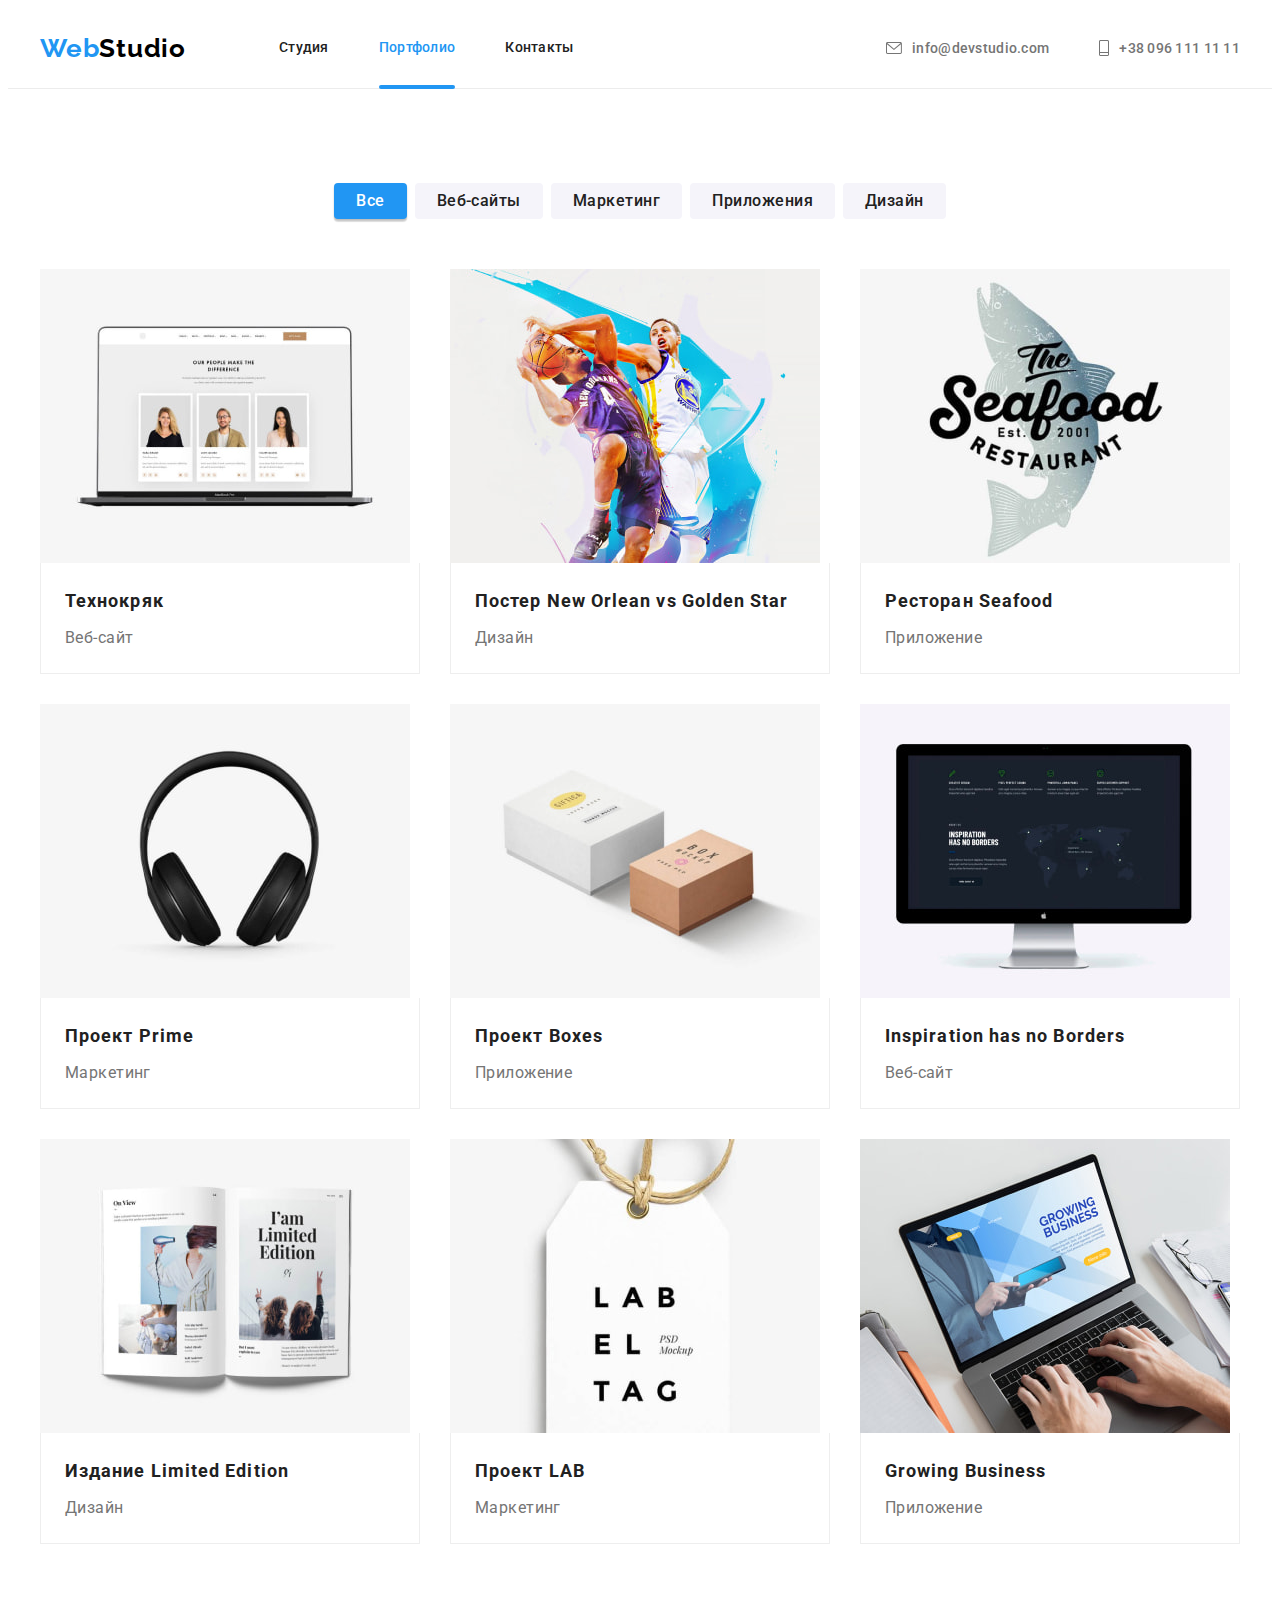
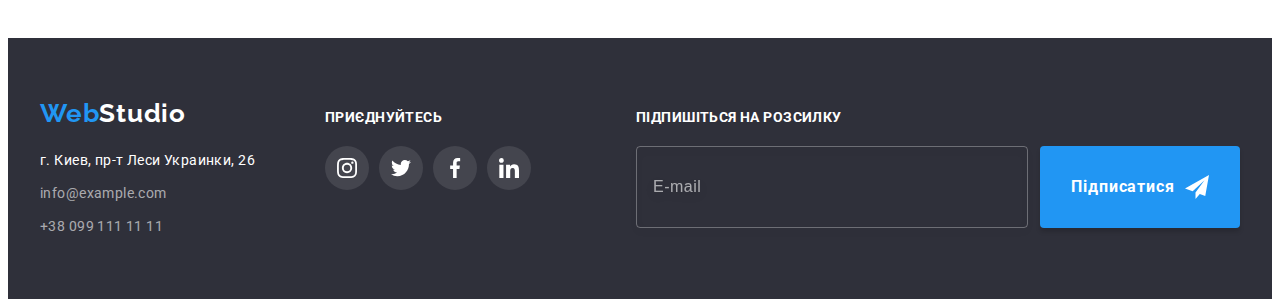
==== portfolio.html @ f2547be7 "add mobile and tablet version" ====
<!DOCTYPE html>
<html lang="ru">
  <head>
    <meta charset="UTF-8" />
    <meta http-equiv="X-UA-Compatible" content="IE=edge" />
    <meta name="viewport" content="width=device-width, initial-scale=1.0" />
    <title>portfolio</title>
    <link rel="preconnect" href="https://fonts.googleapis.com" />
    <link rel="preconnect" href="https://fonts.gstatic.com" crossorigin />
    <link
      href="https://fonts.googleapis.com/css2?family=Raleway:wght@700&family=Roboto:wght@400;500;700;900&display=swap"
      rel="stylesheet"
    />
    <!-- moddern-normalize start-->
    <link
      rel="stylesheet"
      href="https://cdnjs.cloudflare.com/ajax/libs/modern-normalize/1.1.0/modern-normalize.min.css"
      integrity="sha512-wpPYUAdjBVSE4KJnH1VR1HeZfpl1ub8YT/NKx4PuQ5NmX2tKuGu6U/JRp5y+Y8XG2tV+wKQpNHVUX03MfMFn9Q=="
      crossorigin="anonymous"
      referrerpolicy="no-referrer"
    />
    <!-- normalize end -->
    <link rel="stylesheet" href="./css/main.min.css" />
  </head>
  <body>
    <!-- Header section  -->
    <header class="header">
      <div class="container header__container">
        <a class="logo header__logo link" href="" lang="en"
          >Web<span class="logo__text--upper">Studio</span>
        </a>
        <nav class="nav">
          <ul class="list nav__list">
            <li>
              <a class="link nav__link" href="./index.html">Студия </a>
            </li>
            <li>
              <a
                class="link nav__link nav__link--current-page"
                href="./portfolio.html"
                >Портфолио
              </a>
            </li>
            <li>
              <a class="link nav__link" href="">Контакты</a>
            </li>
          </ul>
        </nav>
        <ul class="list header__contact-list">
          <li>
            <a
              class="link header__contact-link"
              href="mailto:info@devstudio.com"
            >
              <svg class="header__icon" width="16" height="12">
                <use href="./images/icons.svg#envelope"></use>
              </svg>
              info@devstudio.com
            </a>
          </li>
          <li>
            <a class="link header__contact-link" href="tel:+380961111111">
              <svg class="header__icon" width="10" height="16">
                <use href="./images/icons.svg#phone"></use>
              </svg>
              +38 096 111 11 11
            </a>
          </li>
        </ul>
      </div>
    </header>

    <!-- Main section -->

    <main>
      <section class="section portfolio">
        <div class="container">
          <h1 class="visually-hidden">Наши работы</h1>
          <ul class="list portfolio__list">
            <li>
              <button class="radio-btn radio-btn--current" type="button">
                Все
              </button>
            </li>

            <li>
              <button class="radio-btn" type="button">Веб-сайты</button>
            </li>

            <li>
              <button class="radio-btn" type="button">Маркетинг</button>
            </li>

            <li>
              <button class="radio-btn" type="button">Приложения</button>
            </li>

            <li>
              <button class="radio-btn" type="button">Дизайн</button>
            </li>
          </ul>
          <ul class="list card-set projects">
            <li class="card-item projects__list">
              <a
                class="link projects__link"
                href=""
                target="_blank"
                rel="noopener noreferrer"
              >
                <div class="projects__card">
                  <img
                    src="./images/portfolio1/img(1).jpg"
                    alt="Картинка сайта Технокряк"
                    width="370"
                    height="294"
                  />
                  <div class="projects__overlay">
                    <p class="projects__text">
                      Ресурс предлагает комплексные предложения с разным уровнем
                      функционала и сервисов. Все это позволит посетителю
                      получить исчерпывающие сведения о компании или частном
                      лице.
                    </p>
                  </div>
                </div>
                <div class="projects__content">
                  <h2 class="projects__title">Технокряк</h2>
                  <p class="projects__desc">Веб-сайт</p>
                </div>
              </a>
            </li>
            <li class="card-item projects__list">
              <a
                class="link projects__link"
                href=""
                target="_blank"
                rel="noopener noreferrer"
              >
                <div class="projects__card">
                  <img
                    src="./images/portfolio1/img(2).jpg"
                    alt="Постер матча New Orlean vs Golden Star"
                    width="370"
                    height="294"
                  />
                  <div class="projects__overlay">
                    <p class="projects__text">
                      Ресурс предлагает комплексные предложения с разным уровнем
                      функционала и сервисов. Все это позволит посетителю
                      получить исчерпывающие сведения о компании или частном
                      лице.
                    </p>
                  </div>
                </div>
                <div class="projects__content">
                  <h2 class="projects__title">
                    Постер New Orlean vs Golden Star
                  </h2>
                  <p class="projects__desc">Дизайн</p>
                </div>
              </a>
            </li>
            <li class="card-item projects__list">
              <a
                class="link projects__link"
                href=""
                target="_blank"
                rel="noopener noreferrer"
              >
                <div class="projects__card">
                  <img
                    src="./images/portfolio1/img(3).jpg"
                    alt="Эмблема ресторана Seafood"
                    width="370"
                    height="294"
                  />
                  <div class="projects__overlay">
                    <p class="projects__text">
                      Ресурс предлагает комплексные предложения с разным уровнем
                      функционала и сервисов. Все это позволит посетителю
                      получить исчерпывающие сведения о компании или частном
                      лице.
                    </p>
                  </div>
                </div>
                <div class="projects__content">
                  <h2 class="projects__title">Ресторан Seafood</h2>
                  <p class="projects__desc">Приложение</p>
                </div>
              </a>
            </li>
            <li class="card-item projects__list">
              <a
                class="link projects__link"
                href=""
                target="_blank"
                rel="noopener noreferrer"
              >
                <div class="projects__card">
                  <img
                    src="./images/portfolio1/img(4).jpg"
                    alt="наушники"
                    width="370"
                    height="294"
                  />
                  <div class="projects__overlay">
                    <p class="projects__text">
                      Ресурс предлагает комплексные предложения с разным уровнем
                      функционала и сервисов. Все это позволит посетителю
                      получить исчерпывающие сведения о компании или частном
                      лице.
                    </p>
                  </div>
                </div>
                <div class="projects__content">
                  <h2 class="projects__title">Проект Prime</h2>
                  <p class="projects__desc">Маркетинг</p>
                </div>
              </a>
            </li>
            <li class="card-item projects__list">
              <a
                class="link projects__link"
                href=""
                target="_blank"
                rel="noopener noreferrer"
              >
                <div class="projects__card">
                  <img
                    src="./images/portfolio1/img(5).jpg"
                    alt="две коробки"
                    width="370"
                    height="294"
                  />
                  <div class="projects__overlay">
                    <p class="projects__text">
                      Ресурс предлагает комплексные предложения с разным уровнем
                      функционала и сервисов. Все это позволит посетителю
                      получить исчерпывающие сведения о компании или частном
                      лице.
                    </p>
                  </div>
                </div>
                <div class="projects__content">
                  <h2 class="projects__title">Проект Boxes</h2>
                  <p class="projects__desc">Приложение</p>
                </div>
              </a>
            </li>
            <li class="card-item projects__list">
              <a
                class="link projects__link"
                href=""
                target="_blank"
                rel="noopener noreferrer"
              >
                <div class="projects__card">
                  <img
                    src="./images/portfolio1/img(6).jpg"
                    alt="картинка сайта на мониторе"
                    width="370"
                    height="294"
                  />
                  <div class="projects__overlay">
                    <p class="projects__text">
                      Ресурс предлагает комплексные предложения с разным уровнем
                      функционала и сервисов. Все это позволит посетителю
                      получить исчерпывающие сведения о компании или частном
                      лице.
                    </p>
                  </div>
                </div>
                <div class="projects__content">
                  <h2 class="projects__title">Inspiration has no Borders</h2>
                  <p class="projects__desc">Веб-сайт</p>
                </div>
              </a>
            </li>
            <li class="card-item projects__list">
              <a
                class="link projects__link"
                href=""
                target="_blank"
                rel="noopener noreferrer"
              >
                <div class="projects__card">
                  <img
                    src="./images/portfolio1/img(7).jpg"
                    alt="развернутая книга"
                    width="370"
                    height="294"
                  />
                  <div class="projects__overlay">
                    <p class="projects__text">
                      Ресурс предлагает комплексные предложения с разным уровнем
                      функционала и сервисов. Все это позволит посетителю
                      получить исчерпывающие сведения о компании или частном
                      лице.
                    </p>
                  </div>
                </div>
                <div class="projects__content">
                  <h2 class="projects__title">Издание Limited Edition</h2>
                  <p class="projects__desc">Дизайн</p>
                </div>
              </a>
            </li>
            <li class="card-item projects__list">
              <a
                class="link projects__link"
                href=""
                target="_blank"
                rel="noopener noreferrer"
              >
                <div class="projects__card">
                  <img
                    src="./images/portfolio1/img(8).jpg"
                    alt="бирка товара"
                    width="370"
                    height="294"
                  />
                  <div class="projects__overlay">
                    <p class="projects__text">
                      Ресурс предлагает комплексные предложения с разным уровнем
                      функционала и сервисов. Все это позволит посетителю
                      получить исчерпывающие сведения о компании или частном
                      лице.
                    </p>
                  </div>
                </div>
                <div class="projects__content">
                  <h2 class="projects__title">Проект LAB</h2>
                  <p class="projects__desc">Маркетинг</p>
                </div>
              </a>
            </li>
            <li class="card-item projects__list">
              <a
                class="link projects__link"
                href=""
                target="_blank"
                rel="noopener noreferrer"
              >
                <div class="projects__card">
                  <img
                    src="./images/portfolio1/img(9).jpg"
                    alt="открытое приложение на ноутбуке"
                    width="370"
                    height="294"
                  />
                  <div class="projects__overlay">
                    <p class="projects__text">
                      Ресурс предлагает комплексные предложения с разным уровнем
                      функционала и сервисов. Все это позволит посетителю
                      получить исчерпывающие сведения о компании или частном
                      лице.
                    </p>
                  </div>
                </div>
                <div class="projects__content">
                  <h2 class="projects__title">Growing Business</h2>
                  <p class="projects__desc">Приложение</p>
                </div>
              </a>
            </li>
          </ul>
        </div>
      </section>
    </main>

    <!-- footer -->

    <footer class="footer">
      <div class="container footer__container">
        <div class="footer__wrap">
          <div class="footer__box">
            <a class="link logo footer__logo" href="" lang="en"
              >Web<span class="logo__text--lower">Studio</span>
            </a>
            <address class="footer__contacts">
              <ul class="list">
                <li class="footer__list">
                  <a
                    class="link footer__link"
                    href="https://goo.gl/maps/vfvkj744t1BFiAYn7"
                    target="_blank"
                    rel="noopener noreferrer"
                    >г. Киев, пр-т Леси Украинки, 26</a
                  >
                </li>
                <li class="footer__list">
                  <a
                    class="link footer__link--transparent"
                    href="mailto:info@example.com"
                    >info@example.com</a
                  >
                </li>
                <li class="footer__list">
                  <a
                    class="link footer__link--transparent"
                    href="tel:+380991111111"
                    >+38 099 111 11 11</a
                  >
                </li>
              </ul>
            </address>
          </div>
          <div class="footer__box">
            <strong class="footer__text">приєднуйтесь</strong>
            <ul class="list socials">
              <li>
                <a
                  class="link socials__link footer__socials"
                  href=""
                  target="_blank"
                  rel="noopener noreferrer"
                  aria-label="instagram"
                >
                  <svg width="20" height="20">
                    <use href="./images/icons.svg#instagram"></use>
                  </svg>
                </a>
              </li>
              <li>
                <a
                  class="link socials__link footer__socials"
                  href=""
                  target="_blank"
                  rel="noopener noreferrer"
                  aria-label="twitter"
                >
                  <svg width="20" height="20">
                    <use href="./images/icons.svg#twitter"></use>
                  </svg>
                </a>
              </li>
              <li>
                <a
                  class="link socials__link footer__socials"
                  href=""
                  target="_blank"
                  rel="noopener noreferrer"
                  aria-label="facebook"
                >
                  <svg width="20" height="20">
                    <use href="./images/icons.svg#facebook"></use>
                  </svg>
                </a>
              </li>
              <li>
                <a
                  class="link socials__link footer__socials"
                  href=""
                  target="_blank"
                  rel="noopener noreferrer"
                  aria-label="linkedin"
                >
                  <svg width="20" height="20">
                    <use href="./images/icons.svg#linkedin"></use>
                  </svg>
                </a>
              </li>
            </ul>
          </div>
        </div>

        <div class="footer__form">
          <strong class="footer__text">Підпишіться на розсилку</strong>
          <form class="form">
            <div class="footer__form-field">
              <input
                class="form__input"
                type="email"
                name="user-mail"
                placeholder="E-mail"
              />
              <button class="footer__btn btn" type="button">
                Підписатися
                <svg class="" width="24" height="24">
                  <use href="./images/icons.svg#icon-send"></use>
                </svg>
              </button>
            </div>
          </form>
        </div>
      </div>
    </footer>
  </body>
</html>
---- css/main.min.css ----
:root{--main-font: "Roboto", sans-serif;--secondary-font: "Raleway", sans-serif;--grey-text-cl: #757575;--black-text-cl: #212121;--white-text-cl: #FFFFFF;--accent-cl: #2196F3;--items-cl: #AFB1B8;--white-bg-cl: #FFFFFF;--black-bg-cl: #2F303A;--grey-bg-cl: #F5F4FA;--card-ov-bg: rgba(33, 150, 243, 0.9);--border-cl: #ECECEC;--card-gap: 30px;--card-item: 1;--animation: 250ms cubic-bezier(0.4, 0, 0.2, 1);--hero-gradient: linear-gradient(to right, rgba(47, 48, 58, 0.4), rgba(47, 48, 58, 0.4))}.visually-hidden{position:absolute;width:1px;height:1px;margin:-1px;border:0;padding:0;white-space:nowrap;-webkit-clip-path:inset(100%);clip-path:inset(100%);clip:rect(0 0 0 0);overflow:hidden}body{font-family:var(--main-font);color:var(--grey-text-cl);font-size:14px;line-height:1.71;letter-spacing:.03em}body.modal-open{overflow:hidden}h1,h2,h3,h4,p{margin:0}ul,ol{margin:0;padding:0}img{display:block;max-width:100%;height:auto}.link{text-decoration:none;color:currentColor}.list{list-style:none}.card-set{display:-webkit-box;display:-ms-flexbox;display:flex;-ms-flex-wrap:wrap;flex-wrap:wrap;margin-left:calc(-1*var(--card-gap));margin-top:calc(-1*var(--card-gap))}.card-item{margin-left:var(--card-gap);margin-top:var(--card-gap);-ms-flex-preferred-size:calc(100%/var(--card-item) - var(--card-gap));flex-basis:calc(100%/var(--card-item) - var(--card-gap))}.container{padding-left:15px;padding-right:15px;width:100%;margin-right:auto;margin-left:auto}@media screen and (min-width: 480px){.container{width:480px}}@media screen and (min-width: 768px){.container{width:768px}}@media screen and (min-width: 1200px){.container{width:1200px}}.section-title{font-weight:700;font-size:28px;line-height:1.17;letter-spacing:.03em;display:-webkit-box;display:-ms-flexbox;display:flex;-webkit-box-pack:center;-ms-flex-pack:center;justify-content:center;margin-bottom:30px}@media screen and (min-width: 1200px){.section-title{font-size:36px;margin-bottom:50px}}.title{color:var(--black-text-cl)}.overlay{max-width:1600px;margin-left:auto;margin-right:auto;background-image:var(--hero-gradient),url(../images/hero/hero-sm.jpg);background-repeat:no-repeat;background-size:cover;background-position:center}@media(min-device-pixel-ratio: 2),(-webkit-min-device-pixel-ratio: 2),(min-resolution: 192dpi),(min-resolution: 2dppx){.overlay{background-image:var(--hero-gradient),url(../images/hero/hero-sm@2x.jpg)}}@media(max-width: 767.98px){.overlay{background-image:var(--hero-gradient),url(../images/hero/hero-md.jpg);background-size:cover}}@media(max-width: 767.98px)and (min-device-pixel-ratio: 2),(max-width: 767.98px)and (-webkit-min-device-pixel-ratio: 2),(max-width: 767.98px)and (min-resolution: 192dpi),(max-width: 767.98px)and (min-resolution: 2dppx){.overlay{background-image:var(--hero-gradient),url(../images/hero/hero-md@2x.jpg)}}@media screen and (min-width: 768px){.overlay{background-image:var(--hero-gradient),url(../images/hero/hero-lg.jpg);background-size:cover}}@media screen and (min-width: 768px)and (min-device-pixel-ratio: 2),screen and (min-width: 768px)and (-webkit-min-device-pixel-ratio: 2),screen and (min-width: 768px)and (min-resolution: 192dpi),screen and (min-width: 768px)and (min-resolution: 2dppx){.overlay{background-image:var(--hero-gradient),url(../images/hero/hero-lg@2x.jpg)}}.logo{color:var(--accent-cl);font-family:var(--secondary-font);font-weight:700;line-height:1.17;font-size:24px;letter-spacing:.03em}@media screen and (min-width: 1200px){.logo{font-size:26px;line-height:1.19}}.logo__text--upper{color:#000}.logo__text--lower{color:var(--white-text-cl)}.btn{display:-webkit-box;display:-ms-flexbox;display:flex;-webkit-box-pack:center;-ms-flex-pack:center;justify-content:center;-webkit-box-align:center;-ms-flex-align:center;align-items:center;font-family:inherit;font-weight:700;font-size:16px;line-height:1.88;letter-spacing:.06em;color:var(--white-text-cl);-webkit-box-shadow:0px 4px 4px rgba(0,0,0,.15);box-shadow:0px 4px 4px rgba(0,0,0,.15);background-color:var(--accent-cl);cursor:pointer;text-align:center;border-radius:4px;padding:9px 32px;border:none;min-width:200px;-webkit-transition:background-color var(--animation);transition:background-color var(--animation)}.btn:hover,.btn:focus{background-color:#188ce8}.section{padding-top:60px;padding-bottom:60px}@media screen and (min-width: 1200px){.section{padding-top:94px;padding-bottom:94px}}.socials{display:-webkit-box;display:-ms-flexbox;display:flex;-webkit-box-pack:center;-ms-flex-pack:center;justify-content:center;gap:10px}.socials__link{display:-webkit-box;display:-ms-flexbox;display:flex;-webkit-box-align:center;-ms-flex-align:center;align-items:center;-webkit-box-pack:center;-ms-flex-pack:center;justify-content:center;width:44px;height:44px;border-radius:50%;fill:var(--items-cl);-webkit-transition:fill var(--animation),background-color var(--animation);transition:fill var(--animation),background-color var(--animation)}.socials__link:hover,.socials__link:focus{fill:var(--white-bg-cl);background-color:var(--accent-cl)}.backdrop{position:fixed;top:0;left:0;z-index:50;width:100%;height:100%;background-color:rgba(0,0,0,.2);opacity:1;-webkit-transition:opacity var(--animation),visibility var(--animation);transition:opacity var(--animation),visibility var(--animation)}.backdrop--is-hidden{opacity:0;visibility:hidden;pointer-events:none}.modal{position:absolute;min-width:528px;min-height:581px;top:50%;left:50%;padding:40px;-webkit-transform:translate(-50%, -50%) scale(1);transform:translate(-50%, -50%) scale(1);-webkit-transition:visibility var(--animation),-webkit-transform var(--animation);transition:visibility var(--animation),-webkit-transform var(--animation);transition:transform var(--animation),visibility var(--animation);transition:transform var(--animation),visibility var(--animation),-webkit-transform var(--animation);background-color:var(--white-bg-cl);-webkit-box-shadow:0px 1px 3px rgba(0,0,0,.12),0px 1px 1px rgba(0,0,0,.14),0px 2px 1px rgba(0,0,0,.2);box-shadow:0px 1px 3px rgba(0,0,0,.12),0px 1px 1px rgba(0,0,0,.14),0px 2px 1px rgba(0,0,0,.2);border-radius:4px}.modal__btn{position:absolute;top:8px;right:8px;display:-webkit-box;display:-ms-flexbox;display:flex;-webkit-box-align:center;-ms-flex-align:center;align-items:center;-webkit-box-pack:center;-ms-flex-pack:center;justify-content:center;width:30px;height:30px;padding:0;cursor:pointer;border-radius:50%;border:1px solid rgba(0,0,0,.1);background-color:var(--white-bg-cl);-webkit-transition:fill var(--animation);transition:fill var(--animation)}.modal__btn:hover,.modal__btn:focus{fill:var(--accent-cl)}.backdrop--is-hidden .modal{-webkit-transform:translate(-50%, -50%) scale(0.3);transform:translate(-50%, -50%) scale(0.3)}@media(max-width: 1199.98px){.form{-webkit-box-align:center;-ms-flex-align:center;align-items:center}}.form__input{background-color:rgba(0,0,0,0);padding:15px 16px;width:100%;height:50px;color:var(--white-text-cl);border:1px solid rgba(255,255,255,.3);-webkit-filter:drop-shadow(0px 4px 4px rgba(0, 0, 0, 0.15));filter:drop-shadow(0px 4px 4px rgba(0, 0, 0, 0.15));border-radius:4px}@media screen and (min-width: 768px){.form__input{width:450px}}@media screen and (min-width: 1200px){.form__input{width:358px}}.form__input::-webkit-input-placeholder{font-size:16px;line-height:1.25;-webkit-box-align:center;align-items:center;letter-spacing:.03em;color:rgba(255,255,255,.6)}.form__input::-moz-placeholder{font-size:16px;line-height:1.25;align-items:center;letter-spacing:.03em;color:rgba(255,255,255,.6)}.form__input:-ms-input-placeholder{font-size:16px;line-height:1.25;-ms-flex-align:center;align-items:center;letter-spacing:.03em;color:rgba(255,255,255,.6)}.form__input::-ms-input-placeholder{font-size:16px;line-height:1.25;-ms-flex-align:center;align-items:center;letter-spacing:.03em;color:rgba(255,255,255,.6)}.form__input::placeholder{font-size:16px;line-height:1.25;-webkit-box-align:center;-ms-flex-align:center;align-items:center;letter-spacing:.03em;color:rgba(255,255,255,.6)}.register-form{text-align:center}.register-form__title{display:block;margin-bottom:12px;font-weight:700;font-size:20px;line-height:1.15;text-align:center;letter-spacing:.03em;color:var(--black-text-cl)}.register-form__group{margin-bottom:20px}.register-form__wrap{display:-webkit-box;display:-ms-flexbox;display:flex;-webkit-box-orient:vertical;-webkit-box-direction:normal;-ms-flex-direction:column;flex-direction:column;margin-bottom:10px}.register-form__box{position:relative}.register-form__wrap:last-child{margin-bottom:20px}.register-form__input:focus,.register-form__input:hover{border-color:var(--accent-cl)}.register-form__Commentary:focus,.register-form__Commentary:hover{border-color:var(--accent-cl)}.register-form__input:focus+.register-form__icon,.register-form__input:hover+.register-form__icon{fill:var(--accent-cl)}.register-form__label{display:block;text-align:left;margin-bottom:4px;font-size:12px;line-height:1.1666666667;letter-spacing:.01em;color:var(--grey-text-cl)}.register-form__input{width:100%;height:40px;border:1px solid rgba(33,33,33,.2);border-radius:4px;padding:12px;padding-left:42px;outline:rgba(0,0,0,0);-webkit-transition:border-color var(--animation);transition:border-color var(--animation)}.register-form__icon{position:absolute;top:50%;-webkit-transform:translateY(-50%);transform:translateY(-50%);left:12px;-webkit-transition:fill var(--animation);transition:fill var(--animation)}.register-form__Commentary{width:100%;height:120px;border:1px solid rgba(33,33,33,.2);border-radius:4px;padding:12px 16px;outline:rgba(0,0,0,0);resize:none;-webkit-transition:border-color var(--animation);transition:border-color var(--animation)}.register-form textarea::-webkit-input-placeholder{font-weight:400;font-size:12px;line-height:1.1666666667;letter-spacing:.01em;color:rgba(117,117,117,.5)}.register-form textarea::-moz-placeholder{font-weight:400;font-size:12px;line-height:1.1666666667;letter-spacing:.01em;color:rgba(117,117,117,.5)}.register-form textarea:-ms-input-placeholder{font-weight:400;font-size:12px;line-height:1.1666666667;letter-spacing:.01em;color:rgba(117,117,117,.5)}.register-form textarea::-ms-input-placeholder{font-weight:400;font-size:12px;line-height:1.1666666667;letter-spacing:.01em;color:rgba(117,117,117,.5)}.register-form textarea::placeholder{font-weight:400;font-size:12px;line-height:1.1666666667;letter-spacing:.01em;color:rgba(117,117,117,.5)}.register-form__agreement{margin-bottom:30px}.register-form__btn{margin:0 auto}.agreement{display:-webkit-box;display:-ms-flexbox;display:flex;-webkit-box-align:center;-ms-flex-align:center;align-items:center;-webkit-box-pack:center;-ms-flex-pack:center;justify-content:center;gap:8px;cursor:pointer}.agreement__text{font-size:14px;line-height:1.7142857143;letter-spacing:.03em;-webkit-user-select:none;-moz-user-select:none;-ms-user-select:none;user-select:none;text-underline-position:under}.agreement__link{color:var(--accent-cl)}.agreement__icon--uncheck{-webkit-transition:fill var(--animation);transition:fill var(--animation)}.agreement__icon--check{opacity:0;-webkit-transition:opacity var(--animation);transition:opacity var(--animation)}.agreement__checkbox:checked+.agreement__icon .agreement__icon--uncheck{opacity:0;-webkit-transition:opacity var(--animation);transition:opacity var(--animation)}.agreement__checkbox:focus+.agreement__icon .agreement__icon--uncheck,.agreement__checkbox:hover+.agreement__icon .agreement__icon--uncheck{fill:var(--accent-cl)}.agreement__checkbox:checked+.agreement__icon .agreement__icon--check{opacity:1}.radio-btn{font-family:inherit;font-weight:500;font-size:16px;line-height:1.62;letter-spacing:.03em;color:var(--black-text-cl);background-color:var(--grey-bg-cl);cursor:pointer;text-align:center;border-radius:4px;border:none;padding:5px 22px;-webkit-transition:color var(--animation),background-color var(--animation),-webkit-box-shadow var(--animation);transition:color var(--animation),background-color var(--animation),-webkit-box-shadow var(--animation);transition:color var(--animation),background-color var(--animation),box-shadow var(--animation);transition:color var(--animation),background-color var(--animation),box-shadow var(--animation),-webkit-box-shadow var(--animation)}.radio-btn:hover,.radio-btn:focus{color:var(--white-text-cl);background-color:var(--accent-cl);-webkit-box-shadow:0px 3px 1px rgba(0,0,0,.1),0px 1px 2px rgba(0,0,0,.08),0px 2px 2px rgba(0,0,0,.12);box-shadow:0px 3px 1px rgba(0,0,0,.1),0px 1px 2px rgba(0,0,0,.08),0px 2px 2px rgba(0,0,0,.12)}.radio-btn--current{color:var(--white-text-cl);background-color:var(--accent-cl);-webkit-box-shadow:0px 3px 1px rgba(0,0,0,.1),0px 1px 2px rgba(0,0,0,.08),0px 2px 2px rgba(0,0,0,.12);box-shadow:0px 3px 1px rgba(0,0,0,.1),0px 1px 2px rgba(0,0,0,.08),0px 2px 2px rgba(0,0,0,.12)}.portfolio__list{gap:8px;display:-webkit-box;display:-ms-flexbox;display:flex;-ms-flex-wrap:wrap;flex-wrap:wrap}@media screen and (min-width: 480px){.portfolio__list{-webkit-box-pack:left;-ms-flex-pack:left;justify-content:left}}@media screen and (min-width: 768px){.portfolio__list{-webkit-box-pack:center;-ms-flex-pack:center;justify-content:center;margin-bottom:50px}}.nav__list{display:-webkit-box;display:-ms-flexbox;display:flex;-webkit-box-orient:vertical;-webkit-box-direction:normal;-ms-flex-direction:column;flex-direction:column;gap:32px;color:var(--black-text-cl)}@media screen and (min-width: 768px){.nav__list{-webkit-box-orient:horizontal;-webkit-box-direction:normal;-ms-flex-direction:row;flex-direction:row;-webkit-box-align:center;-ms-flex-align:center;align-items:center;gap:50px}}.nav__item{font-size:40px;line-height:1.17}@media screen and (min-width: 768px){.nav__item{font-size:14px;line-height:1.14}}.nav__link{-webkit-transition:color var(--animation);transition:color var(--animation)}@media screen and (min-width: 768px){.nav__link{display:-webkit-box;display:-ms-flexbox;display:flex;position:relative;-webkit-box-align:center;-ms-flex-align:center;align-items:center;padding-top:32px;padding-bottom:32px}}.nav__link:hover,.nav__link:focus{color:var(--accent-cl)}.nav__link--current-page{color:var(--accent-cl)}.nav__link--current-page::after{content:"";position:absolute;display:block;bottom:-1px;right:0;width:100%;height:4px;background-color:var(--accent-cl);border-radius:2px}@media(max-width: 767.98px){.nav__link--current-page::after{display:none}}.mobile-menu{position:fixed;top:0;left:0;display:-webkit-box;display:-ms-flexbox;display:flex;-webkit-box-orient:vertical;-webkit-box-direction:normal;-ms-flex-direction:column;flex-direction:column;width:100vw;height:100vh;padding:48px 40px;background-color:var(--white-bg-cl);-webkit-box-shadow:0px 4px 8px rgba(0,0,0,.04),0px 2px 4px rgba(0,0,0,.08),0px 1px 3px rgba(0,0,0,.16);box-shadow:0px 4px 8px rgba(0,0,0,.04),0px 2px 4px rgba(0,0,0,.08),0px 1px 3px rgba(0,0,0,.16);z-index:30;-webkit-transform:translateX(100%);transform:translateX(100%);-webkit-transition:-webkit-transform var(--animation);transition:-webkit-transform var(--animation);transition:transform var(--animation);transition:transform var(--animation), -webkit-transform var(--animation)}.mobile-menu.is-open{-webkit-transform:translateX(0);transform:translateX(0)}.menu-button{display:-webkit-box;display:-ms-flexbox;display:flex;-webkit-box-align:center;-ms-flex-align:center;align-items:center;margin:0;padding:0;margin-left:auto;z-index:40;min-width:40px;min-height:40px;border:none;background-color:rgba(0,0,0,0);cursor:pointer;-webkit-transition:fill var(--animation);transition:fill var(--animation)}@media(max-width: 767.98px){.menu-button{display:block}}@media screen and (min-width: 768px){.menu-button{display:none}}.menu-button:hover,.menu-button:focus{fill:var(--accent-cl)}.menu-button.is-open{position:fixed;top:10px;right:15px}.menu-button .close-mobile{display:none}.menu-button.is-open .close-mobile{display:block}.menu-button.is-open .burger-icon{display:none}.menu-button{margin-top:auto}.menu-bottom{margin-top:auto}@media(max-width: 767.98px){.social-list{display:-webkit-box;display:-ms-flexbox;display:flex;-ms-flex-wrap:wrap;flex-wrap:wrap;-webkit-box-align:center;-ms-flex-align:center;align-items:center;gap:20px;font-size:18px;line-height:1.2222222222;color:var(--accent-cl)}}@media(max-width: 767.98px){.social-list__item:not(:last-child){padding-right:10px;border-right-width:1px;border-right-style:solid;border-right-color:rgba(33,33,33,.2)}}.header{font-weight:500;line-height:1.14;letter-spacing:.02em;border-bottom:1px solid var(--border-cl)}.header__container{display:-webkit-box;display:-ms-flexbox;display:flex;-webkit-box-align:center;-ms-flex-align:center;align-items:center}@media(max-width: 767.98px){.header__contact-list{margin-bottom:64px}}@media(min-width: 768px)and (max-width: 1199.98px){.header__contact-list{margin-left:auto;font-size:12px;line-height:1.1666666667}}@media screen and (min-width: 1200px){.header__contact-list{display:-webkit-box;display:-ms-flexbox;display:flex;gap:50px;margin-left:auto;font-size:14px;line-height:1.1428571429;-webkit-box-align:center;-ms-flex-align:center;align-items:center}}@media(max-width: 767.98px){.header__item:first-child{margin-bottom:32px;font-size:34px;line-height:1.1764705882}}@media(min-width: 768px)and (max-width: 1199.98px){.header__item:first-child{margin-bottom:10px}}@media(max-width: 767.98px){.header__item:last-child{font-size:24px;line-height:1.1666666667}}.header__contact-link{-webkit-transition:color var(--animation);transition:color var(--animation)}@media(min-width: 768px)and (max-width: 1199.98px){.header__contact-link{display:-webkit-box;display:-ms-flexbox;display:flex;-webkit-box-align:center;-ms-flex-align:center;align-items:center;gap:8px}}@media screen and (min-width: 1200px){.header__contact-link{display:-webkit-box;display:-ms-flexbox;display:flex;position:relative;-webkit-box-align:center;-ms-flex-align:center;align-items:center;padding-top:32px;padding-bottom:32px}}.header__logo{margin-right:93px}.header__contact-link:hover,.header__contact-link:focus{color:var(--accent-cl)}.header__icon{margin-right:10px;fill:currentColor}@media(max-width: 767.98px){.menu{display:none}}.hero{padding-top:118px;padding-bottom:118px;text-align:center;background-color:var(--grey-text-cl)}@media screen and (min-width: 1200px){.hero{padding-top:200px;padding-bottom:200px}}.hero__title{font-weight:900;font-size:26px;line-height:1.61;letter-spacing:.06em;text-transform:uppercase;color:var(--white-text-cl);max-width:360px;margin-right:auto;margin-left:auto;margin-bottom:30px}@media screen and (min-width: 1200px){.hero__title{font-size:44px;line-height:1.36;max-width:696px}}.hero__btn{margin:0 auto}.about__title{font-weight:700;font-size:14px;line-height:1.14;letter-spacing:.03em;text-transform:uppercase;margin-bottom:10px}@media(max-width: 767.98px){.about__title{text-align:center}}.about__thumb{display:-webkit-box;display:-ms-flexbox;display:flex;background-color:var(--grey-bg-cl);border-radius:4px;margin-bottom:30px;height:120px;-webkit-box-pack:center;-ms-flex-pack:center;justify-content:center;-webkit-box-align:center;-ms-flex-align:center;align-items:center}@media screen and (min-width: 768px){.about{--card-item: 2}}@media screen and (min-width: 1200px){.about{--card-item: 4}}.work{padding-top:0}@media(max-width: 1199.98px){.work{display:none}}.work__thumb{position:relative}.work__desc{position:absolute;bottom:0;left:0;background-color:rgba(47,48,58,.8);width:100%;padding-top:27px;padding-bottom:27px;display:-webkit-box;display:-ms-flexbox;display:flex;-webkit-box-pack:center;-ms-flex-pack:center;justify-content:center}.work__text-desc{font-weight:700;line-height:1.14;text-transform:uppercase;color:var(--white-text-cl)}.work__list{--card-item: 3}.team{background-color:var(--grey-bg-cl)}@media screen and (min-width: 768px){.team{--card-item: 2}}@media screen and (min-width: 1200px){.team{--card-item: 4}}.team__content{text-align:center;padding-top:30px;padding-bottom:24px;background:var(--white-bg-cl);-webkit-box-shadow:0px 1px 3px rgba(0,0,0,.12),0px 1px 1px rgba(0,0,0,.14),0px 2px 1px rgba(0,0,0,.2);box-shadow:0px 1px 3px rgba(0,0,0,.12),0px 1px 1px rgba(0,0,0,.14),0px 2px 1px rgba(0,0,0,.2);border-radius:0px 0px 4px 4px}@media screen and (min-width: 1200px){.team__content{margin-bottom:30px}}.team__title{font-size:16px;font-weight:500;line-height:1.19;letter-spacing:.03em;margin-bottom:10px}.team__text{font-size:16px;line-height:1.19;letter-spacing:.03em;margin-bottom:16px}.clients__list{display:-webkit-box;display:-ms-flexbox;display:flex;--card-item: 2}@media screen and (min-width: 768px){.clients__list{--card-item: 3}}@media screen and (min-width: 1200px){.clients__list{--card-item: 6}}.clients__link{display:-webkit-box;display:-ms-flexbox;display:flex;border:1px solid currentColor;border-radius:4px;height:92px;-webkit-box-align:center;-ms-flex-align:center;align-items:center;-webkit-box-pack:center;-ms-flex-pack:center;justify-content:center;color:var(--items-cl);-webkit-transition:color var(--animation);transition:color var(--animation)}.clients__icon{fill:currentColor}.clients__link:hover,.clients__link:focus{color:var(--accent-cl)}.footer{background-color:var(--black-bg-cl);padding-top:60px;padding-bottom:60px}@media(max-width: 1199.98px){.footer{text-align:center}}.footer__contacts{font-style:normal;color:rgba(255,255,255,.6)}.footer__container{display:-webkit-box;display:-ms-flexbox;display:flex;-webkit-box-orient:vertical;-webkit-box-direction:normal;-ms-flex-direction:column;flex-direction:column;gap:60px}@media screen and (min-width: 1200px){.footer__container{display:-webkit-box;display:-ms-flexbox;display:flex;gap:70px;-webkit-box-align:baseline;-ms-flex-align:baseline;align-items:baseline;-webkit-box-orient:horizontal;-webkit-box-direction:normal;-ms-flex-direction:row;flex-direction:row}}@media(max-width: 767.98px){.footer__wrap{display:-webkit-box;display:-ms-flexbox;display:flex;-webkit-box-orient:vertical;-webkit-box-direction:normal;-ms-flex-direction:column;flex-direction:column;gap:60px}}@media(min-width: 768px)and (max-width: 1199.98px){.footer__wrap{display:-webkit-box;display:-ms-flexbox;display:flex;-webkit-box-pack:center;-ms-flex-pack:center;justify-content:center;gap:165px}}@media screen and (min-width: 1200px){.footer__wrap{display:-webkit-box;display:-ms-flexbox;display:flex;-webkit-box-align:baseline;-ms-flex-align:baseline;align-items:baseline;gap:70px}}@media(max-width: 1199.98px){.footer__form-field{display:-webkit-box;display:-ms-flexbox;display:flex;-webkit-box-orient:vertical;-webkit-box-direction:normal;-ms-flex-direction:column;flex-direction:column;gap:20px;-webkit-box-align:center;-ms-flex-align:center;align-items:center}}@media screen and (min-width: 1200px){.footer__form-field{display:-webkit-box;display:-ms-flexbox;display:flex;gap:12px}}.footer__logo{display:inline-block;margin-bottom:20px}.footer__list{margin-bottom:9px}.footer__list:last-child{margin-bottom:0}.footer__link--transparent{-webkit-transition:color var(--animation);transition:color var(--animation)}.footer__link--transparent:hover,.footer__link--transparent:focus{color:var(--white-text-cl)}.footer__link{color:var(--white-text-cl)}@media screen and (min-width: 1200px){.footer__form{margin-left:auto}}.footer__text{display:-webkit-box;display:-ms-flexbox;display:flex;font-weight:700;font-size:14px;line-height:1.14;letter-spacing:.03em;text-transform:uppercase;margin-bottom:10px;color:var(--white-text-cl);margin-bottom:20px}@media(max-width: 1199.98px){.footer__text{-webkit-box-pack:center;-ms-flex-pack:center;justify-content:center}}.footer__socials{background-color:rgba(255,255,255,.1);fill:var(--white-text-cl)}.footer__btn{margin:0 auto;padding:10px 28px;gap:10px}.projects{--card-item: 1}@media screen and (min-width: 768px){.projects{--card-item: 2}}@media screen and (min-width: 1200px){.projects{--card-item: 3}}.projects__content{padding-top:20px;padding-left:24px;padding-bottom:20px;padding-right:24px;border-top:none;border-right:1px solid #eee;border-bottom:1px solid #eee;border-left:1px solid #eee}.projects__title{font-weight:700;font-size:18px;line-height:2;letter-spacing:.06em;color:var(--black-text-cl);margin-bottom:4px}.projects__desc{font-size:16px;line-height:1.88}.projects__link{display:block;-webkit-transition:-webkit-box-shadow var(--animation);transition:-webkit-box-shadow var(--animation);transition:box-shadow var(--animation);transition:box-shadow var(--animation), -webkit-box-shadow var(--animation)}.projects__link:hover,.projects__link:focus{-webkit-box-shadow:0px 1px 1px rgba(0,0,0,.12),0px 4px 4px rgba(0,0,0,.06),1px 4px 6px rgba(0,0,0,.16);box-shadow:0px 1px 1px rgba(0,0,0,.12),0px 4px 4px rgba(0,0,0,.06),1px 4px 6px rgba(0,0,0,.16)}.projects__link:hover .projects__overlay,.projects__link:focus .projects__overlay{-webkit-transform:translateY(0);transform:translateY(0)}.projects__card{position:relative;overflow:hidden}.projects__overlay{position:absolute;top:0;left:0;display:-webkit-box;display:-ms-flexbox;display:flex;-webkit-box-align:center;-ms-flex-align:center;align-items:center;-webkit-box-pack:center;-ms-flex-pack:center;justify-content:center;-webkit-transform:translateY(100%);transform:translateY(100%);width:100%;height:100%;background-color:var(--card-ov-bg);-webkit-transition:-webkit-transform var(--animation);transition:-webkit-transform var(--animation);transition:transform var(--animation);transition:transform var(--animation), -webkit-transform var(--animation)}.projects__text{font-size:18px;line-height:1.55;padding:63px 24px;color:var(--white-text-cl)}/*# sourceMappingURL=main.min.css.map */
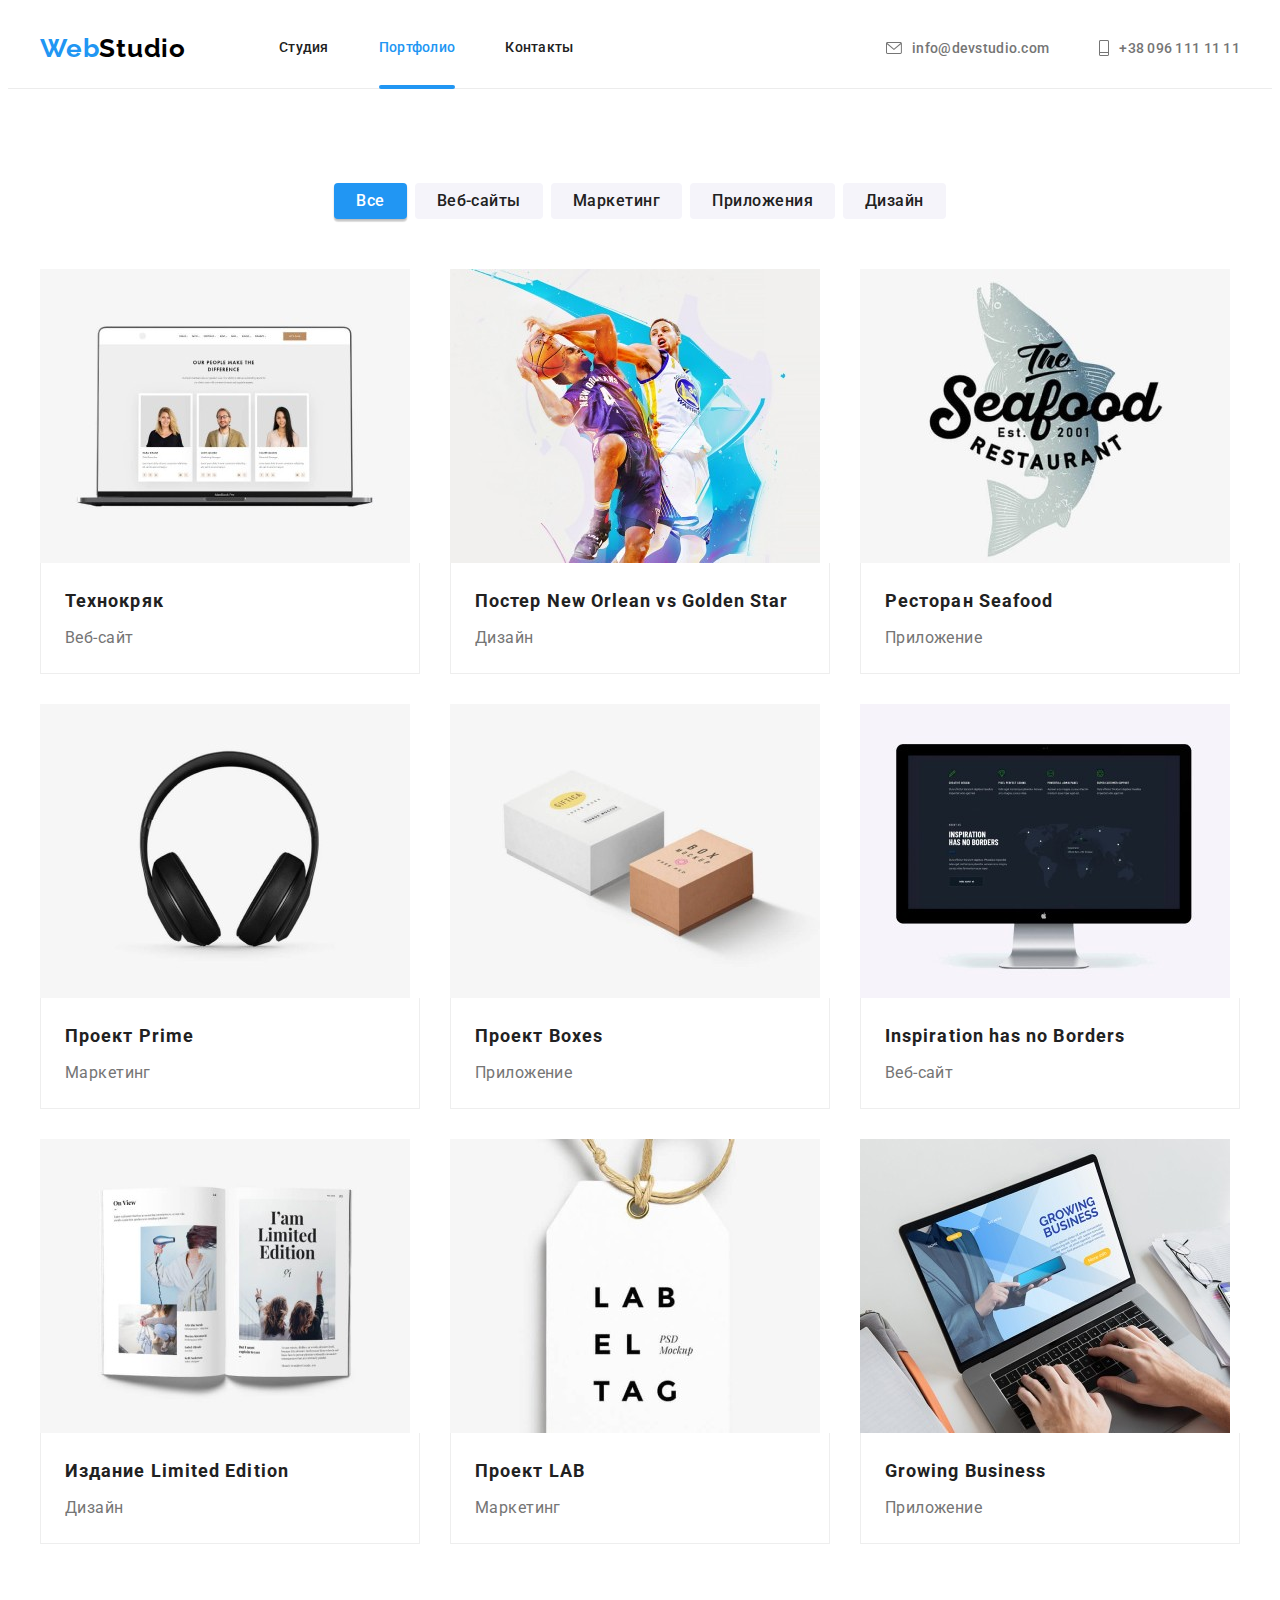
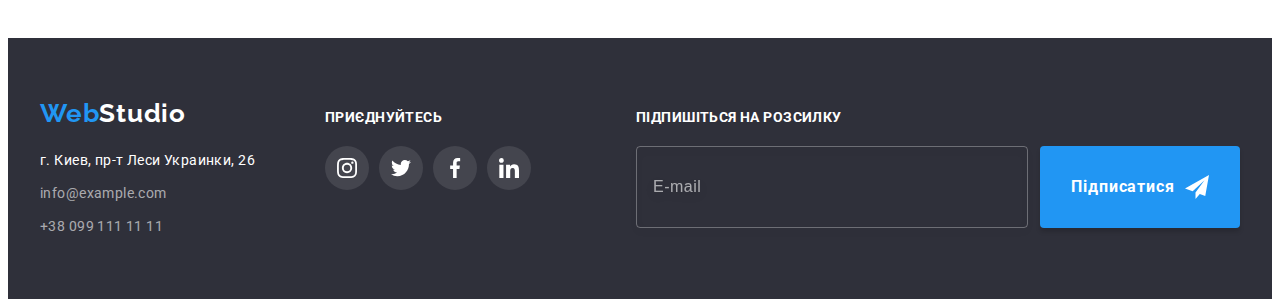
==== commit 1f1f8ed5: "add picture" ====
--- a/portfolio.html
+++ b/portfolio.html
@@ -108,12 +108,34 @@
                 rel="noopener noreferrer"
               >
                 <div class="projects__card">
-                  <img
-                    src="./images/portfolio1/img(1).jpg"
-                    alt="Картинка сайта Технокряк"
-                    width="370"
-                    height="294"
-                  />
+                  <picture>
+                    <source
+                      media="(min-width: 1200px)"
+                      srcset="
+                        ./images/portfolio1/img-1_lg.jpg    1x,
+                        ./images/portfolio1/img-1_lg@2x.jpg 2x
+                      "
+                    />
+                    <source
+                      media="(min-width: 768px)"
+                      srcset="
+                        ./images/portfolio1/img-1_md.jpg    1x,
+                        ./images/portfolio1/img-1_md@2x.jpg 2x
+                      "
+                    />
+                    <source
+                      media="(max-width: 767px)"
+                      srcset="
+                        ./images/portfolio1/img-1_sm.jpg    1x,
+                        ./images/portfolio1/img-1_sm@2x.jpg 2x
+                      "
+                    />
+                    <img
+                      src="./images/portfolio1/img-1_sm.jpg"
+                      alt="Картинка сайта Технокряк"
+                    />
+                  </picture>
+
                   <div class="projects__overlay">
                     <p class="projects__text">
                       Ресурс предлагает комплексные предложения с разным уровнем
@@ -137,12 +159,34 @@
                 rel="noopener noreferrer"
               >
                 <div class="projects__card">
-                  <img
-                    src="./images/portfolio1/img(2).jpg"
-                    alt="Постер матча New Orlean vs Golden Star"
-                    width="370"
-                    height="294"
-                  />
+                  <picture>
+                    <source
+                      media="(min-width: 1200px)"
+                      srcset="
+                        ./images/portfolio1/img-2_lg.jpg    1x,
+                        ./images/portfolio1/img-2_lg@2x.jpg 2x
+                      "
+                    />
+                    <source
+                      media="(min-width: 768px)"
+                      srcset="
+                        ./images/portfolio1/img-2_md.jpg    1x,
+                        ./images/portfolio1/img-2_md@2x.jpg 2x
+                      "
+                    />
+                    <source
+                      media="(max-width: 767px)"
+                      srcset="
+                        ./images/portfolio1/img-2_sm.jpg    1x,
+                        ./images/portfolio1/img-2_sm@2x.jpg 2x
+                      "
+                    />
+                    <img
+                      src="./images/portfolio1/img-2_sm.jpg"
+                      alt="Постер матча New Orlean vs Golden Star"
+                    />
+                  </picture>
+
                   <div class="projects__overlay">
                     <p class="projects__text">
                       Ресурс предлагает комплексные предложения с разным уровнем
@@ -168,12 +212,34 @@
                 rel="noopener noreferrer"
               >
                 <div class="projects__card">
-                  <img
-                    src="./images/portfolio1/img(3).jpg"
-                    alt="Эмблема ресторана Seafood"
-                    width="370"
-                    height="294"
-                  />
+                  <picture>
+                    <source
+                      media="(min-width: 1200px)"
+                      srcset="
+                        ./images/portfolio1/img-3_lg.jpg    1x,
+                        ./images/portfolio1/img-3_lg@2x.jpg 2x
+                      "
+                    />
+                    <source
+                      media="(min-width: 768px)"
+                      srcset="
+                        ./images/portfolio1/img-3_md.jpg    1x,
+                        ./images/portfolio1/img-3_md@2x.jpg 2x
+                      "
+                    />
+                    <source
+                      media="(max-width: 767px)"
+                      srcset="
+                        ./images/portfolio1/img-3_sm.jpg    1x,
+                        ./images/portfolio1/img-3_sm@2x.jpg 2x
+                      "
+                    />
+                    <img
+                      src="./images/portfolio1/img-3_sm.jpg "
+                      alt="Эмблема ресторана Seafood"
+                    />
+                  </picture>
+
                   <div class="projects__overlay">
                     <p class="projects__text">
                       Ресурс предлагает комплексные предложения с разным уровнем
@@ -197,12 +263,34 @@
                 rel="noopener noreferrer"
               >
                 <div class="projects__card">
-                  <img
-                    src="./images/portfolio1/img(4).jpg"
-                    alt="наушники"
-                    width="370"
-                    height="294"
-                  />
+                  <picture>
+                    <source
+                      media="(min-width: 1200px)"
+                      srcset="
+                        ./images/portfolio1/img-4_lg.jpg    1x,
+                        ./images/portfolio1/img-4_lg@2x.jpg 2x
+                      "
+                    />
+                    <source
+                      media="(min-width: 768px)"
+                      srcset="
+                        ./images/portfolio1/img-4_md.jpg    1x,
+                        ./images/portfolio1/img-4_md@2x.jpg 2x
+                      "
+                    />
+                    <source
+                      media="(max-width: 767px)"
+                      srcset="
+                        ./images/portfolio1/img-4_sm.jpg    1x,
+                        ./images/portfolio1/img-4_sm@2x.jpg 2x
+                      "
+                    />
+                    <img
+                      src="./images/portfolio1/img-4_sm.jpg"
+                      alt="наушники"
+                    />
+                  </picture>
+
                   <div class="projects__overlay">
                     <p class="projects__text">
                       Ресурс предлагает комплексные предложения с разным уровнем
@@ -226,12 +314,34 @@
                 rel="noopener noreferrer"
               >
                 <div class="projects__card">
-                  <img
-                    src="./images/portfolio1/img(5).jpg"
-                    alt="две коробки"
-                    width="370"
-                    height="294"
-                  />
+                  <picture>
+                    <source
+                      media="(min-width: 1200px)"
+                      srcset="
+                        ./images/portfolio1/img-5_lg.jpg    1x,
+                        ./images/portfolio1/img-5_lg@2x.jpg 2x
+                      "
+                    />
+                    <source
+                      media="(min-width: 768px)"
+                      srcset="
+                        ./images/portfolio1/img-5_md.jpg    1x,
+                        ./images/portfolio1/img-5_md@2x.jpg 2x
+                      "
+                    />
+                    <source
+                      media="(max-width: 767px)"
+                      srcset="
+                        ./images/portfolio1/img-5_sm.jpg    1x,
+                        ./images/portfolio1/img-5_sm@2x.jpg 2x
+                      "
+                    />
+                    <img
+                      src="./images/portfolio1/img-5_sm.jpg"
+                      alt="две коробки"
+                    />
+                  </picture>
+
                   <div class="projects__overlay">
                     <p class="projects__text">
                       Ресурс предлагает комплексные предложения с разным уровнем
@@ -255,12 +365,34 @@
                 rel="noopener noreferrer"
               >
                 <div class="projects__card">
-                  <img
-                    src="./images/portfolio1/img(6).jpg"
-                    alt="картинка сайта на мониторе"
-                    width="370"
-                    height="294"
-                  />
+                  <picture>
+                    <source
+                      media="(min-width: 1200px)"
+                      srcset="
+                        ./images/portfolio1/img-6_lg.jpg    1x,
+                        ./images/portfolio1/img-6_lg@2x.jpg 2x
+                      "
+                    />
+                    <source
+                      media="(min-width: 768px)"
+                      srcset="
+                        ./images/portfolio1/img-6_md.jpg    1x,
+                        ./images/portfolio1/img-6_md@2x.jpg 2x
+                      "
+                    />
+                    <source
+                      media="(max-width: 767px)"
+                      srcset="
+                        ./images/portfolio1/img-6_sm.jpg    1x,
+                        ./images/portfolio1/img-6_sm@2x.jpg 2x
+                      "
+                    />
+                    <img
+                      src="./images/portfolio1/img-6_sm.jpg"
+                      alt="картинка сайта на мониторе"
+                    />
+                  </picture>
+
                   <div class="projects__overlay">
                     <p class="projects__text">
                       Ресурс предлагает комплексные предложения с разным уровнем
@@ -284,12 +416,34 @@
                 rel="noopener noreferrer"
               >
                 <div class="projects__card">
-                  <img
-                    src="./images/portfolio1/img(7).jpg"
-                    alt="развернутая книга"
-                    width="370"
-                    height="294"
-                  />
+                  <picture>
+                    <source
+                      media="(min-width: 1200px)"
+                      srcset="
+                        ./images/portfolio1/img-7_lg.jpg    1x,
+                        ./images/portfolio1/img-7_lg@2x.jpg 2x
+                      "
+                    />
+                    <source
+                      media="(min-width: 768px)"
+                      srcset="
+                        ./images/portfolio1/img-7_md.jpg    1x,
+                        ./images/portfolio1/img-7_md@2x.jpg 2x
+                      "
+                    />
+                    <source
+                      media="(max-width: 767px)"
+                      srcset="
+                        ./images/portfolio1/img-7_sm.jpg    1x,
+                        ./images/portfolio1/img-7_sm@2x.jpg 2x
+                      "
+                    />
+                    <img
+                      src="./images/portfolio1/img-7_sm.jpg"
+                      alt="развернутая книга"
+                    />
+                  </picture>
+
                   <div class="projects__overlay">
                     <p class="projects__text">
                       Ресурс предлагает комплексные предложения с разным уровнем
@@ -313,12 +467,34 @@
                 rel="noopener noreferrer"
               >
                 <div class="projects__card">
-                  <img
-                    src="./images/portfolio1/img(8).jpg"
-                    alt="бирка товара"
-                    width="370"
-                    height="294"
-                  />
+                  <picture>
+                    <source
+                      media="(min-width: 1200px)"
+                      srcset="
+                        ./images/portfolio1/img-8_lg.jpg    1x,
+                        ./images/portfolio1/img-8_lg@2x.jpg 2x
+                      "
+                    />
+                    <source
+                      media="(min-width: 768px)"
+                      srcset="
+                        ./images/portfolio1/img-8_md.jpg    1x,
+                        ./images/portfolio1/img-8_md@2x.jpg 2x
+                      "
+                    />
+                    <source
+                      media="(max-width: 767px)"
+                      srcset="
+                        ./images/portfolio1/img-8_sm.jpg    1x,
+                        ./images/portfolio1/img-8_sm@2x.jpg 2x
+                      "
+                    />
+                    <img
+                      src="./images/portfolio1/img-8_sm.jpg"
+                      alt="бирка товара"
+                    />
+                  </picture>
+
                   <div class="projects__overlay">
                     <p class="projects__text">
                       Ресурс предлагает комплексные предложения с разным уровнем
@@ -342,12 +518,34 @@
                 rel="noopener noreferrer"
               >
                 <div class="projects__card">
-                  <img
-                    src="./images/portfolio1/img(9).jpg"
-                    alt="открытое приложение на ноутбуке"
-                    width="370"
-                    height="294"
-                  />
+                  <picture>
+                    <source
+                      media="(min-width: 1200px)"
+                      srcset="
+                        ./images/portfolio1/img-9_lg.jpg    1x,
+                        ./images/portfolio1/img-9_lg@2x.jpg 2x
+                      "
+                    />
+                    <source
+                      media="(min-width: 768px)"
+                      srcset="
+                        ./images/portfolio1/img-9_md.jpg    1x,
+                        ./images/portfolio1/img-9_md@2x.jpg 2x
+                      "
+                    />
+                    <source
+                      media="(max-width: 767px)"
+                      srcset="
+                        ./images/portfolio1/img-9_sm.jpg    1x,
+                        ./images/portfolio1/img-9_sm@2x.jpg 2x
+                      "
+                    />
+                    <img
+                      src="./images/portfolio1/img-9_sm.jpg"
+                      alt="открытое приложение на ноутбуке"
+                    />
+                  </picture>
+
                   <div class="projects__overlay">
                     <p class="projects__text">
                       Ресурс предлагает комплексные предложения с разным уровнем
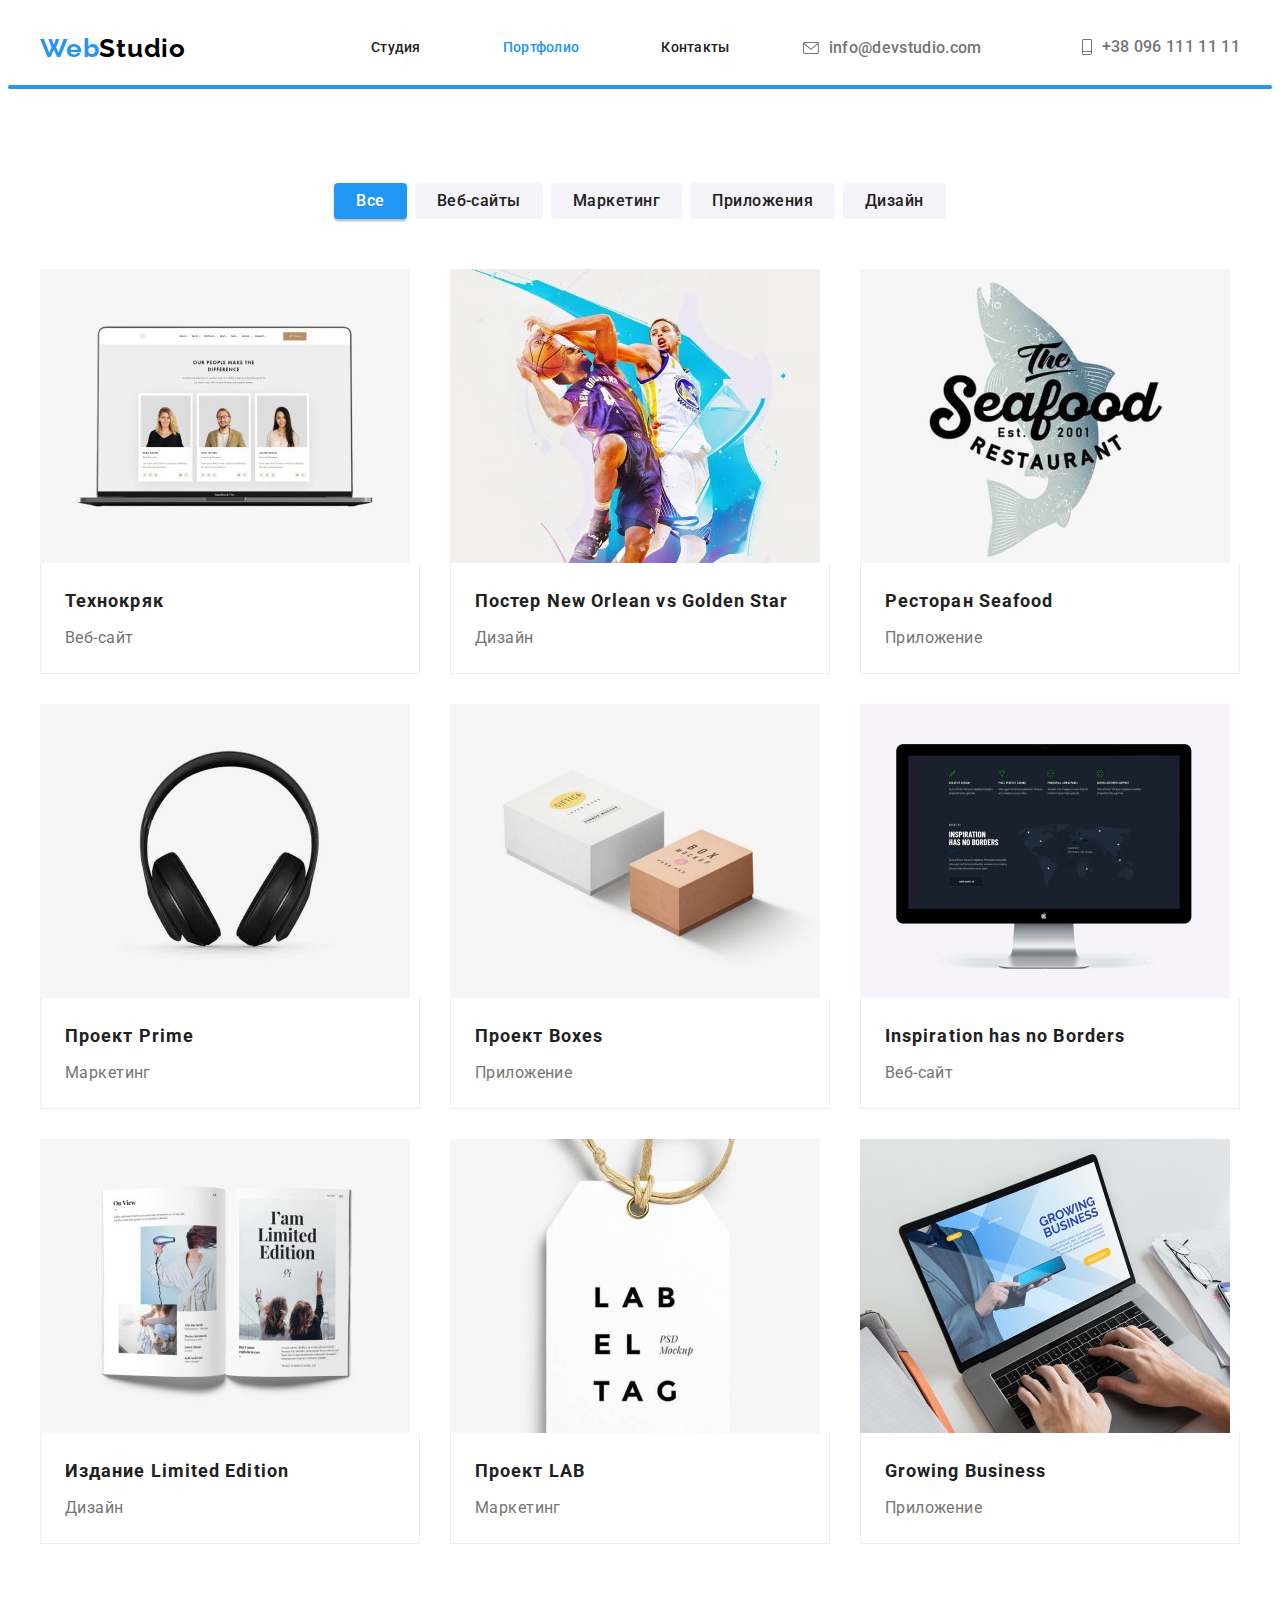
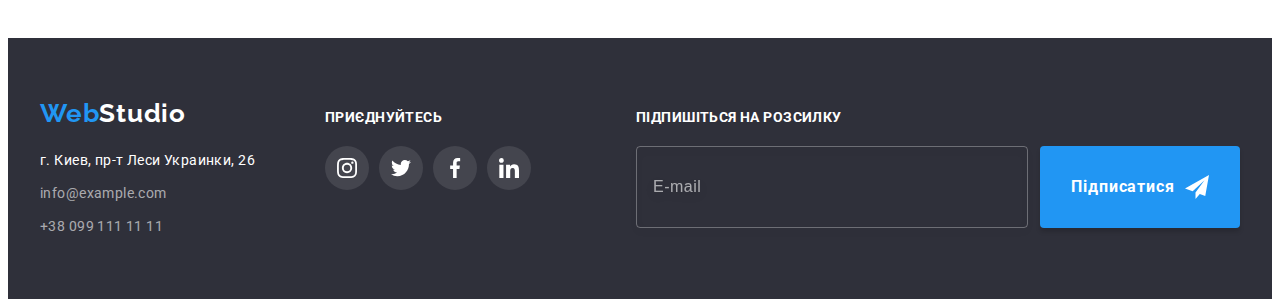
==== commit 088ae1a5: "fix mobile menu" ====
--- a/portfolio.html
+++ b/portfolio.html
@@ -26,47 +26,124 @@
     <!-- Header section  -->
     <header class="header">
       <div class="container header__container">
-        <a class="logo header__logo link" href="" lang="en"
-          >Web<span class="logo__text--upper">Studio</span>
-        </a>
-        <nav class="nav">
-          <ul class="list nav__list">
-            <li>
-              <a class="link nav__link" href="./index.html">Студия </a>
-            </li>
-            <li>
-              <a
-                class="link nav__link nav__link--current-page"
-                href="./portfolio.html"
-                >Портфолио
-              </a>
-            </li>
-            <li>
-              <a class="link nav__link" href="">Контакты</a>
-            </li>
-          </ul>
-        </nav>
-        <ul class="list header__contact-list">
-          <li>
-            <a
-              class="link header__contact-link"
-              href="mailto:info@devstudio.com"
+        <div class="header__mobile header--flex">
+          <a class="logo header__logo link" href="" lang="en"
+            >Web<span class="logo__text--upper">Studio</span>
+          </a>
+
+          <button
+            type="button"
+            class="menu-button"
+            aria-expanded="false"
+            aria-controls="mobile-menu"
+            data-menu-button
+          >
+            <svg
+              width="40"
+              height="40"
+              aria-label="Перемикач мобільного меню"
+              aria-controls="mobile-menu"
             >
-              <svg class="header__icon" width="16" height="12">
-                <use href="./images/icons.svg#envelope"></use>
-              </svg>
-              info@devstudio.com
-            </a>
-          </li>
-          <li>
-            <a class="link header__contact-link" href="tel:+380961111111">
-              <svg class="header__icon" width="10" height="16">
-                <use href="./images/icons.svg#phone"></use>
-              </svg>
-              +38 096 111 11 11
-            </a>
-          </li>
-        </ul>
+              <use
+                class="menu-button__burger-icon"
+                href="./images/icons.svg#burger-icon"
+              ></use>
+              <use
+                class="menu-button__close-mobile"
+                href="./images/icons.svg#close-mobile"
+              ></use>
+            </svg>
+          </button>
+
+          <div class="mobile-menu" id="mobile-menu" data-menu>
+            <nav class="nav nav--margin-left">
+              <ul class="list nav__list">
+                <li class="nav__item">
+                  <a class="link nav__link" href="./index.html">Студия </a>
+                </li>
+                <li class="nav__item">
+                  <a
+                    class="link nav__link nav__link--current-page"
+                    href="./portfolio.html"
+                    >Портфолио
+                  </a>
+                </li>
+                <li class="nav__item">
+                  <a class="link nav__link" href="">Контакты</a>
+                </li>
+              </ul>
+            </nav>
+
+            <ul class="list header__contact-list">
+              <li class="header__contact-item">
+                <a
+                  class="link header__contact-link"
+                  href="mailto:info@devstudio.com"
+                >
+                  <svg class="header__icon" width="16" height="12">
+                    <use href="./images/icons.svg#envelope"></use>
+                  </svg>
+                  info@devstudio.com
+                </a>
+              </li>
+              <li class="header__contact-item">
+                <a class="link header__contact-link" href="tel:+380961111111">
+                  <svg class="header__icon" width="10" height="16">
+                    <use href="./images/icons.svg#phone"></use>
+                  </svg>
+                  +38 096 111 11 11
+                </a>
+              </li>
+            </ul>
+
+            <ul class="mobile-social list">
+              <li class="mobile-social__list">
+                <a
+                  href=""
+                  target="_blank"
+                  rel="noopener noreferrer"
+                  class="mobile-social__link link"
+                  aria-label="Instagram"
+                >
+                  Instagram
+                </a>
+              </li>
+              <li class="mobile-social__list">
+                <a
+                  href=""
+                  target="_blank"
+                  rel="noopener noreferrer"
+                  class="mobile-social__link link"
+                  aria-label="Twitter"
+                >
+                  Twitter</a
+                >
+              </li>
+              <li class="mobile-social__list">
+                <a
+                  href=""
+                  target="_blank"
+                  rel="noopener noreferrer"
+                  class="mobile-social__link link"
+                  aria-label="Facebook"
+                >
+                  Facebook</a
+                >
+              </li>
+              <li class="mobile-social__list">
+                <a
+                  href=""
+                  target="_blank"
+                  rel="noopener noreferrer"
+                  class="mobile-social__link link"
+                  aria-label="LinkedIn"
+                >
+                  LinkedIn</a
+                >
+              </li>
+            </ul>
+          </div>
+        </div>
       </div>
     </header>
 
@@ -683,5 +760,8 @@
         </div>
       </div>
     </footer>
+
+    <!-- script for mobile-menu -->
+    <script src="./js/mobile-menu.js"></script>
   </body>
 </html>
--- a/css/main.min.css
+++ b/css/main.min.css
@@ -1 +1 @@
-:root{--main-font: "Roboto", sans-serif;--secondary-font: "Raleway", sans-serif;--grey-text-cl: #757575;--black-text-cl: #212121;--white-text-cl: #FFFFFF;--accent-cl: #2196F3;--items-cl: #AFB1B8;--white-bg-cl: #FFFFFF;--black-bg-cl: #2F303A;--grey-bg-cl: #F5F4FA;--card-ov-bg: rgba(33, 150, 243, 0.9);--border-cl: #ECECEC;--card-gap: 30px;--card-item: 1;--animation: 250ms cubic-bezier(0.4, 0, 0.2, 1);--hero-gradient: linear-gradient(to right, rgba(47, 48, 58, 0.4), rgba(47, 48, 58, 0.4))}.visually-hidden{position:absolute;width:1px;height:1px;margin:-1px;border:0;padding:0;white-space:nowrap;-webkit-clip-path:inset(100%);clip-path:inset(100%);clip:rect(0 0 0 0);overflow:hidden}body{font-family:var(--main-font);color:var(--grey-text-cl);font-size:14px;line-height:1.71;letter-spacing:.03em}body.modal-open{overflow:hidden}h1,h2,h3,h4,p{margin:0}ul,ol{margin:0;padding:0}img{display:block;max-width:100%;height:auto}.link{text-decoration:none;color:currentColor}.list{list-style:none}.card-set{display:-webkit-box;display:-ms-flexbox;display:flex;-ms-flex-wrap:wrap;flex-wrap:wrap;margin-left:calc(-1*var(--card-gap));margin-top:calc(-1*var(--card-gap))}.card-item{margin-left:var(--card-gap);margin-top:var(--card-gap);-ms-flex-preferred-size:calc(100%/var(--card-item) - var(--card-gap));flex-basis:calc(100%/var(--card-item) - var(--card-gap))}.container{padding-left:15px;padding-right:15px;width:100%;margin-right:auto;margin-left:auto}@media screen and (min-width: 480px){.container{width:480px}}@media screen and (min-width: 768px){.container{width:768px}}@media screen and (min-width: 1200px){.container{width:1200px}}.section-title{font-weight:700;font-size:28px;line-height:1.17;letter-spacing:.03em;display:-webkit-box;display:-ms-flexbox;display:flex;-webkit-box-pack:center;-ms-flex-pack:center;justify-content:center;margin-bottom:30px}@media screen and (min-width: 1200px){.section-title{font-size:36px;margin-bottom:50px}}.title{color:var(--black-text-cl)}.overlay{max-width:1600px;margin-left:auto;margin-right:auto;background-image:var(--hero-gradient),url(../images/hero/hero-sm.jpg);background-repeat:no-repeat;background-size:cover;background-position:center}@media(min-device-pixel-ratio: 2),(-webkit-min-device-pixel-ratio: 2),(min-resolution: 192dpi),(min-resolution: 2dppx){.overlay{background-image:var(--hero-gradient),url(../images/hero/hero-sm@2x.jpg)}}@media(max-width: 767.98px){.overlay{background-image:var(--hero-gradient),url(../images/hero/hero-md.jpg);background-size:cover}}@media(max-width: 767.98px)and (min-device-pixel-ratio: 2),(max-width: 767.98px)and (-webkit-min-device-pixel-ratio: 2),(max-width: 767.98px)and (min-resolution: 192dpi),(max-width: 767.98px)and (min-resolution: 2dppx){.overlay{background-image:var(--hero-gradient),url(../images/hero/hero-md@2x.jpg)}}@media screen and (min-width: 768px){.overlay{background-image:var(--hero-gradient),url(../images/hero/hero-lg.jpg);background-size:cover}}@media screen and (min-width: 768px)and (min-device-pixel-ratio: 2),screen and (min-width: 768px)and (-webkit-min-device-pixel-ratio: 2),screen and (min-width: 768px)and (min-resolution: 192dpi),screen and (min-width: 768px)and (min-resolution: 2dppx){.overlay{background-image:var(--hero-gradient),url(../images/hero/hero-lg@2x.jpg)}}.logo{color:var(--accent-cl);font-family:var(--secondary-font);font-weight:700;line-height:1.17;font-size:24px;letter-spacing:.03em}@media screen and (min-width: 1200px){.logo{font-size:26px;line-height:1.19}}.logo__text--upper{color:#000}.logo__text--lower{color:var(--white-text-cl)}.btn{display:-webkit-box;display:-ms-flexbox;display:flex;-webkit-box-pack:center;-ms-flex-pack:center;justify-content:center;-webkit-box-align:center;-ms-flex-align:center;align-items:center;font-family:inherit;font-weight:700;font-size:16px;line-height:1.88;letter-spacing:.06em;color:var(--white-text-cl);-webkit-box-shadow:0px 4px 4px rgba(0,0,0,.15);box-shadow:0px 4px 4px rgba(0,0,0,.15);background-color:var(--accent-cl);cursor:pointer;text-align:center;border-radius:4px;padding:9px 32px;border:none;min-width:200px;-webkit-transition:background-color var(--animation);transition:background-color var(--animation)}.btn:hover,.btn:focus{background-color:#188ce8}.section{padding-top:60px;padding-bottom:60px}@media screen and (min-width: 1200px){.section{padding-top:94px;padding-bottom:94px}}.socials{display:-webkit-box;display:-ms-flexbox;display:flex;-webkit-box-pack:center;-ms-flex-pack:center;justify-content:center;gap:10px}.socials__link{display:-webkit-box;display:-ms-flexbox;display:flex;-webkit-box-align:center;-ms-flex-align:center;align-items:center;-webkit-box-pack:center;-ms-flex-pack:center;justify-content:center;width:44px;height:44px;border-radius:50%;fill:var(--items-cl);-webkit-transition:fill var(--animation),background-color var(--animation);transition:fill var(--animation),background-color var(--animation)}.socials__link:hover,.socials__link:focus{fill:var(--white-bg-cl);background-color:var(--accent-cl)}.backdrop{position:fixed;top:0;left:0;z-index:50;width:100%;height:100%;background-color:rgba(0,0,0,.2);opacity:1;-webkit-transition:opacity var(--animation),visibility var(--animation);transition:opacity var(--animation),visibility var(--animation)}.backdrop--is-hidden{opacity:0;visibility:hidden;pointer-events:none}.modal{position:absolute;min-width:528px;min-height:581px;top:50%;left:50%;padding:40px;-webkit-transform:translate(-50%, -50%) scale(1);transform:translate(-50%, -50%) scale(1);-webkit-transition:visibility var(--animation),-webkit-transform var(--animation);transition:visibility var(--animation),-webkit-transform var(--animation);transition:transform var(--animation),visibility var(--animation);transition:transform var(--animation),visibility var(--animation),-webkit-transform var(--animation);background-color:var(--white-bg-cl);-webkit-box-shadow:0px 1px 3px rgba(0,0,0,.12),0px 1px 1px rgba(0,0,0,.14),0px 2px 1px rgba(0,0,0,.2);box-shadow:0px 1px 3px rgba(0,0,0,.12),0px 1px 1px rgba(0,0,0,.14),0px 2px 1px rgba(0,0,0,.2);border-radius:4px}.modal__btn{position:absolute;top:8px;right:8px;display:-webkit-box;display:-ms-flexbox;display:flex;-webkit-box-align:center;-ms-flex-align:center;align-items:center;-webkit-box-pack:center;-ms-flex-pack:center;justify-content:center;width:30px;height:30px;padding:0;cursor:pointer;border-radius:50%;border:1px solid rgba(0,0,0,.1);background-color:var(--white-bg-cl);-webkit-transition:fill var(--animation);transition:fill var(--animation)}.modal__btn:hover,.modal__btn:focus{fill:var(--accent-cl)}.backdrop--is-hidden .modal{-webkit-transform:translate(-50%, -50%) scale(0.3);transform:translate(-50%, -50%) scale(0.3)}@media(max-width: 1199.98px){.form{-webkit-box-align:center;-ms-flex-align:center;align-items:center}}.form__input{background-color:rgba(0,0,0,0);padding:15px 16px;width:100%;height:50px;color:var(--white-text-cl);border:1px solid rgba(255,255,255,.3);-webkit-filter:drop-shadow(0px 4px 4px rgba(0, 0, 0, 0.15));filter:drop-shadow(0px 4px 4px rgba(0, 0, 0, 0.15));border-radius:4px}@media screen and (min-width: 768px){.form__input{width:450px}}@media screen and (min-width: 1200px){.form__input{width:358px}}.form__input::-webkit-input-placeholder{font-size:16px;line-height:1.25;-webkit-box-align:center;align-items:center;letter-spacing:.03em;color:rgba(255,255,255,.6)}.form__input::-moz-placeholder{font-size:16px;line-height:1.25;align-items:center;letter-spacing:.03em;color:rgba(255,255,255,.6)}.form__input:-ms-input-placeholder{font-size:16px;line-height:1.25;-ms-flex-align:center;align-items:center;letter-spacing:.03em;color:rgba(255,255,255,.6)}.form__input::-ms-input-placeholder{font-size:16px;line-height:1.25;-ms-flex-align:center;align-items:center;letter-spacing:.03em;color:rgba(255,255,255,.6)}.form__input::placeholder{font-size:16px;line-height:1.25;-webkit-box-align:center;-ms-flex-align:center;align-items:center;letter-spacing:.03em;color:rgba(255,255,255,.6)}.register-form{text-align:center}.register-form__title{display:block;margin-bottom:12px;font-weight:700;font-size:20px;line-height:1.15;text-align:center;letter-spacing:.03em;color:var(--black-text-cl)}.register-form__group{margin-bottom:20px}.register-form__wrap{display:-webkit-box;display:-ms-flexbox;display:flex;-webkit-box-orient:vertical;-webkit-box-direction:normal;-ms-flex-direction:column;flex-direction:column;margin-bottom:10px}.register-form__box{position:relative}.register-form__wrap:last-child{margin-bottom:20px}.register-form__input:focus,.register-form__input:hover{border-color:var(--accent-cl)}.register-form__Commentary:focus,.register-form__Commentary:hover{border-color:var(--accent-cl)}.register-form__input:focus+.register-form__icon,.register-form__input:hover+.register-form__icon{fill:var(--accent-cl)}.register-form__label{display:block;text-align:left;margin-bottom:4px;font-size:12px;line-height:1.1666666667;letter-spacing:.01em;color:var(--grey-text-cl)}.register-form__input{width:100%;height:40px;border:1px solid rgba(33,33,33,.2);border-radius:4px;padding:12px;padding-left:42px;outline:rgba(0,0,0,0);-webkit-transition:border-color var(--animation);transition:border-color var(--animation)}.register-form__icon{position:absolute;top:50%;-webkit-transform:translateY(-50%);transform:translateY(-50%);left:12px;-webkit-transition:fill var(--animation);transition:fill var(--animation)}.register-form__Commentary{width:100%;height:120px;border:1px solid rgba(33,33,33,.2);border-radius:4px;padding:12px 16px;outline:rgba(0,0,0,0);resize:none;-webkit-transition:border-color var(--animation);transition:border-color var(--animation)}.register-form textarea::-webkit-input-placeholder{font-weight:400;font-size:12px;line-height:1.1666666667;letter-spacing:.01em;color:rgba(117,117,117,.5)}.register-form textarea::-moz-placeholder{font-weight:400;font-size:12px;line-height:1.1666666667;letter-spacing:.01em;color:rgba(117,117,117,.5)}.register-form textarea:-ms-input-placeholder{font-weight:400;font-size:12px;line-height:1.1666666667;letter-spacing:.01em;color:rgba(117,117,117,.5)}.register-form textarea::-ms-input-placeholder{font-weight:400;font-size:12px;line-height:1.1666666667;letter-spacing:.01em;color:rgba(117,117,117,.5)}.register-form textarea::placeholder{font-weight:400;font-size:12px;line-height:1.1666666667;letter-spacing:.01em;color:rgba(117,117,117,.5)}.register-form__agreement{margin-bottom:30px}.register-form__btn{margin:0 auto}.agreement{display:-webkit-box;display:-ms-flexbox;display:flex;-webkit-box-align:center;-ms-flex-align:center;align-items:center;-webkit-box-pack:center;-ms-flex-pack:center;justify-content:center;gap:8px;cursor:pointer}.agreement__text{font-size:14px;line-height:1.7142857143;letter-spacing:.03em;-webkit-user-select:none;-moz-user-select:none;-ms-user-select:none;user-select:none;text-underline-position:under}.agreement__link{color:var(--accent-cl)}.agreement__icon--uncheck{-webkit-transition:fill var(--animation);transition:fill var(--animation)}.agreement__icon--check{opacity:0;-webkit-transition:opacity var(--animation);transition:opacity var(--animation)}.agreement__checkbox:checked+.agreement__icon .agreement__icon--uncheck{opacity:0;-webkit-transition:opacity var(--animation);transition:opacity var(--animation)}.agreement__checkbox:focus+.agreement__icon .agreement__icon--uncheck,.agreement__checkbox:hover+.agreement__icon .agreement__icon--uncheck{fill:var(--accent-cl)}.agreement__checkbox:checked+.agreement__icon .agreement__icon--check{opacity:1}.radio-btn{font-family:inherit;font-weight:500;font-size:16px;line-height:1.62;letter-spacing:.03em;color:var(--black-text-cl);background-color:var(--grey-bg-cl);cursor:pointer;text-align:center;border-radius:4px;border:none;padding:5px 22px;-webkit-transition:color var(--animation),background-color var(--animation),-webkit-box-shadow var(--animation);transition:color var(--animation),background-color var(--animation),-webkit-box-shadow var(--animation);transition:color var(--animation),background-color var(--animation),box-shadow var(--animation);transition:color var(--animation),background-color var(--animation),box-shadow var(--animation),-webkit-box-shadow var(--animation)}.radio-btn:hover,.radio-btn:focus{color:var(--white-text-cl);background-color:var(--accent-cl);-webkit-box-shadow:0px 3px 1px rgba(0,0,0,.1),0px 1px 2px rgba(0,0,0,.08),0px 2px 2px rgba(0,0,0,.12);box-shadow:0px 3px 1px rgba(0,0,0,.1),0px 1px 2px rgba(0,0,0,.08),0px 2px 2px rgba(0,0,0,.12)}.radio-btn--current{color:var(--white-text-cl);background-color:var(--accent-cl);-webkit-box-shadow:0px 3px 1px rgba(0,0,0,.1),0px 1px 2px rgba(0,0,0,.08),0px 2px 2px rgba(0,0,0,.12);box-shadow:0px 3px 1px rgba(0,0,0,.1),0px 1px 2px rgba(0,0,0,.08),0px 2px 2px rgba(0,0,0,.12)}.portfolio__list{gap:8px;display:-webkit-box;display:-ms-flexbox;display:flex;-ms-flex-wrap:wrap;flex-wrap:wrap}@media screen and (min-width: 480px){.portfolio__list{-webkit-box-pack:left;-ms-flex-pack:left;justify-content:left}}@media screen and (min-width: 768px){.portfolio__list{-webkit-box-pack:center;-ms-flex-pack:center;justify-content:center;margin-bottom:50px}}.nav__list{display:-webkit-box;display:-ms-flexbox;display:flex;-webkit-box-orient:vertical;-webkit-box-direction:normal;-ms-flex-direction:column;flex-direction:column;gap:32px;color:var(--black-text-cl)}@media screen and (min-width: 768px){.nav__list{-webkit-box-orient:horizontal;-webkit-box-direction:normal;-ms-flex-direction:row;flex-direction:row;-webkit-box-align:center;-ms-flex-align:center;align-items:center;gap:50px}}.nav__item{font-size:40px;line-height:1.17}@media screen and (min-width: 768px){.nav__item{font-size:14px;line-height:1.14}}.nav__link{-webkit-transition:color var(--animation);transition:color var(--animation)}@media screen and (min-width: 768px){.nav__link{display:-webkit-box;display:-ms-flexbox;display:flex;position:relative;-webkit-box-align:center;-ms-flex-align:center;align-items:center;padding-top:32px;padding-bottom:32px}}.nav__link:hover,.nav__link:focus{color:var(--accent-cl)}.nav__link--current-page{color:var(--accent-cl)}.nav__link--current-page::after{content:"";position:absolute;display:block;bottom:-1px;right:0;width:100%;height:4px;background-color:var(--accent-cl);border-radius:2px}@media(max-width: 767.98px){.nav__link--current-page::after{display:none}}.mobile-menu{position:fixed;top:0;left:0;display:-webkit-box;display:-ms-flexbox;display:flex;-webkit-box-orient:vertical;-webkit-box-direction:normal;-ms-flex-direction:column;flex-direction:column;width:100vw;height:100vh;padding:48px 40px;background-color:var(--white-bg-cl);-webkit-box-shadow:0px 4px 8px rgba(0,0,0,.04),0px 2px 4px rgba(0,0,0,.08),0px 1px 3px rgba(0,0,0,.16);box-shadow:0px 4px 8px rgba(0,0,0,.04),0px 2px 4px rgba(0,0,0,.08),0px 1px 3px rgba(0,0,0,.16);z-index:30;-webkit-transform:translateX(100%);transform:translateX(100%);-webkit-transition:-webkit-transform var(--animation);transition:-webkit-transform var(--animation);transition:transform var(--animation);transition:transform var(--animation), -webkit-transform var(--animation)}.mobile-menu.is-open{-webkit-transform:translateX(0);transform:translateX(0)}.menu-button{display:-webkit-box;display:-ms-flexbox;display:flex;-webkit-box-align:center;-ms-flex-align:center;align-items:center;margin:0;padding:0;margin-left:auto;z-index:40;min-width:40px;min-height:40px;border:none;background-color:rgba(0,0,0,0);cursor:pointer;-webkit-transition:fill var(--animation);transition:fill var(--animation)}@media(max-width: 767.98px){.menu-button{display:block}}@media screen and (min-width: 768px){.menu-button{display:none}}.menu-button:hover,.menu-button:focus{fill:var(--accent-cl)}.menu-button.is-open{position:fixed;top:10px;right:15px}.menu-button .close-mobile{display:none}.menu-button.is-open .close-mobile{display:block}.menu-button.is-open .burger-icon{display:none}.menu-button{margin-top:auto}.menu-bottom{margin-top:auto}@media(max-width: 767.98px){.social-list{display:-webkit-box;display:-ms-flexbox;display:flex;-ms-flex-wrap:wrap;flex-wrap:wrap;-webkit-box-align:center;-ms-flex-align:center;align-items:center;gap:20px;font-size:18px;line-height:1.2222222222;color:var(--accent-cl)}}@media(max-width: 767.98px){.social-list__item:not(:last-child){padding-right:10px;border-right-width:1px;border-right-style:solid;border-right-color:rgba(33,33,33,.2)}}.header{font-weight:500;line-height:1.14;letter-spacing:.02em;border-bottom:1px solid var(--border-cl)}.header__container{display:-webkit-box;display:-ms-flexbox;display:flex;-webkit-box-align:center;-ms-flex-align:center;align-items:center}@media(max-width: 767.98px){.header__contact-list{margin-bottom:64px}}@media(min-width: 768px)and (max-width: 1199.98px){.header__contact-list{margin-left:auto;font-size:12px;line-height:1.1666666667}}@media screen and (min-width: 1200px){.header__contact-list{display:-webkit-box;display:-ms-flexbox;display:flex;gap:50px;margin-left:auto;font-size:14px;line-height:1.1428571429;-webkit-box-align:center;-ms-flex-align:center;align-items:center}}@media(max-width: 767.98px){.header__item:first-child{margin-bottom:32px;font-size:34px;line-height:1.1764705882}}@media(min-width: 768px)and (max-width: 1199.98px){.header__item:first-child{margin-bottom:10px}}@media(max-width: 767.98px){.header__item:last-child{font-size:24px;line-height:1.1666666667}}.header__contact-link{-webkit-transition:color var(--animation);transition:color var(--animation)}@media(min-width: 768px)and (max-width: 1199.98px){.header__contact-link{display:-webkit-box;display:-ms-flexbox;display:flex;-webkit-box-align:center;-ms-flex-align:center;align-items:center;gap:8px}}@media screen and (min-width: 1200px){.header__contact-link{display:-webkit-box;display:-ms-flexbox;display:flex;position:relative;-webkit-box-align:center;-ms-flex-align:center;align-items:center;padding-top:32px;padding-bottom:32px}}.header__logo{margin-right:93px}.header__contact-link:hover,.header__contact-link:focus{color:var(--accent-cl)}.header__icon{margin-right:10px;fill:currentColor}@media(max-width: 767.98px){.menu{display:none}}.hero{padding-top:118px;padding-bottom:118px;text-align:center;background-color:var(--grey-text-cl)}@media screen and (min-width: 1200px){.hero{padding-top:200px;padding-bottom:200px}}.hero__title{font-weight:900;font-size:26px;line-height:1.61;letter-spacing:.06em;text-transform:uppercase;color:var(--white-text-cl);max-width:360px;margin-right:auto;margin-left:auto;margin-bottom:30px}@media screen and (min-width: 1200px){.hero__title{font-size:44px;line-height:1.36;max-width:696px}}.hero__btn{margin:0 auto}.about__title{font-weight:700;font-size:14px;line-height:1.14;letter-spacing:.03em;text-transform:uppercase;margin-bottom:10px}@media(max-width: 767.98px){.about__title{text-align:center}}.about__thumb{display:-webkit-box;display:-ms-flexbox;display:flex;background-color:var(--grey-bg-cl);border-radius:4px;margin-bottom:30px;height:120px;-webkit-box-pack:center;-ms-flex-pack:center;justify-content:center;-webkit-box-align:center;-ms-flex-align:center;align-items:center}@media screen and (min-width: 768px){.about{--card-item: 2}}@media screen and (min-width: 1200px){.about{--card-item: 4}}.work{padding-top:0}@media(max-width: 1199.98px){.work{display:none}}.work__thumb{position:relative}.work__desc{position:absolute;bottom:0;left:0;background-color:rgba(47,48,58,.8);width:100%;padding-top:27px;padding-bottom:27px;display:-webkit-box;display:-ms-flexbox;display:flex;-webkit-box-pack:center;-ms-flex-pack:center;justify-content:center}.work__text-desc{font-weight:700;line-height:1.14;text-transform:uppercase;color:var(--white-text-cl)}.work__list{--card-item: 3}.team{background-color:var(--grey-bg-cl)}@media screen and (min-width: 768px){.team{--card-item: 2}}@media screen and (min-width: 1200px){.team{--card-item: 4}}.team__content{text-align:center;padding-top:30px;padding-bottom:24px;background:var(--white-bg-cl);-webkit-box-shadow:0px 1px 3px rgba(0,0,0,.12),0px 1px 1px rgba(0,0,0,.14),0px 2px 1px rgba(0,0,0,.2);box-shadow:0px 1px 3px rgba(0,0,0,.12),0px 1px 1px rgba(0,0,0,.14),0px 2px 1px rgba(0,0,0,.2);border-radius:0px 0px 4px 4px}@media screen and (min-width: 1200px){.team__content{margin-bottom:30px}}.team__title{font-size:16px;font-weight:500;line-height:1.19;letter-spacing:.03em;margin-bottom:10px}.team__text{font-size:16px;line-height:1.19;letter-spacing:.03em;margin-bottom:16px}.clients__list{display:-webkit-box;display:-ms-flexbox;display:flex;--card-item: 2}@media screen and (min-width: 768px){.clients__list{--card-item: 3}}@media screen and (min-width: 1200px){.clients__list{--card-item: 6}}.clients__link{display:-webkit-box;display:-ms-flexbox;display:flex;border:1px solid currentColor;border-radius:4px;height:92px;-webkit-box-align:center;-ms-flex-align:center;align-items:center;-webkit-box-pack:center;-ms-flex-pack:center;justify-content:center;color:var(--items-cl);-webkit-transition:color var(--animation);transition:color var(--animation)}.clients__icon{fill:currentColor}.clients__link:hover,.clients__link:focus{color:var(--accent-cl)}.footer{background-color:var(--black-bg-cl);padding-top:60px;padding-bottom:60px}@media(max-width: 1199.98px){.footer{text-align:center}}.footer__contacts{font-style:normal;color:rgba(255,255,255,.6)}.footer__container{display:-webkit-box;display:-ms-flexbox;display:flex;-webkit-box-orient:vertical;-webkit-box-direction:normal;-ms-flex-direction:column;flex-direction:column;gap:60px}@media screen and (min-width: 1200px){.footer__container{display:-webkit-box;display:-ms-flexbox;display:flex;gap:70px;-webkit-box-align:baseline;-ms-flex-align:baseline;align-items:baseline;-webkit-box-orient:horizontal;-webkit-box-direction:normal;-ms-flex-direction:row;flex-direction:row}}@media(max-width: 767.98px){.footer__wrap{display:-webkit-box;display:-ms-flexbox;display:flex;-webkit-box-orient:vertical;-webkit-box-direction:normal;-ms-flex-direction:column;flex-direction:column;gap:60px}}@media(min-width: 768px)and (max-width: 1199.98px){.footer__wrap{display:-webkit-box;display:-ms-flexbox;display:flex;-webkit-box-pack:center;-ms-flex-pack:center;justify-content:center;gap:165px}}@media screen and (min-width: 1200px){.footer__wrap{display:-webkit-box;display:-ms-flexbox;display:flex;-webkit-box-align:baseline;-ms-flex-align:baseline;align-items:baseline;gap:70px}}@media(max-width: 1199.98px){.footer__form-field{display:-webkit-box;display:-ms-flexbox;display:flex;-webkit-box-orient:vertical;-webkit-box-direction:normal;-ms-flex-direction:column;flex-direction:column;gap:20px;-webkit-box-align:center;-ms-flex-align:center;align-items:center}}@media screen and (min-width: 1200px){.footer__form-field{display:-webkit-box;display:-ms-flexbox;display:flex;gap:12px}}.footer__logo{display:inline-block;margin-bottom:20px}.footer__list{margin-bottom:9px}.footer__list:last-child{margin-bottom:0}.footer__link--transparent{-webkit-transition:color var(--animation);transition:color var(--animation)}.footer__link--transparent:hover,.footer__link--transparent:focus{color:var(--white-text-cl)}.footer__link{color:var(--white-text-cl)}@media screen and (min-width: 1200px){.footer__form{margin-left:auto}}.footer__text{display:-webkit-box;display:-ms-flexbox;display:flex;font-weight:700;font-size:14px;line-height:1.14;letter-spacing:.03em;text-transform:uppercase;margin-bottom:10px;color:var(--white-text-cl);margin-bottom:20px}@media(max-width: 1199.98px){.footer__text{-webkit-box-pack:center;-ms-flex-pack:center;justify-content:center}}.footer__socials{background-color:rgba(255,255,255,.1);fill:var(--white-text-cl)}.footer__btn{margin:0 auto;padding:10px 28px;gap:10px}.projects{--card-item: 1}@media screen and (min-width: 768px){.projects{--card-item: 2}}@media screen and (min-width: 1200px){.projects{--card-item: 3}}.projects__content{padding-top:20px;padding-left:24px;padding-bottom:20px;padding-right:24px;border-top:none;border-right:1px solid #eee;border-bottom:1px solid #eee;border-left:1px solid #eee}.projects__title{font-weight:700;font-size:18px;line-height:2;letter-spacing:.06em;color:var(--black-text-cl);margin-bottom:4px}.projects__desc{font-size:16px;line-height:1.88}.projects__link{display:block;-webkit-transition:-webkit-box-shadow var(--animation);transition:-webkit-box-shadow var(--animation);transition:box-shadow var(--animation);transition:box-shadow var(--animation), -webkit-box-shadow var(--animation)}.projects__link:hover,.projects__link:focus{-webkit-box-shadow:0px 1px 1px rgba(0,0,0,.12),0px 4px 4px rgba(0,0,0,.06),1px 4px 6px rgba(0,0,0,.16);box-shadow:0px 1px 1px rgba(0,0,0,.12),0px 4px 4px rgba(0,0,0,.06),1px 4px 6px rgba(0,0,0,.16)}.projects__link:hover .projects__overlay,.projects__link:focus .projects__overlay{-webkit-transform:translateY(0);transform:translateY(0)}.projects__card{position:relative;overflow:hidden}.projects__overlay{position:absolute;top:0;left:0;display:-webkit-box;display:-ms-flexbox;display:flex;-webkit-box-align:center;-ms-flex-align:center;align-items:center;-webkit-box-pack:center;-ms-flex-pack:center;justify-content:center;-webkit-transform:translateY(100%);transform:translateY(100%);width:100%;height:100%;background-color:var(--card-ov-bg);-webkit-transition:-webkit-transform var(--animation);transition:-webkit-transform var(--animation);transition:transform var(--animation);transition:transform var(--animation), -webkit-transform var(--animation)}.projects__text{font-size:18px;line-height:1.55;padding:63px 24px;color:var(--white-text-cl)}/*# sourceMappingURL=main.min.css.map */+:root{--main-font: "Roboto", sans-serif;--secondary-font: "Raleway", sans-serif;--grey-text-cl: #757575;--black-text-cl: #212121;--white-text-cl: #FFFFFF;--accent-cl: #2196F3;--items-cl: #AFB1B8;--white-bg-cl: #FFFFFF;--black-bg-cl: #2F303A;--grey-bg-cl: #F5F4FA;--card-ov-bg: rgba(33, 150, 243, 0.9);--border-cl: #ECECEC;--card-gap: 30px;--card-item: 1;--animation: 250ms cubic-bezier(0.4, 0, 0.2, 1);--hero-gradient: linear-gradient(to right, rgba(47, 48, 58, 0.4), rgba(47, 48, 58, 0.4))}.visually-hidden{position:absolute;width:1px;height:1px;margin:-1px;border:0;padding:0;white-space:nowrap;-webkit-clip-path:inset(100%);clip-path:inset(100%);clip:rect(0 0 0 0);overflow:hidden}body{font-family:var(--main-font);color:var(--grey-text-cl);font-size:14px;line-height:1.71;letter-spacing:.03em}body.modal-open{overflow:hidden}h1,h2,h3,h4,p{margin:0}ul,ol{margin:0;padding:0}img{display:block;max-width:100%;height:auto}.link{text-decoration:none;color:currentColor}.list{list-style:none}.card-set{display:-webkit-box;display:-ms-flexbox;display:flex;-ms-flex-wrap:wrap;flex-wrap:wrap;margin-left:calc(-1*var(--card-gap));margin-top:calc(-1*var(--card-gap))}.card-item{margin-left:var(--card-gap);margin-top:var(--card-gap);-ms-flex-preferred-size:calc(100%/var(--card-item) - var(--card-gap));flex-basis:calc(100%/var(--card-item) - var(--card-gap))}.container{padding-left:15px;padding-right:15px;width:100%;margin-right:auto;margin-left:auto}@media screen and (min-width: 480px){.container{width:480px}}@media screen and (min-width: 768px){.container{width:768px}}@media screen and (min-width: 1200px){.container{width:1200px}}.section-title{font-weight:700;font-size:28px;line-height:1.17;letter-spacing:.03em;display:-webkit-box;display:-ms-flexbox;display:flex;-webkit-box-pack:center;-ms-flex-pack:center;justify-content:center;margin-bottom:30px}@media screen and (min-width: 1200px){.section-title{font-size:36px;margin-bottom:50px}}.title{color:var(--black-text-cl)}.overlay{max-width:1600px;margin-left:auto;margin-right:auto;background-image:var(--hero-gradient),url(../images/hero/hero-sm.jpg);background-repeat:no-repeat;background-size:cover;background-position:center}@media(min-device-pixel-ratio: 2),(-webkit-min-device-pixel-ratio: 2),(min-resolution: 192dpi),(min-resolution: 2dppx){.overlay{background-image:var(--hero-gradient),url(../images/hero/hero-sm@2x.jpg)}}@media(max-width: 767.98px){.overlay{background-image:var(--hero-gradient),url(../images/hero/hero-md.jpg);background-size:cover}}@media(max-width: 767.98px)and (min-device-pixel-ratio: 2),(max-width: 767.98px)and (-webkit-min-device-pixel-ratio: 2),(max-width: 767.98px)and (min-resolution: 192dpi),(max-width: 767.98px)and (min-resolution: 2dppx){.overlay{background-image:var(--hero-gradient),url(../images/hero/hero-md@2x.jpg)}}@media screen and (min-width: 768px){.overlay{background-image:var(--hero-gradient),url(../images/hero/hero-lg.jpg);background-size:cover}}@media screen and (min-width: 768px)and (min-device-pixel-ratio: 2),screen and (min-width: 768px)and (-webkit-min-device-pixel-ratio: 2),screen and (min-width: 768px)and (min-resolution: 192dpi),screen and (min-width: 768px)and (min-resolution: 2dppx){.overlay{background-image:var(--hero-gradient),url(../images/hero/hero-lg@2x.jpg)}}.logo{color:var(--accent-cl);font-family:var(--secondary-font);font-weight:700;line-height:1.17;font-size:24px;letter-spacing:.03em}@media screen and (min-width: 1200px){.logo{font-size:26px;line-height:1.19}}.logo__text--upper{color:#000}.logo__text--lower{color:var(--white-text-cl)}.btn{display:-webkit-box;display:-ms-flexbox;display:flex;-webkit-box-pack:center;-ms-flex-pack:center;justify-content:center;-webkit-box-align:center;-ms-flex-align:center;align-items:center;font-family:inherit;font-weight:700;font-size:16px;line-height:1.88;letter-spacing:.06em;color:var(--white-text-cl);-webkit-box-shadow:0px 4px 4px rgba(0,0,0,.15);box-shadow:0px 4px 4px rgba(0,0,0,.15);background-color:var(--accent-cl);cursor:pointer;text-align:center;border-radius:4px;padding:9px 32px;border:none;min-width:200px;-webkit-transition:background-color var(--animation);transition:background-color var(--animation)}.btn:hover,.btn:focus{background-color:#188ce8}.section{padding-top:60px;padding-bottom:60px}@media screen and (min-width: 1200px){.section{padding-top:94px;padding-bottom:94px}}.socials{display:-webkit-box;display:-ms-flexbox;display:flex;-webkit-box-pack:center;-ms-flex-pack:center;justify-content:center;gap:10px}.socials__link{display:-webkit-box;display:-ms-flexbox;display:flex;-webkit-box-align:center;-ms-flex-align:center;align-items:center;-webkit-box-pack:center;-ms-flex-pack:center;justify-content:center;width:44px;height:44px;border-radius:50%;fill:var(--items-cl);-webkit-transition:fill var(--animation),background-color var(--animation);transition:fill var(--animation),background-color var(--animation)}.socials__link:hover,.socials__link:focus{fill:var(--white-bg-cl);background-color:var(--accent-cl)}.backdrop{position:fixed;top:0;left:0;z-index:50;width:100%;height:100%;background-color:rgba(0,0,0,.2);opacity:1;-webkit-transition:opacity var(--animation),visibility var(--animation);transition:opacity var(--animation),visibility var(--animation)}.backdrop--is-hidden{opacity:0;visibility:hidden;pointer-events:none}.modal{position:absolute;min-width:528px;min-height:581px;top:50%;left:50%;padding:40px;-webkit-transform:translate(-50%, -50%) scale(1);transform:translate(-50%, -50%) scale(1);-webkit-transition:visibility var(--animation),-webkit-transform var(--animation);transition:visibility var(--animation),-webkit-transform var(--animation);transition:transform var(--animation),visibility var(--animation);transition:transform var(--animation),visibility var(--animation),-webkit-transform var(--animation);background-color:var(--white-bg-cl);-webkit-box-shadow:0px 1px 3px rgba(0,0,0,.12),0px 1px 1px rgba(0,0,0,.14),0px 2px 1px rgba(0,0,0,.2);box-shadow:0px 1px 3px rgba(0,0,0,.12),0px 1px 1px rgba(0,0,0,.14),0px 2px 1px rgba(0,0,0,.2);border-radius:4px}.modal__btn{position:absolute;top:8px;right:8px;display:-webkit-box;display:-ms-flexbox;display:flex;-webkit-box-align:center;-ms-flex-align:center;align-items:center;-webkit-box-pack:center;-ms-flex-pack:center;justify-content:center;width:30px;height:30px;padding:0;cursor:pointer;border-radius:50%;border:1px solid rgba(0,0,0,.1);background-color:var(--white-bg-cl);-webkit-transition:fill var(--animation);transition:fill var(--animation)}.modal__btn:hover,.modal__btn:focus{fill:var(--accent-cl)}.backdrop--is-hidden .modal{-webkit-transform:translate(-50%, -50%) scale(0.3);transform:translate(-50%, -50%) scale(0.3)}@media(max-width: 1199.98px){.form{-webkit-box-align:center;-ms-flex-align:center;align-items:center}}.form__input{background-color:rgba(0,0,0,0);padding:15px 16px;width:100%;height:50px;color:var(--white-text-cl);border:1px solid rgba(255,255,255,.3);-webkit-filter:drop-shadow(0px 4px 4px rgba(0, 0, 0, 0.15));filter:drop-shadow(0px 4px 4px rgba(0, 0, 0, 0.15));border-radius:4px}@media screen and (min-width: 768px){.form__input{width:450px}}@media screen and (min-width: 1200px){.form__input{width:358px}}.form__input::-webkit-input-placeholder{font-size:16px;line-height:1.25;-webkit-box-align:center;align-items:center;letter-spacing:.03em;color:rgba(255,255,255,.6)}.form__input::-moz-placeholder{font-size:16px;line-height:1.25;align-items:center;letter-spacing:.03em;color:rgba(255,255,255,.6)}.form__input:-ms-input-placeholder{font-size:16px;line-height:1.25;-ms-flex-align:center;align-items:center;letter-spacing:.03em;color:rgba(255,255,255,.6)}.form__input::-ms-input-placeholder{font-size:16px;line-height:1.25;-ms-flex-align:center;align-items:center;letter-spacing:.03em;color:rgba(255,255,255,.6)}.form__input::placeholder{font-size:16px;line-height:1.25;-webkit-box-align:center;-ms-flex-align:center;align-items:center;letter-spacing:.03em;color:rgba(255,255,255,.6)}.register-form{text-align:center}.register-form__title{display:block;margin-bottom:12px;font-weight:700;font-size:20px;line-height:1.15;text-align:center;letter-spacing:.03em;color:var(--black-text-cl)}.register-form__group{margin-bottom:20px}.register-form__wrap{display:-webkit-box;display:-ms-flexbox;display:flex;-webkit-box-orient:vertical;-webkit-box-direction:normal;-ms-flex-direction:column;flex-direction:column;margin-bottom:10px}.register-form__box{position:relative}.register-form__wrap:last-child{margin-bottom:20px}.register-form__input:focus,.register-form__input:hover{border-color:var(--accent-cl)}.register-form__Commentary:focus,.register-form__Commentary:hover{border-color:var(--accent-cl)}.register-form__input:focus+.register-form__icon,.register-form__input:hover+.register-form__icon{fill:var(--accent-cl)}.register-form__label{display:block;text-align:left;margin-bottom:4px;font-size:12px;line-height:1.1666666667;letter-spacing:.01em;color:var(--grey-text-cl)}.register-form__input{width:100%;height:40px;border:1px solid rgba(33,33,33,.2);border-radius:4px;padding:12px;padding-left:42px;outline:rgba(0,0,0,0);-webkit-transition:border-color var(--animation);transition:border-color var(--animation)}.register-form__icon{position:absolute;top:50%;-webkit-transform:translateY(-50%);transform:translateY(-50%);left:12px;-webkit-transition:fill var(--animation);transition:fill var(--animation)}.register-form__Commentary{width:100%;height:120px;border:1px solid rgba(33,33,33,.2);border-radius:4px;padding:12px 16px;outline:rgba(0,0,0,0);resize:none;-webkit-transition:border-color var(--animation);transition:border-color var(--animation)}.register-form textarea::-webkit-input-placeholder{font-weight:400;font-size:12px;line-height:1.1666666667;letter-spacing:.01em;color:rgba(117,117,117,.5)}.register-form textarea::-moz-placeholder{font-weight:400;font-size:12px;line-height:1.1666666667;letter-spacing:.01em;color:rgba(117,117,117,.5)}.register-form textarea:-ms-input-placeholder{font-weight:400;font-size:12px;line-height:1.1666666667;letter-spacing:.01em;color:rgba(117,117,117,.5)}.register-form textarea::-ms-input-placeholder{font-weight:400;font-size:12px;line-height:1.1666666667;letter-spacing:.01em;color:rgba(117,117,117,.5)}.register-form textarea::placeholder{font-weight:400;font-size:12px;line-height:1.1666666667;letter-spacing:.01em;color:rgba(117,117,117,.5)}.register-form__agreement{margin-bottom:30px}.register-form__btn{margin:0 auto}.agreement{display:-webkit-box;display:-ms-flexbox;display:flex;-webkit-box-align:center;-ms-flex-align:center;align-items:center;-webkit-box-pack:center;-ms-flex-pack:center;justify-content:center;gap:8px;cursor:pointer}.agreement__text{font-size:14px;line-height:1.7142857143;letter-spacing:.03em;-webkit-user-select:none;-moz-user-select:none;-ms-user-select:none;user-select:none;text-underline-position:under}.agreement__link{color:var(--accent-cl)}.agreement__icon--uncheck{-webkit-transition:fill var(--animation);transition:fill var(--animation)}.agreement__icon--check{opacity:0;-webkit-transition:opacity var(--animation);transition:opacity var(--animation)}.agreement__checkbox:checked+.agreement__icon .agreement__icon--uncheck{opacity:0;-webkit-transition:opacity var(--animation);transition:opacity var(--animation)}.agreement__checkbox:focus+.agreement__icon .agreement__icon--uncheck,.agreement__checkbox:hover+.agreement__icon .agreement__icon--uncheck{fill:var(--accent-cl)}.agreement__checkbox:checked+.agreement__icon .agreement__icon--check{opacity:1}.radio-btn{font-family:inherit;font-weight:500;font-size:16px;line-height:1.62;letter-spacing:.03em;color:var(--black-text-cl);background-color:var(--grey-bg-cl);cursor:pointer;text-align:center;border-radius:4px;border:none;padding:5px 22px;-webkit-transition:color var(--animation),background-color var(--animation),-webkit-box-shadow var(--animation);transition:color var(--animation),background-color var(--animation),-webkit-box-shadow var(--animation);transition:color var(--animation),background-color var(--animation),box-shadow var(--animation);transition:color var(--animation),background-color var(--animation),box-shadow var(--animation),-webkit-box-shadow var(--animation)}.radio-btn:hover,.radio-btn:focus{color:var(--white-text-cl);background-color:var(--accent-cl);-webkit-box-shadow:0px 3px 1px rgba(0,0,0,.1),0px 1px 2px rgba(0,0,0,.08),0px 2px 2px rgba(0,0,0,.12);box-shadow:0px 3px 1px rgba(0,0,0,.1),0px 1px 2px rgba(0,0,0,.08),0px 2px 2px rgba(0,0,0,.12)}.radio-btn--current{color:var(--white-text-cl);background-color:var(--accent-cl);-webkit-box-shadow:0px 3px 1px rgba(0,0,0,.1),0px 1px 2px rgba(0,0,0,.08),0px 2px 2px rgba(0,0,0,.12);box-shadow:0px 3px 1px rgba(0,0,0,.1),0px 1px 2px rgba(0,0,0,.08),0px 2px 2px rgba(0,0,0,.12)}.portfolio__list{gap:8px;display:-webkit-box;display:-ms-flexbox;display:flex;-ms-flex-wrap:wrap;flex-wrap:wrap}@media screen and (min-width: 480px){.portfolio__list{-webkit-box-pack:left;-ms-flex-pack:left;justify-content:left}}@media screen and (min-width: 768px){.portfolio__list{-webkit-box-pack:center;-ms-flex-pack:center;justify-content:center;margin-bottom:50px}}.nav__list{display:-webkit-box;display:-ms-flexbox;display:flex;-webkit-box-orient:vertical;-webkit-box-direction:normal;-ms-flex-direction:column;flex-direction:column;gap:32px;-webkit-box-align:start;-ms-flex-align:start;align-items:flex-start;font-weight:500;font-size:40px;line-height:1.18;text-align:center;letter-spacing:.02em}@media screen and (min-width: 768px){.nav__list{-webkit-box-orient:horizontal;-webkit-box-direction:normal;-ms-flex-direction:row;flex-direction:row;font-size:14px;line-height:1.14;letter-spacing:.02em}}@media screen and (min-width: 1200px){.nav__item:not(:last-child){margin-right:50px}}.nav__link{display:block;color:var(--black-text-cl);-webkit-transition:color var(--animation);transition:color var(--animation)}@media screen and (min-width: 768px){.nav__link{padding-top:32px;padding-bottom:32px}}.nav__link:hover,.nav__link:focus{color:var(--accent-cl)}.nav__link--current-page{color:var(--accent-cl)}.nav__link--current-page::after{content:"";position:absolute;display:block;bottom:-1px;right:0;width:100%;height:4px;background-color:var(--accent-cl);border-radius:2px}@media(max-width: 767.98px){.nav__link--current-page::after{display:none}}.nav--margin-left{margin-left:0}@media screen and (min-width: 768px){.nav--margin-left{margin-left:88px}}@media screen and (min-width: 1200px){.nav--margin-left{margin-left:92px}}.mobile-menu{text-align:left;padding:48px 40px;background-color:var(--white-bg-cl);-webkit-box-shadow:0px 4px 8px rgba(0,0,0,.04),0px 2px 4px rgba(0,0,0,.08),0px 1px 3px rgba(0,0,0,.16);box-shadow:0px 4px 8px rgba(0,0,0,.04),0px 2px 4px rgba(0,0,0,.08),0px 1px 3px rgba(0,0,0,.16);z-index:30;-webkit-transition:-webkit-transform var(--animation);transition:-webkit-transform var(--animation);transition:transform var(--animation);transition:transform var(--animation), -webkit-transform var(--animation)}.mobile-menu.is-open{display:-webkit-box;display:-ms-flexbox;display:flex;-webkit-box-orient:vertical;-webkit-box-direction:normal;-ms-flex-direction:column;flex-direction:column;-webkit-box-align:start;-ms-flex-align:start;align-items:flex-start;-webkit-transform:translateX(0);transform:translateX(0);opacity:1}@media(max-width: 767.98px){.mobile-menu{display:none;position:fixed;top:0;left:0;width:100vw;height:100vh;-webkit-transform:translateX(100%);transform:translateX(100%);opacity:0}}@media screen and (min-width: 768px){.mobile-menu{display:-webkit-box;display:-ms-flexbox;display:flex;-webkit-box-align:center;-ms-flex-align:center;align-items:center;-webkit-box-pack:justify;-ms-flex-pack:justify;justify-content:space-between;-webkit-box-shadow:none;box-shadow:none;-webkit-box-flex:1;-ms-flex-positive:1;flex-grow:1;padding:0}}.menu-button{display:inline-block;position:absolute;top:10px;right:10px;margin:0;padding:0;border:none;background-color:rgba(0,0,0,0);-webkit-box-align:center;-ms-flex-align:center;align-items:center;margin-left:auto;z-index:40;min-width:40px;min-height:40px;cursor:pointer;-webkit-transition:color var(--animation);transition:color var(--animation)}.menu-button.is-open{position:fixed}.menu-button:hover,.menu-button:focus{color:var(--accent-cl)}@media screen and (min-width: 768px){.menu-button{display:none}}.menu-button__burger-icon{display:block;fill:currentColor}.menu-button.is-open .menu-button__burger-icon{display:none}.menu-button__close-mobile{display:none;fill:currentColor}.menu-button.is-open .menu-button__close-mobile{display:block}.mobile-social{display:none}@media(max-width: 767.98px){.mobile-social{display:-webkit-box;display:-ms-flexbox;display:flex;margin-top:64px}}.mobile-social__list{padding-left:10px;padding-right:10px;border-right:1px solid rgba(33,33,33,.2)}.mobile-social__list:last-child{border:0;padding-right:0}.mobile-social__list:first-child{padding-left:0}.mobile-social__link{font-weight:500;font-size:12px;line-height:1.22;letter-spacing:.02em;color:var(--accent-cl)}@media screen and (min-width: 480px){.mobile-social__link{font-size:18px}}.header{position:relative;border-bottom:1px solid var(--border-cl)}@media(max-width: 767.98px){.header__mobile{min-height:60px;display:-webkit-box;display:-ms-flexbox;display:flex;-webkit-box-align:center;-ms-flex-align:center;align-items:center;-webkit-box-pack:justify;-ms-flex-pack:justify;justify-content:space-between}}.header__contact-list{display:-webkit-box;display:-ms-flexbox;display:flex}@media(max-width: 767.98px){.header__contact-list{-webkit-box-orient:vertical;-webkit-box-direction:reverse;-ms-flex-direction:column-reverse;flex-direction:column-reverse;-webkit-box-align:start;-ms-flex-align:start;align-items:flex-start;gap:32px;margin-top:auto}}@media(min-width: 768px)and (max-width: 1199.98px){.header__contact-list{-webkit-box-orient:vertical;-webkit-box-direction:normal;-ms-flex-direction:column;flex-direction:column;gap:10px;font-weight:500;font-size:14px;line-height:1.14;letter-spacing:.02em;margin-left:auto}}@media screen and (min-width: 1200px){.header__contact-list{display:-webkit-box;display:-ms-flexbox;display:flex;gap:50px;margin-left:auto;font-size:14px;line-height:1.1428571429;-webkit-box-align:center;-ms-flex-align:center;align-items:center}}@media(max-width: 767.98px){.header__item:first-child{margin-bottom:32px;font-size:34px;line-height:1.1764705882}}@media(min-width: 768px)and (max-width: 1199.98px){.header__item:first-child{margin-bottom:10px}}@media screen and (min-width: 1200px){.header__contact-item:last-child{margin-left:50px}}.header__contact-link{display:-webkit-inline-box;display:-ms-inline-flexbox;display:inline-flex;-webkit-box-align:center;-ms-flex-align:center;align-items:center;color:var(--grey-text-cl);font-weight:500;font-size:24px;line-height:1.16;letter-spacing:.02em;-webkit-transition:color var(--animation);transition:color var(--animation)}@media screen and (min-width: 768px){.header__contact-link{font-size:12px}}@media screen and (min-width: 1200px){.header__contact-link{font-size:16px}}.header__logo{margin-right:93px}.header__contact-link:hover,.header__contact-link:focus{color:var(--accent-cl)}.header__icon{display:none}@media screen and (min-width: 768px){.header__icon{display:block;margin-right:10px;fill:currentColor}}@media(max-width: 767.98px){.menu{display:none}}@media screen and (min-width: 768px){.header--flex{display:-webkit-box;display:-ms-flexbox;display:flex;-webkit-box-align:center;-ms-flex-align:center;align-items:center}}.hero{padding-top:118px;padding-bottom:118px;text-align:center;background-color:var(--grey-text-cl)}@media screen and (min-width: 1200px){.hero{padding-top:200px;padding-bottom:200px}}.hero__title{font-weight:900;font-size:26px;line-height:1.61;letter-spacing:.06em;text-transform:uppercase;color:var(--white-text-cl);max-width:360px;margin-right:auto;margin-left:auto;margin-bottom:30px}@media screen and (min-width: 1200px){.hero__title{font-size:44px;line-height:1.36;max-width:696px}}.hero__btn{margin:0 auto}.about__title{font-weight:700;font-size:14px;line-height:1.14;letter-spacing:.03em;text-transform:uppercase;margin-bottom:10px}@media(max-width: 767.98px){.about__title{text-align:center}}.about__thumb{display:-webkit-box;display:-ms-flexbox;display:flex;background-color:var(--grey-bg-cl);border-radius:4px;margin-bottom:30px;height:120px;-webkit-box-pack:center;-ms-flex-pack:center;justify-content:center;-webkit-box-align:center;-ms-flex-align:center;align-items:center}@media screen and (min-width: 768px){.about{--card-item: 2}}@media screen and (min-width: 1200px){.about{--card-item: 4}}.work{padding-top:0}@media(max-width: 1199.98px){.work{display:none}}.work__thumb{position:relative}.work__desc{position:absolute;bottom:0;left:0;background-color:rgba(47,48,58,.8);width:100%;padding-top:27px;padding-bottom:27px;display:-webkit-box;display:-ms-flexbox;display:flex;-webkit-box-pack:center;-ms-flex-pack:center;justify-content:center}.work__text-desc{font-weight:700;line-height:1.14;text-transform:uppercase;color:var(--white-text-cl)}.work__list{--card-item: 3}.team{background-color:var(--grey-bg-cl)}@media screen and (min-width: 768px){.team{--card-item: 2}}@media screen and (min-width: 1200px){.team{--card-item: 4}}.team__content{text-align:center;padding-top:30px;padding-bottom:24px;background:var(--white-bg-cl);-webkit-box-shadow:0px 1px 3px rgba(0,0,0,.12),0px 1px 1px rgba(0,0,0,.14),0px 2px 1px rgba(0,0,0,.2);box-shadow:0px 1px 3px rgba(0,0,0,.12),0px 1px 1px rgba(0,0,0,.14),0px 2px 1px rgba(0,0,0,.2);border-radius:0px 0px 4px 4px}@media screen and (min-width: 1200px){.team__content{margin-bottom:30px}}.team__title{font-size:16px;font-weight:500;line-height:1.19;letter-spacing:.03em;margin-bottom:10px}.team__text{font-size:16px;line-height:1.19;letter-spacing:.03em;margin-bottom:16px}.clients__list{display:-webkit-box;display:-ms-flexbox;display:flex;--card-item: 2}@media screen and (min-width: 768px){.clients__list{--card-item: 3}}@media screen and (min-width: 1200px){.clients__list{--card-item: 6}}.clients__link{display:-webkit-box;display:-ms-flexbox;display:flex;border:1px solid currentColor;border-radius:4px;height:92px;-webkit-box-align:center;-ms-flex-align:center;align-items:center;-webkit-box-pack:center;-ms-flex-pack:center;justify-content:center;color:var(--items-cl);-webkit-transition:color var(--animation);transition:color var(--animation)}.clients__icon{fill:currentColor}.clients__link:hover,.clients__link:focus{color:var(--accent-cl)}.footer{background-color:var(--black-bg-cl);padding-top:60px;padding-bottom:60px}@media(max-width: 1199.98px){.footer{text-align:center}}.footer__contacts{font-style:normal;color:rgba(255,255,255,.6)}.footer__container{display:-webkit-box;display:-ms-flexbox;display:flex;-webkit-box-orient:vertical;-webkit-box-direction:normal;-ms-flex-direction:column;flex-direction:column;gap:60px}@media screen and (min-width: 1200px){.footer__container{display:-webkit-box;display:-ms-flexbox;display:flex;gap:70px;-webkit-box-align:baseline;-ms-flex-align:baseline;align-items:baseline;-webkit-box-orient:horizontal;-webkit-box-direction:normal;-ms-flex-direction:row;flex-direction:row}}@media(max-width: 767.98px){.footer__wrap{display:-webkit-box;display:-ms-flexbox;display:flex;-webkit-box-orient:vertical;-webkit-box-direction:normal;-ms-flex-direction:column;flex-direction:column;gap:60px}}@media(min-width: 768px)and (max-width: 1199.98px){.footer__wrap{display:-webkit-box;display:-ms-flexbox;display:flex;-webkit-box-pack:center;-ms-flex-pack:center;justify-content:center;gap:165px}}@media screen and (min-width: 1200px){.footer__wrap{display:-webkit-box;display:-ms-flexbox;display:flex;-webkit-box-align:baseline;-ms-flex-align:baseline;align-items:baseline;gap:70px}}@media(max-width: 1199.98px){.footer__form-field{display:-webkit-box;display:-ms-flexbox;display:flex;-webkit-box-orient:vertical;-webkit-box-direction:normal;-ms-flex-direction:column;flex-direction:column;gap:20px;-webkit-box-align:center;-ms-flex-align:center;align-items:center}}@media screen and (min-width: 1200px){.footer__form-field{display:-webkit-box;display:-ms-flexbox;display:flex;gap:12px}}.footer__logo{display:inline-block;margin-bottom:20px}.footer__list{margin-bottom:9px}.footer__list:last-child{margin-bottom:0}.footer__link--transparent{-webkit-transition:color var(--animation);transition:color var(--animation)}.footer__link--transparent:hover,.footer__link--transparent:focus{color:var(--white-text-cl)}.footer__link{color:var(--white-text-cl)}@media screen and (min-width: 1200px){.footer__form{margin-left:auto}}.footer__text{display:-webkit-box;display:-ms-flexbox;display:flex;font-weight:700;font-size:14px;line-height:1.14;letter-spacing:.03em;text-transform:uppercase;margin-bottom:10px;color:var(--white-text-cl);margin-bottom:20px}@media(max-width: 1199.98px){.footer__text{-webkit-box-pack:center;-ms-flex-pack:center;justify-content:center}}.footer__socials{background-color:rgba(255,255,255,.1);fill:var(--white-text-cl)}.footer__btn{margin:0 auto;padding:10px 28px;gap:10px}.projects{--card-item: 1}@media screen and (min-width: 768px){.projects{--card-item: 2}}@media screen and (min-width: 1200px){.projects{--card-item: 3}}.projects__content{padding-top:20px;padding-left:24px;padding-bottom:20px;padding-right:24px;border-top:none;border-right:1px solid #eee;border-bottom:1px solid #eee;border-left:1px solid #eee}.projects__title{font-weight:700;font-size:18px;line-height:2;letter-spacing:.06em;color:var(--black-text-cl);margin-bottom:4px}.projects__desc{font-size:16px;line-height:1.88}.projects__link{display:block;-webkit-transition:-webkit-box-shadow var(--animation);transition:-webkit-box-shadow var(--animation);transition:box-shadow var(--animation);transition:box-shadow var(--animation), -webkit-box-shadow var(--animation)}.projects__link:hover,.projects__link:focus{-webkit-box-shadow:0px 1px 1px rgba(0,0,0,.12),0px 4px 4px rgba(0,0,0,.06),1px 4px 6px rgba(0,0,0,.16);box-shadow:0px 1px 1px rgba(0,0,0,.12),0px 4px 4px rgba(0,0,0,.06),1px 4px 6px rgba(0,0,0,.16)}.projects__link:hover .projects__overlay,.projects__link:focus .projects__overlay{-webkit-transform:translateY(0);transform:translateY(0)}.projects__card{position:relative;overflow:hidden}.projects__overlay{position:absolute;top:0;left:0;display:-webkit-box;display:-ms-flexbox;display:flex;-webkit-box-align:center;-ms-flex-align:center;align-items:center;-webkit-box-pack:center;-ms-flex-pack:center;justify-content:center;-webkit-transform:translateY(100%);transform:translateY(100%);width:100%;height:100%;background-color:var(--card-ov-bg);-webkit-transition:-webkit-transform var(--animation);transition:-webkit-transform var(--animation);transition:transform var(--animation);transition:transform var(--animation), -webkit-transform var(--animation)}.projects__text{font-size:18px;line-height:1.55;padding:63px 24px;color:var(--white-text-cl)}/*# sourceMappingURL=main.min.css.map */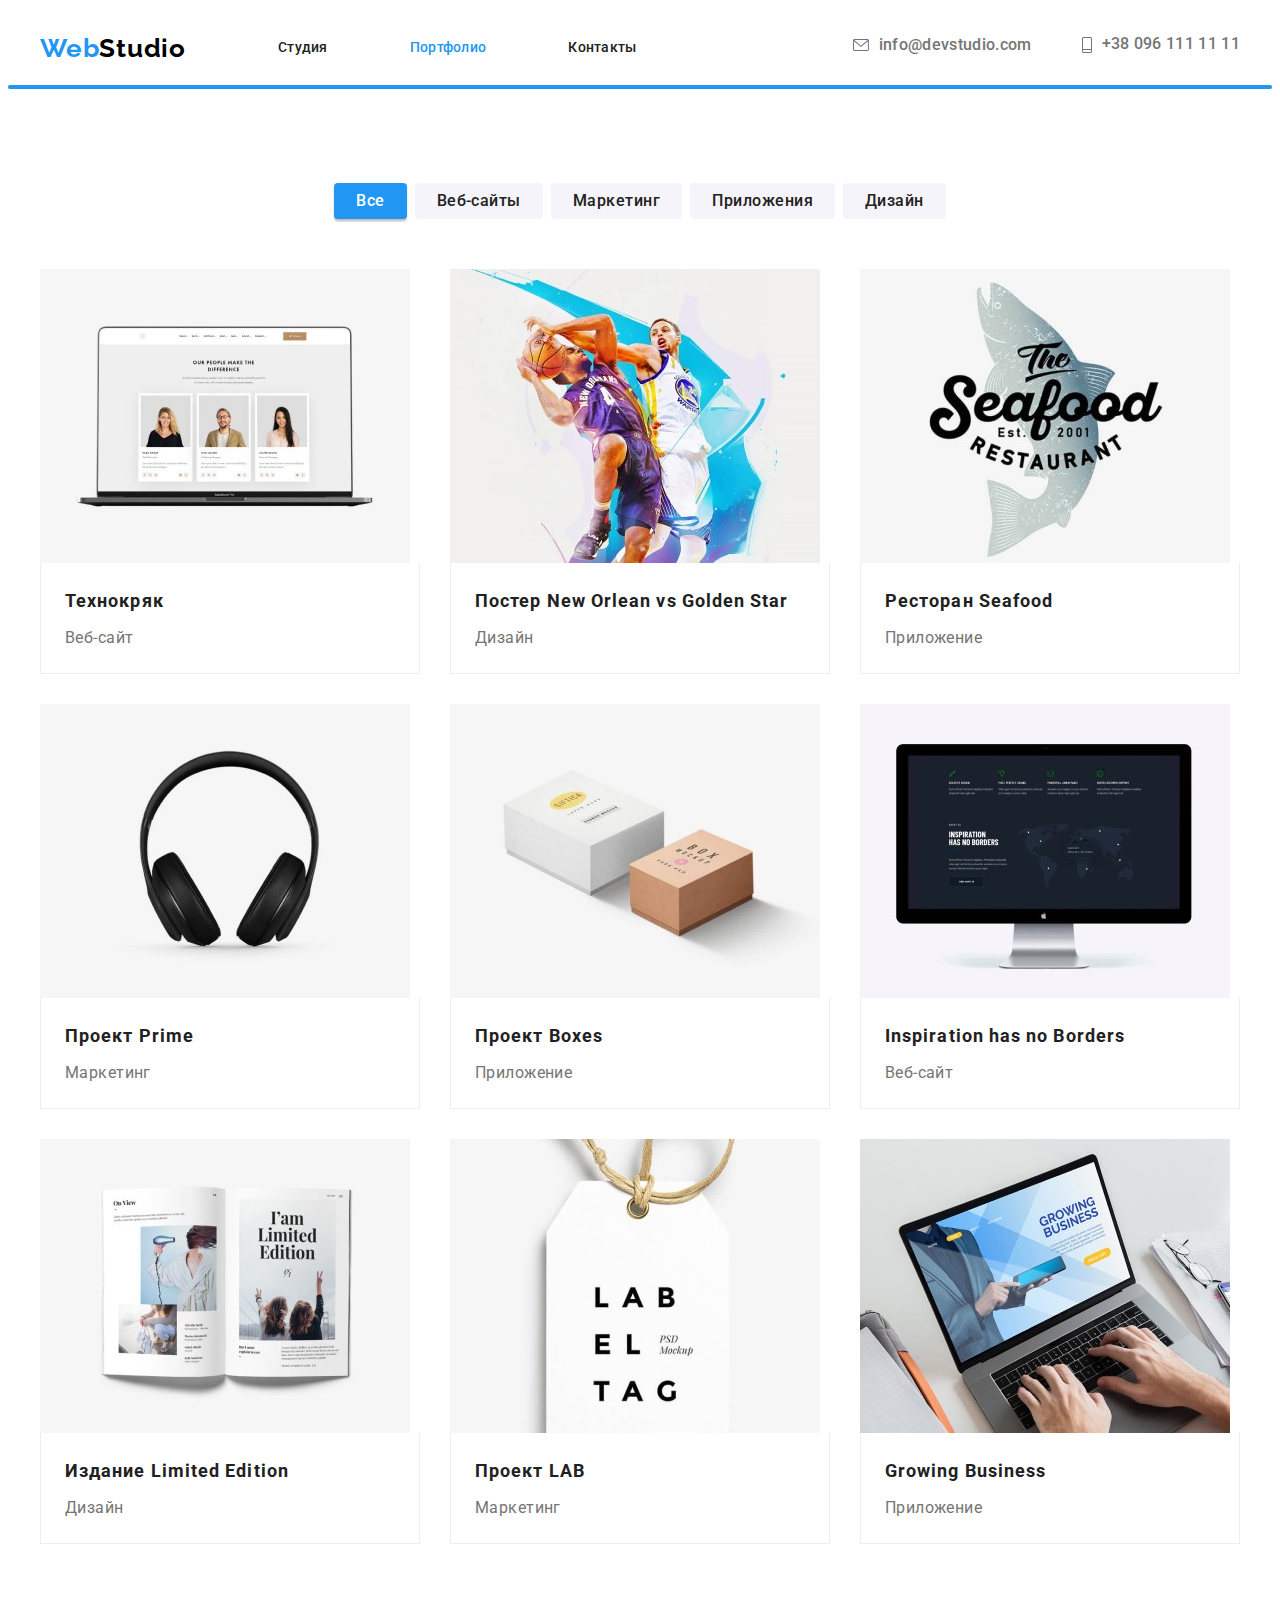
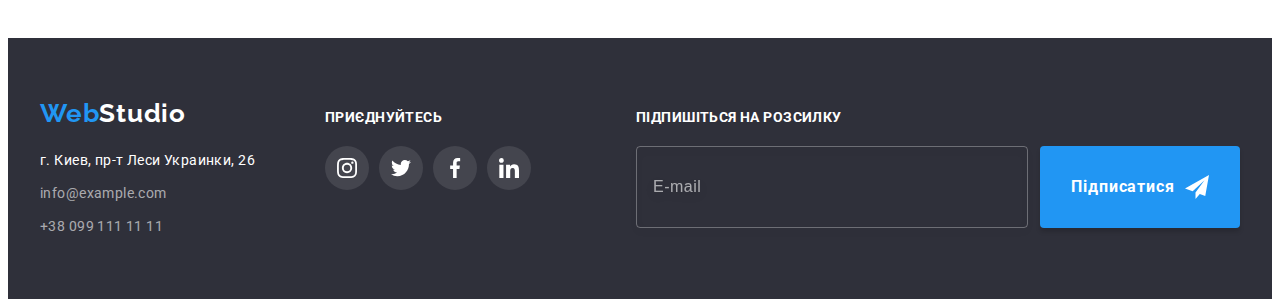
==== commit 6e8185a7: "fix logo margin" ====
--- a/portfolio.html
+++ b/portfolio.html
@@ -25,7 +25,7 @@
   <body>
     <!-- Header section  -->
     <header class="header">
-      <div class="container header__container">
+      <div class="container">
         <div class="header__mobile header--flex">
           <a class="logo header__logo link" href="" lang="en"
             >Web<span class="logo__text--upper">Studio</span>
--- a/css/main.min.css
+++ b/css/main.min.css
@@ -1 +1 @@
-:root{--main-font: "Roboto", sans-serif;--secondary-font: "Raleway", sans-serif;--grey-text-cl: #757575;--black-text-cl: #212121;--white-text-cl: #FFFFFF;--accent-cl: #2196F3;--items-cl: #AFB1B8;--white-bg-cl: #FFFFFF;--black-bg-cl: #2F303A;--grey-bg-cl: #F5F4FA;--card-ov-bg: rgba(33, 150, 243, 0.9);--border-cl: #ECECEC;--card-gap: 30px;--card-item: 1;--animation: 250ms cubic-bezier(0.4, 0, 0.2, 1);--hero-gradient: linear-gradient(to right, rgba(47, 48, 58, 0.4), rgba(47, 48, 58, 0.4))}.visually-hidden{position:absolute;width:1px;height:1px;margin:-1px;border:0;padding:0;white-space:nowrap;-webkit-clip-path:inset(100%);clip-path:inset(100%);clip:rect(0 0 0 0);overflow:hidden}body{font-family:var(--main-font);color:var(--grey-text-cl);font-size:14px;line-height:1.71;letter-spacing:.03em}body.modal-open{overflow:hidden}h1,h2,h3,h4,p{margin:0}ul,ol{margin:0;padding:0}img{display:block;max-width:100%;height:auto}.link{text-decoration:none;color:currentColor}.list{list-style:none}.card-set{display:-webkit-box;display:-ms-flexbox;display:flex;-ms-flex-wrap:wrap;flex-wrap:wrap;margin-left:calc(-1*var(--card-gap));margin-top:calc(-1*var(--card-gap))}.card-item{margin-left:var(--card-gap);margin-top:var(--card-gap);-ms-flex-preferred-size:calc(100%/var(--card-item) - var(--card-gap));flex-basis:calc(100%/var(--card-item) - var(--card-gap))}.container{padding-left:15px;padding-right:15px;width:100%;margin-right:auto;margin-left:auto}@media screen and (min-width: 480px){.container{width:480px}}@media screen and (min-width: 768px){.container{width:768px}}@media screen and (min-width: 1200px){.container{width:1200px}}.section-title{font-weight:700;font-size:28px;line-height:1.17;letter-spacing:.03em;display:-webkit-box;display:-ms-flexbox;display:flex;-webkit-box-pack:center;-ms-flex-pack:center;justify-content:center;margin-bottom:30px}@media screen and (min-width: 1200px){.section-title{font-size:36px;margin-bottom:50px}}.title{color:var(--black-text-cl)}.overlay{max-width:1600px;margin-left:auto;margin-right:auto;background-image:var(--hero-gradient),url(../images/hero/hero-sm.jpg);background-repeat:no-repeat;background-size:cover;background-position:center}@media(min-device-pixel-ratio: 2),(-webkit-min-device-pixel-ratio: 2),(min-resolution: 192dpi),(min-resolution: 2dppx){.overlay{background-image:var(--hero-gradient),url(../images/hero/hero-sm@2x.jpg)}}@media(max-width: 767.98px){.overlay{background-image:var(--hero-gradient),url(../images/hero/hero-md.jpg);background-size:cover}}@media(max-width: 767.98px)and (min-device-pixel-ratio: 2),(max-width: 767.98px)and (-webkit-min-device-pixel-ratio: 2),(max-width: 767.98px)and (min-resolution: 192dpi),(max-width: 767.98px)and (min-resolution: 2dppx){.overlay{background-image:var(--hero-gradient),url(../images/hero/hero-md@2x.jpg)}}@media screen and (min-width: 768px){.overlay{background-image:var(--hero-gradient),url(../images/hero/hero-lg.jpg);background-size:cover}}@media screen and (min-width: 768px)and (min-device-pixel-ratio: 2),screen and (min-width: 768px)and (-webkit-min-device-pixel-ratio: 2),screen and (min-width: 768px)and (min-resolution: 192dpi),screen and (min-width: 768px)and (min-resolution: 2dppx){.overlay{background-image:var(--hero-gradient),url(../images/hero/hero-lg@2x.jpg)}}.logo{color:var(--accent-cl);font-family:var(--secondary-font);font-weight:700;line-height:1.17;font-size:24px;letter-spacing:.03em}@media screen and (min-width: 1200px){.logo{font-size:26px;line-height:1.19}}.logo__text--upper{color:#000}.logo__text--lower{color:var(--white-text-cl)}.btn{display:-webkit-box;display:-ms-flexbox;display:flex;-webkit-box-pack:center;-ms-flex-pack:center;justify-content:center;-webkit-box-align:center;-ms-flex-align:center;align-items:center;font-family:inherit;font-weight:700;font-size:16px;line-height:1.88;letter-spacing:.06em;color:var(--white-text-cl);-webkit-box-shadow:0px 4px 4px rgba(0,0,0,.15);box-shadow:0px 4px 4px rgba(0,0,0,.15);background-color:var(--accent-cl);cursor:pointer;text-align:center;border-radius:4px;padding:9px 32px;border:none;min-width:200px;-webkit-transition:background-color var(--animation);transition:background-color var(--animation)}.btn:hover,.btn:focus{background-color:#188ce8}.section{padding-top:60px;padding-bottom:60px}@media screen and (min-width: 1200px){.section{padding-top:94px;padding-bottom:94px}}.socials{display:-webkit-box;display:-ms-flexbox;display:flex;-webkit-box-pack:center;-ms-flex-pack:center;justify-content:center;gap:10px}.socials__link{display:-webkit-box;display:-ms-flexbox;display:flex;-webkit-box-align:center;-ms-flex-align:center;align-items:center;-webkit-box-pack:center;-ms-flex-pack:center;justify-content:center;width:44px;height:44px;border-radius:50%;fill:var(--items-cl);-webkit-transition:fill var(--animation),background-color var(--animation);transition:fill var(--animation),background-color var(--animation)}.socials__link:hover,.socials__link:focus{fill:var(--white-bg-cl);background-color:var(--accent-cl)}.backdrop{position:fixed;top:0;left:0;z-index:50;width:100%;height:100%;background-color:rgba(0,0,0,.2);opacity:1;-webkit-transition:opacity var(--animation),visibility var(--animation);transition:opacity var(--animation),visibility var(--animation)}.backdrop--is-hidden{opacity:0;visibility:hidden;pointer-events:none}.modal{position:absolute;min-width:528px;min-height:581px;top:50%;left:50%;padding:40px;-webkit-transform:translate(-50%, -50%) scale(1);transform:translate(-50%, -50%) scale(1);-webkit-transition:visibility var(--animation),-webkit-transform var(--animation);transition:visibility var(--animation),-webkit-transform var(--animation);transition:transform var(--animation),visibility var(--animation);transition:transform var(--animation),visibility var(--animation),-webkit-transform var(--animation);background-color:var(--white-bg-cl);-webkit-box-shadow:0px 1px 3px rgba(0,0,0,.12),0px 1px 1px rgba(0,0,0,.14),0px 2px 1px rgba(0,0,0,.2);box-shadow:0px 1px 3px rgba(0,0,0,.12),0px 1px 1px rgba(0,0,0,.14),0px 2px 1px rgba(0,0,0,.2);border-radius:4px}.modal__btn{position:absolute;top:8px;right:8px;display:-webkit-box;display:-ms-flexbox;display:flex;-webkit-box-align:center;-ms-flex-align:center;align-items:center;-webkit-box-pack:center;-ms-flex-pack:center;justify-content:center;width:30px;height:30px;padding:0;cursor:pointer;border-radius:50%;border:1px solid rgba(0,0,0,.1);background-color:var(--white-bg-cl);-webkit-transition:fill var(--animation);transition:fill var(--animation)}.modal__btn:hover,.modal__btn:focus{fill:var(--accent-cl)}.backdrop--is-hidden .modal{-webkit-transform:translate(-50%, -50%) scale(0.3);transform:translate(-50%, -50%) scale(0.3)}@media(max-width: 1199.98px){.form{-webkit-box-align:center;-ms-flex-align:center;align-items:center}}.form__input{background-color:rgba(0,0,0,0);padding:15px 16px;width:100%;height:50px;color:var(--white-text-cl);border:1px solid rgba(255,255,255,.3);-webkit-filter:drop-shadow(0px 4px 4px rgba(0, 0, 0, 0.15));filter:drop-shadow(0px 4px 4px rgba(0, 0, 0, 0.15));border-radius:4px}@media screen and (min-width: 768px){.form__input{width:450px}}@media screen and (min-width: 1200px){.form__input{width:358px}}.form__input::-webkit-input-placeholder{font-size:16px;line-height:1.25;-webkit-box-align:center;align-items:center;letter-spacing:.03em;color:rgba(255,255,255,.6)}.form__input::-moz-placeholder{font-size:16px;line-height:1.25;align-items:center;letter-spacing:.03em;color:rgba(255,255,255,.6)}.form__input:-ms-input-placeholder{font-size:16px;line-height:1.25;-ms-flex-align:center;align-items:center;letter-spacing:.03em;color:rgba(255,255,255,.6)}.form__input::-ms-input-placeholder{font-size:16px;line-height:1.25;-ms-flex-align:center;align-items:center;letter-spacing:.03em;color:rgba(255,255,255,.6)}.form__input::placeholder{font-size:16px;line-height:1.25;-webkit-box-align:center;-ms-flex-align:center;align-items:center;letter-spacing:.03em;color:rgba(255,255,255,.6)}.register-form{text-align:center}.register-form__title{display:block;margin-bottom:12px;font-weight:700;font-size:20px;line-height:1.15;text-align:center;letter-spacing:.03em;color:var(--black-text-cl)}.register-form__group{margin-bottom:20px}.register-form__wrap{display:-webkit-box;display:-ms-flexbox;display:flex;-webkit-box-orient:vertical;-webkit-box-direction:normal;-ms-flex-direction:column;flex-direction:column;margin-bottom:10px}.register-form__box{position:relative}.register-form__wrap:last-child{margin-bottom:20px}.register-form__input:focus,.register-form__input:hover{border-color:var(--accent-cl)}.register-form__Commentary:focus,.register-form__Commentary:hover{border-color:var(--accent-cl)}.register-form__input:focus+.register-form__icon,.register-form__input:hover+.register-form__icon{fill:var(--accent-cl)}.register-form__label{display:block;text-align:left;margin-bottom:4px;font-size:12px;line-height:1.1666666667;letter-spacing:.01em;color:var(--grey-text-cl)}.register-form__input{width:100%;height:40px;border:1px solid rgba(33,33,33,.2);border-radius:4px;padding:12px;padding-left:42px;outline:rgba(0,0,0,0);-webkit-transition:border-color var(--animation);transition:border-color var(--animation)}.register-form__icon{position:absolute;top:50%;-webkit-transform:translateY(-50%);transform:translateY(-50%);left:12px;-webkit-transition:fill var(--animation);transition:fill var(--animation)}.register-form__Commentary{width:100%;height:120px;border:1px solid rgba(33,33,33,.2);border-radius:4px;padding:12px 16px;outline:rgba(0,0,0,0);resize:none;-webkit-transition:border-color var(--animation);transition:border-color var(--animation)}.register-form textarea::-webkit-input-placeholder{font-weight:400;font-size:12px;line-height:1.1666666667;letter-spacing:.01em;color:rgba(117,117,117,.5)}.register-form textarea::-moz-placeholder{font-weight:400;font-size:12px;line-height:1.1666666667;letter-spacing:.01em;color:rgba(117,117,117,.5)}.register-form textarea:-ms-input-placeholder{font-weight:400;font-size:12px;line-height:1.1666666667;letter-spacing:.01em;color:rgba(117,117,117,.5)}.register-form textarea::-ms-input-placeholder{font-weight:400;font-size:12px;line-height:1.1666666667;letter-spacing:.01em;color:rgba(117,117,117,.5)}.register-form textarea::placeholder{font-weight:400;font-size:12px;line-height:1.1666666667;letter-spacing:.01em;color:rgba(117,117,117,.5)}.register-form__agreement{margin-bottom:30px}.register-form__btn{margin:0 auto}.agreement{display:-webkit-box;display:-ms-flexbox;display:flex;-webkit-box-align:center;-ms-flex-align:center;align-items:center;-webkit-box-pack:center;-ms-flex-pack:center;justify-content:center;gap:8px;cursor:pointer}.agreement__text{font-size:14px;line-height:1.7142857143;letter-spacing:.03em;-webkit-user-select:none;-moz-user-select:none;-ms-user-select:none;user-select:none;text-underline-position:under}.agreement__link{color:var(--accent-cl)}.agreement__icon--uncheck{-webkit-transition:fill var(--animation);transition:fill var(--animation)}.agreement__icon--check{opacity:0;-webkit-transition:opacity var(--animation);transition:opacity var(--animation)}.agreement__checkbox:checked+.agreement__icon .agreement__icon--uncheck{opacity:0;-webkit-transition:opacity var(--animation);transition:opacity var(--animation)}.agreement__checkbox:focus+.agreement__icon .agreement__icon--uncheck,.agreement__checkbox:hover+.agreement__icon .agreement__icon--uncheck{fill:var(--accent-cl)}.agreement__checkbox:checked+.agreement__icon .agreement__icon--check{opacity:1}.radio-btn{font-family:inherit;font-weight:500;font-size:16px;line-height:1.62;letter-spacing:.03em;color:var(--black-text-cl);background-color:var(--grey-bg-cl);cursor:pointer;text-align:center;border-radius:4px;border:none;padding:5px 22px;-webkit-transition:color var(--animation),background-color var(--animation),-webkit-box-shadow var(--animation);transition:color var(--animation),background-color var(--animation),-webkit-box-shadow var(--animation);transition:color var(--animation),background-color var(--animation),box-shadow var(--animation);transition:color var(--animation),background-color var(--animation),box-shadow var(--animation),-webkit-box-shadow var(--animation)}.radio-btn:hover,.radio-btn:focus{color:var(--white-text-cl);background-color:var(--accent-cl);-webkit-box-shadow:0px 3px 1px rgba(0,0,0,.1),0px 1px 2px rgba(0,0,0,.08),0px 2px 2px rgba(0,0,0,.12);box-shadow:0px 3px 1px rgba(0,0,0,.1),0px 1px 2px rgba(0,0,0,.08),0px 2px 2px rgba(0,0,0,.12)}.radio-btn--current{color:var(--white-text-cl);background-color:var(--accent-cl);-webkit-box-shadow:0px 3px 1px rgba(0,0,0,.1),0px 1px 2px rgba(0,0,0,.08),0px 2px 2px rgba(0,0,0,.12);box-shadow:0px 3px 1px rgba(0,0,0,.1),0px 1px 2px rgba(0,0,0,.08),0px 2px 2px rgba(0,0,0,.12)}.portfolio__list{gap:8px;display:-webkit-box;display:-ms-flexbox;display:flex;-ms-flex-wrap:wrap;flex-wrap:wrap}@media screen and (min-width: 480px){.portfolio__list{-webkit-box-pack:left;-ms-flex-pack:left;justify-content:left}}@media screen and (min-width: 768px){.portfolio__list{-webkit-box-pack:center;-ms-flex-pack:center;justify-content:center;margin-bottom:50px}}.nav__list{display:-webkit-box;display:-ms-flexbox;display:flex;-webkit-box-orient:vertical;-webkit-box-direction:normal;-ms-flex-direction:column;flex-direction:column;gap:32px;-webkit-box-align:start;-ms-flex-align:start;align-items:flex-start;font-weight:500;font-size:40px;line-height:1.18;text-align:center;letter-spacing:.02em}@media screen and (min-width: 768px){.nav__list{-webkit-box-orient:horizontal;-webkit-box-direction:normal;-ms-flex-direction:row;flex-direction:row;font-size:14px;line-height:1.14;letter-spacing:.02em}}@media screen and (min-width: 1200px){.nav__item:not(:last-child){margin-right:50px}}.nav__link{display:block;color:var(--black-text-cl);-webkit-transition:color var(--animation);transition:color var(--animation)}@media screen and (min-width: 768px){.nav__link{padding-top:32px;padding-bottom:32px}}.nav__link:hover,.nav__link:focus{color:var(--accent-cl)}.nav__link--current-page{color:var(--accent-cl)}.nav__link--current-page::after{content:"";position:absolute;display:block;bottom:-1px;right:0;width:100%;height:4px;background-color:var(--accent-cl);border-radius:2px}@media(max-width: 767.98px){.nav__link--current-page::after{display:none}}.nav--margin-left{margin-left:0}@media screen and (min-width: 768px){.nav--margin-left{margin-left:88px}}@media screen and (min-width: 1200px){.nav--margin-left{margin-left:92px}}.mobile-menu{text-align:left;padding:48px 40px;background-color:var(--white-bg-cl);-webkit-box-shadow:0px 4px 8px rgba(0,0,0,.04),0px 2px 4px rgba(0,0,0,.08),0px 1px 3px rgba(0,0,0,.16);box-shadow:0px 4px 8px rgba(0,0,0,.04),0px 2px 4px rgba(0,0,0,.08),0px 1px 3px rgba(0,0,0,.16);z-index:30;-webkit-transition:-webkit-transform var(--animation);transition:-webkit-transform var(--animation);transition:transform var(--animation);transition:transform var(--animation), -webkit-transform var(--animation)}.mobile-menu.is-open{display:-webkit-box;display:-ms-flexbox;display:flex;-webkit-box-orient:vertical;-webkit-box-direction:normal;-ms-flex-direction:column;flex-direction:column;-webkit-box-align:start;-ms-flex-align:start;align-items:flex-start;-webkit-transform:translateX(0);transform:translateX(0);opacity:1}@media(max-width: 767.98px){.mobile-menu{display:none;position:fixed;top:0;left:0;width:100vw;height:100vh;-webkit-transform:translateX(100%);transform:translateX(100%);opacity:0}}@media screen and (min-width: 768px){.mobile-menu{display:-webkit-box;display:-ms-flexbox;display:flex;-webkit-box-align:center;-ms-flex-align:center;align-items:center;-webkit-box-pack:justify;-ms-flex-pack:justify;justify-content:space-between;-webkit-box-shadow:none;box-shadow:none;-webkit-box-flex:1;-ms-flex-positive:1;flex-grow:1;padding:0}}.menu-button{display:inline-block;position:absolute;top:10px;right:10px;margin:0;padding:0;border:none;background-color:rgba(0,0,0,0);-webkit-box-align:center;-ms-flex-align:center;align-items:center;margin-left:auto;z-index:40;min-width:40px;min-height:40px;cursor:pointer;-webkit-transition:color var(--animation);transition:color var(--animation)}.menu-button.is-open{position:fixed}.menu-button:hover,.menu-button:focus{color:var(--accent-cl)}@media screen and (min-width: 768px){.menu-button{display:none}}.menu-button__burger-icon{display:block;fill:currentColor}.menu-button.is-open .menu-button__burger-icon{display:none}.menu-button__close-mobile{display:none;fill:currentColor}.menu-button.is-open .menu-button__close-mobile{display:block}.mobile-social{display:none}@media(max-width: 767.98px){.mobile-social{display:-webkit-box;display:-ms-flexbox;display:flex;margin-top:64px}}.mobile-social__list{padding-left:10px;padding-right:10px;border-right:1px solid rgba(33,33,33,.2)}.mobile-social__list:last-child{border:0;padding-right:0}.mobile-social__list:first-child{padding-left:0}.mobile-social__link{font-weight:500;font-size:12px;line-height:1.22;letter-spacing:.02em;color:var(--accent-cl)}@media screen and (min-width: 480px){.mobile-social__link{font-size:18px}}.header{position:relative;border-bottom:1px solid var(--border-cl)}@media(max-width: 767.98px){.header__mobile{min-height:60px;display:-webkit-box;display:-ms-flexbox;display:flex;-webkit-box-align:center;-ms-flex-align:center;align-items:center;-webkit-box-pack:justify;-ms-flex-pack:justify;justify-content:space-between}}.header__contact-list{display:-webkit-box;display:-ms-flexbox;display:flex}@media(max-width: 767.98px){.header__contact-list{-webkit-box-orient:vertical;-webkit-box-direction:reverse;-ms-flex-direction:column-reverse;flex-direction:column-reverse;-webkit-box-align:start;-ms-flex-align:start;align-items:flex-start;gap:32px;margin-top:auto}}@media(min-width: 768px)and (max-width: 1199.98px){.header__contact-list{-webkit-box-orient:vertical;-webkit-box-direction:normal;-ms-flex-direction:column;flex-direction:column;gap:10px;font-weight:500;font-size:14px;line-height:1.14;letter-spacing:.02em;margin-left:auto}}@media screen and (min-width: 1200px){.header__contact-list{display:-webkit-box;display:-ms-flexbox;display:flex;gap:50px;margin-left:auto;font-size:14px;line-height:1.1428571429;-webkit-box-align:center;-ms-flex-align:center;align-items:center}}@media(max-width: 767.98px){.header__item:first-child{margin-bottom:32px;font-size:34px;line-height:1.1764705882}}@media(min-width: 768px)and (max-width: 1199.98px){.header__item:first-child{margin-bottom:10px}}@media screen and (min-width: 1200px){.header__contact-item:last-child{margin-left:50px}}.header__contact-link{display:-webkit-inline-box;display:-ms-inline-flexbox;display:inline-flex;-webkit-box-align:center;-ms-flex-align:center;align-items:center;color:var(--grey-text-cl);font-weight:500;font-size:24px;line-height:1.16;letter-spacing:.02em;-webkit-transition:color var(--animation);transition:color var(--animation)}@media screen and (min-width: 768px){.header__contact-link{font-size:12px}}@media screen and (min-width: 1200px){.header__contact-link{font-size:16px}}.header__logo{margin-right:93px}.header__contact-link:hover,.header__contact-link:focus{color:var(--accent-cl)}.header__icon{display:none}@media screen and (min-width: 768px){.header__icon{display:block;margin-right:10px;fill:currentColor}}@media(max-width: 767.98px){.menu{display:none}}@media screen and (min-width: 768px){.header--flex{display:-webkit-box;display:-ms-flexbox;display:flex;-webkit-box-align:center;-ms-flex-align:center;align-items:center}}.hero{padding-top:118px;padding-bottom:118px;text-align:center;background-color:var(--grey-text-cl)}@media screen and (min-width: 1200px){.hero{padding-top:200px;padding-bottom:200px}}.hero__title{font-weight:900;font-size:26px;line-height:1.61;letter-spacing:.06em;text-transform:uppercase;color:var(--white-text-cl);max-width:360px;margin-right:auto;margin-left:auto;margin-bottom:30px}@media screen and (min-width: 1200px){.hero__title{font-size:44px;line-height:1.36;max-width:696px}}.hero__btn{margin:0 auto}.about__title{font-weight:700;font-size:14px;line-height:1.14;letter-spacing:.03em;text-transform:uppercase;margin-bottom:10px}@media(max-width: 767.98px){.about__title{text-align:center}}.about__thumb{display:-webkit-box;display:-ms-flexbox;display:flex;background-color:var(--grey-bg-cl);border-radius:4px;margin-bottom:30px;height:120px;-webkit-box-pack:center;-ms-flex-pack:center;justify-content:center;-webkit-box-align:center;-ms-flex-align:center;align-items:center}@media screen and (min-width: 768px){.about{--card-item: 2}}@media screen and (min-width: 1200px){.about{--card-item: 4}}.work{padding-top:0}@media(max-width: 1199.98px){.work{display:none}}.work__thumb{position:relative}.work__desc{position:absolute;bottom:0;left:0;background-color:rgba(47,48,58,.8);width:100%;padding-top:27px;padding-bottom:27px;display:-webkit-box;display:-ms-flexbox;display:flex;-webkit-box-pack:center;-ms-flex-pack:center;justify-content:center}.work__text-desc{font-weight:700;line-height:1.14;text-transform:uppercase;color:var(--white-text-cl)}.work__list{--card-item: 3}.team{background-color:var(--grey-bg-cl)}@media screen and (min-width: 768px){.team{--card-item: 2}}@media screen and (min-width: 1200px){.team{--card-item: 4}}.team__content{text-align:center;padding-top:30px;padding-bottom:24px;background:var(--white-bg-cl);-webkit-box-shadow:0px 1px 3px rgba(0,0,0,.12),0px 1px 1px rgba(0,0,0,.14),0px 2px 1px rgba(0,0,0,.2);box-shadow:0px 1px 3px rgba(0,0,0,.12),0px 1px 1px rgba(0,0,0,.14),0px 2px 1px rgba(0,0,0,.2);border-radius:0px 0px 4px 4px}@media screen and (min-width: 1200px){.team__content{margin-bottom:30px}}.team__title{font-size:16px;font-weight:500;line-height:1.19;letter-spacing:.03em;margin-bottom:10px}.team__text{font-size:16px;line-height:1.19;letter-spacing:.03em;margin-bottom:16px}.clients__list{display:-webkit-box;display:-ms-flexbox;display:flex;--card-item: 2}@media screen and (min-width: 768px){.clients__list{--card-item: 3}}@media screen and (min-width: 1200px){.clients__list{--card-item: 6}}.clients__link{display:-webkit-box;display:-ms-flexbox;display:flex;border:1px solid currentColor;border-radius:4px;height:92px;-webkit-box-align:center;-ms-flex-align:center;align-items:center;-webkit-box-pack:center;-ms-flex-pack:center;justify-content:center;color:var(--items-cl);-webkit-transition:color var(--animation);transition:color var(--animation)}.clients__icon{fill:currentColor}.clients__link:hover,.clients__link:focus{color:var(--accent-cl)}.footer{background-color:var(--black-bg-cl);padding-top:60px;padding-bottom:60px}@media(max-width: 1199.98px){.footer{text-align:center}}.footer__contacts{font-style:normal;color:rgba(255,255,255,.6)}.footer__container{display:-webkit-box;display:-ms-flexbox;display:flex;-webkit-box-orient:vertical;-webkit-box-direction:normal;-ms-flex-direction:column;flex-direction:column;gap:60px}@media screen and (min-width: 1200px){.footer__container{display:-webkit-box;display:-ms-flexbox;display:flex;gap:70px;-webkit-box-align:baseline;-ms-flex-align:baseline;align-items:baseline;-webkit-box-orient:horizontal;-webkit-box-direction:normal;-ms-flex-direction:row;flex-direction:row}}@media(max-width: 767.98px){.footer__wrap{display:-webkit-box;display:-ms-flexbox;display:flex;-webkit-box-orient:vertical;-webkit-box-direction:normal;-ms-flex-direction:column;flex-direction:column;gap:60px}}@media(min-width: 768px)and (max-width: 1199.98px){.footer__wrap{display:-webkit-box;display:-ms-flexbox;display:flex;-webkit-box-pack:center;-ms-flex-pack:center;justify-content:center;gap:165px}}@media screen and (min-width: 1200px){.footer__wrap{display:-webkit-box;display:-ms-flexbox;display:flex;-webkit-box-align:baseline;-ms-flex-align:baseline;align-items:baseline;gap:70px}}@media(max-width: 1199.98px){.footer__form-field{display:-webkit-box;display:-ms-flexbox;display:flex;-webkit-box-orient:vertical;-webkit-box-direction:normal;-ms-flex-direction:column;flex-direction:column;gap:20px;-webkit-box-align:center;-ms-flex-align:center;align-items:center}}@media screen and (min-width: 1200px){.footer__form-field{display:-webkit-box;display:-ms-flexbox;display:flex;gap:12px}}.footer__logo{display:inline-block;margin-bottom:20px}.footer__list{margin-bottom:9px}.footer__list:last-child{margin-bottom:0}.footer__link--transparent{-webkit-transition:color var(--animation);transition:color var(--animation)}.footer__link--transparent:hover,.footer__link--transparent:focus{color:var(--white-text-cl)}.footer__link{color:var(--white-text-cl)}@media screen and (min-width: 1200px){.footer__form{margin-left:auto}}.footer__text{display:-webkit-box;display:-ms-flexbox;display:flex;font-weight:700;font-size:14px;line-height:1.14;letter-spacing:.03em;text-transform:uppercase;margin-bottom:10px;color:var(--white-text-cl);margin-bottom:20px}@media(max-width: 1199.98px){.footer__text{-webkit-box-pack:center;-ms-flex-pack:center;justify-content:center}}.footer__socials{background-color:rgba(255,255,255,.1);fill:var(--white-text-cl)}.footer__btn{margin:0 auto;padding:10px 28px;gap:10px}.projects{--card-item: 1}@media screen and (min-width: 768px){.projects{--card-item: 2}}@media screen and (min-width: 1200px){.projects{--card-item: 3}}.projects__content{padding-top:20px;padding-left:24px;padding-bottom:20px;padding-right:24px;border-top:none;border-right:1px solid #eee;border-bottom:1px solid #eee;border-left:1px solid #eee}.projects__title{font-weight:700;font-size:18px;line-height:2;letter-spacing:.06em;color:var(--black-text-cl);margin-bottom:4px}.projects__desc{font-size:16px;line-height:1.88}.projects__link{display:block;-webkit-transition:-webkit-box-shadow var(--animation);transition:-webkit-box-shadow var(--animation);transition:box-shadow var(--animation);transition:box-shadow var(--animation), -webkit-box-shadow var(--animation)}.projects__link:hover,.projects__link:focus{-webkit-box-shadow:0px 1px 1px rgba(0,0,0,.12),0px 4px 4px rgba(0,0,0,.06),1px 4px 6px rgba(0,0,0,.16);box-shadow:0px 1px 1px rgba(0,0,0,.12),0px 4px 4px rgba(0,0,0,.06),1px 4px 6px rgba(0,0,0,.16)}.projects__link:hover .projects__overlay,.projects__link:focus .projects__overlay{-webkit-transform:translateY(0);transform:translateY(0)}.projects__card{position:relative;overflow:hidden}.projects__overlay{position:absolute;top:0;left:0;display:-webkit-box;display:-ms-flexbox;display:flex;-webkit-box-align:center;-ms-flex-align:center;align-items:center;-webkit-box-pack:center;-ms-flex-pack:center;justify-content:center;-webkit-transform:translateY(100%);transform:translateY(100%);width:100%;height:100%;background-color:var(--card-ov-bg);-webkit-transition:-webkit-transform var(--animation);transition:-webkit-transform var(--animation);transition:transform var(--animation);transition:transform var(--animation), -webkit-transform var(--animation)}.projects__text{font-size:18px;line-height:1.55;padding:63px 24px;color:var(--white-text-cl)}/*# sourceMappingURL=main.min.css.map */+:root{--main-font: "Roboto", sans-serif;--secondary-font: "Raleway", sans-serif;--grey-text-cl: #757575;--black-text-cl: #212121;--white-text-cl: #FFFFFF;--accent-cl: #2196F3;--items-cl: #AFB1B8;--white-bg-cl: #FFFFFF;--black-bg-cl: #2F303A;--grey-bg-cl: #F5F4FA;--card-ov-bg: rgba(33, 150, 243, 0.9);--border-cl: #ECECEC;--card-gap: 30px;--card-item: 1;--animation: 250ms cubic-bezier(0.4, 0, 0.2, 1);--hero-gradient: linear-gradient(to right, rgba(47, 48, 58, 0.4), rgba(47, 48, 58, 0.4))}.visually-hidden{position:absolute;width:1px;height:1px;margin:-1px;border:0;padding:0;white-space:nowrap;-webkit-clip-path:inset(100%);clip-path:inset(100%);clip:rect(0 0 0 0);overflow:hidden}body{font-family:var(--main-font);color:var(--grey-text-cl);font-size:14px;line-height:1.71;letter-spacing:.03em}body.modal-open{overflow:hidden}h1,h2,h3,h4,p{margin:0}ul,ol{margin:0;padding:0}img{display:block;max-width:100%;height:auto}.link{text-decoration:none;color:currentColor}.list{list-style:none}.card-set{display:-webkit-box;display:-ms-flexbox;display:flex;-ms-flex-wrap:wrap;flex-wrap:wrap;margin-left:calc(-1*var(--card-gap));margin-top:calc(-1*var(--card-gap))}.card-item{margin-left:var(--card-gap);margin-top:var(--card-gap);-ms-flex-preferred-size:calc(100%/var(--card-item) - var(--card-gap));flex-basis:calc(100%/var(--card-item) - var(--card-gap))}.container{padding-left:15px;padding-right:15px;margin-right:auto;margin-left:auto}@media screen and (min-width: 480px){.container{width:480px}}@media screen and (min-width: 768px){.container{width:768px}}@media screen and (min-width: 1200px){.container{width:1200px}}.section-title{font-weight:700;font-size:28px;line-height:1.17;letter-spacing:.03em;display:-webkit-box;display:-ms-flexbox;display:flex;-webkit-box-pack:center;-ms-flex-pack:center;justify-content:center;margin-bottom:30px}@media screen and (min-width: 1200px){.section-title{font-size:36px;margin-bottom:50px}}.title{color:var(--black-text-cl)}.overlay{max-width:1600px;margin-left:auto;margin-right:auto;background-image:var(--hero-gradient),url(../images/hero/hero-sm.jpg);background-repeat:no-repeat;background-size:cover;background-position:center}@media(min-device-pixel-ratio: 2),(-webkit-min-device-pixel-ratio: 2),(min-resolution: 192dpi),(min-resolution: 2dppx){.overlay{background-image:var(--hero-gradient),url(../images/hero/hero-sm@2x.jpg)}}@media(max-width: 767.98px){.overlay{background-image:var(--hero-gradient),url(../images/hero/hero-md.jpg);background-size:cover}}@media(max-width: 767.98px)and (min-device-pixel-ratio: 2),(max-width: 767.98px)and (-webkit-min-device-pixel-ratio: 2),(max-width: 767.98px)and (min-resolution: 192dpi),(max-width: 767.98px)and (min-resolution: 2dppx){.overlay{background-image:var(--hero-gradient),url(../images/hero/hero-md@2x.jpg)}}@media screen and (min-width: 768px){.overlay{background-image:var(--hero-gradient),url(../images/hero/hero-lg.jpg);background-size:cover}}@media screen and (min-width: 768px)and (min-device-pixel-ratio: 2),screen and (min-width: 768px)and (-webkit-min-device-pixel-ratio: 2),screen and (min-width: 768px)and (min-resolution: 192dpi),screen and (min-width: 768px)and (min-resolution: 2dppx){.overlay{background-image:var(--hero-gradient),url(../images/hero/hero-lg@2x.jpg)}}.logo{color:var(--accent-cl);font-family:var(--secondary-font);font-weight:700;line-height:1.17;font-size:24px;letter-spacing:.03em}@media screen and (min-width: 1200px){.logo{font-size:26px;line-height:1.19}}.logo__text--upper{color:#000}.logo__text--lower{color:var(--white-text-cl)}.btn{display:-webkit-box;display:-ms-flexbox;display:flex;-webkit-box-pack:center;-ms-flex-pack:center;justify-content:center;-webkit-box-align:center;-ms-flex-align:center;align-items:center;font-family:inherit;font-weight:700;font-size:16px;line-height:1.88;letter-spacing:.06em;color:var(--white-text-cl);-webkit-box-shadow:0px 4px 4px rgba(0,0,0,.15);box-shadow:0px 4px 4px rgba(0,0,0,.15);background-color:var(--accent-cl);cursor:pointer;text-align:center;border-radius:4px;padding:9px 32px;border:none;min-width:200px;-webkit-transition:background-color var(--animation);transition:background-color var(--animation)}.btn:hover,.btn:focus{background-color:#188ce8}.section{padding-top:60px;padding-bottom:60px}@media screen and (min-width: 1200px){.section{padding-top:94px;padding-bottom:94px}}.socials{display:-webkit-box;display:-ms-flexbox;display:flex;-webkit-box-pack:center;-ms-flex-pack:center;justify-content:center;gap:10px}.socials__link{display:-webkit-box;display:-ms-flexbox;display:flex;-webkit-box-align:center;-ms-flex-align:center;align-items:center;-webkit-box-pack:center;-ms-flex-pack:center;justify-content:center;width:44px;height:44px;border-radius:50%;fill:var(--items-cl);-webkit-transition:fill var(--animation),background-color var(--animation);transition:fill var(--animation),background-color var(--animation)}.socials__link:hover,.socials__link:focus{fill:var(--white-bg-cl);background-color:var(--accent-cl)}.backdrop{position:fixed;top:0;left:0;z-index:50;width:100%;height:100%;background-color:rgba(0,0,0,.2);opacity:1;-webkit-transition:opacity var(--animation),visibility var(--animation);transition:opacity var(--animation),visibility var(--animation)}@media(max-width: 767.98px){.backdrop{overflow-y:scroll;padding:93px 15px}}.backdrop--is-hidden{opacity:0;visibility:hidden;pointer-events:none}.modal{position:absolute;max-height:609px;top:50%;left:50%;padding:40px;-webkit-transform:translate(-50%, -50%) scale(1);transform:translate(-50%, -50%) scale(1);-webkit-transition:visibility var(--animation),-webkit-transform var(--animation);transition:visibility var(--animation),-webkit-transform var(--animation);transition:transform var(--animation),visibility var(--animation);transition:transform var(--animation),visibility var(--animation),-webkit-transform var(--animation);background-color:var(--white-bg-cl);-webkit-box-shadow:0px 1px 3px rgba(0,0,0,.12),0px 1px 1px rgba(0,0,0,.14),0px 2px 1px rgba(0,0,0,.2);box-shadow:0px 1px 3px rgba(0,0,0,.12),0px 1px 1px rgba(0,0,0,.14),0px 2px 1px rgba(0,0,0,.2);border-radius:4px}@media screen and (min-width: 480px){.modal{max-width:450px;width:100%}}@media screen and (min-width: 1200px){.modal{max-width:528px;max-height:581px}}.modal__btn{position:absolute;top:8px;right:8px;display:-webkit-box;display:-ms-flexbox;display:flex;-webkit-box-align:center;-ms-flex-align:center;align-items:center;-webkit-box-pack:center;-ms-flex-pack:center;justify-content:center;width:30px;height:30px;padding:0;cursor:pointer;border-radius:50%;border:1px solid rgba(0,0,0,.1);background-color:var(--white-bg-cl);-webkit-transition:fill var(--animation);transition:fill var(--animation)}.modal__btn:hover,.modal__btn:focus{fill:var(--accent-cl)}.backdrop--is-hidden .modal{-webkit-transform:translate(-50%, -50%) scale(0.3);transform:translate(-50%, -50%) scale(0.3)}@media(max-width: 1199.98px){.form{-webkit-box-align:center;-ms-flex-align:center;align-items:center}}.form__input{background-color:rgba(0,0,0,0);padding:15px 16px;width:100%;height:50px;color:var(--white-text-cl);border:1px solid rgba(255,255,255,.3);-webkit-filter:drop-shadow(0px 4px 4px rgba(0, 0, 0, 0.15));filter:drop-shadow(0px 4px 4px rgba(0, 0, 0, 0.15));border-radius:4px}@media screen and (min-width: 768px){.form__input{width:450px}}@media screen and (min-width: 1200px){.form__input{width:358px}}.form__input::-webkit-input-placeholder{font-size:16px;line-height:1.25;-webkit-box-align:center;align-items:center;letter-spacing:.03em;color:rgba(255,255,255,.6)}.form__input::-moz-placeholder{font-size:16px;line-height:1.25;align-items:center;letter-spacing:.03em;color:rgba(255,255,255,.6)}.form__input:-ms-input-placeholder{font-size:16px;line-height:1.25;-ms-flex-align:center;align-items:center;letter-spacing:.03em;color:rgba(255,255,255,.6)}.form__input::-ms-input-placeholder{font-size:16px;line-height:1.25;-ms-flex-align:center;align-items:center;letter-spacing:.03em;color:rgba(255,255,255,.6)}.form__input::placeholder{font-size:16px;line-height:1.25;-webkit-box-align:center;-ms-flex-align:center;align-items:center;letter-spacing:.03em;color:rgba(255,255,255,.6)}.register-form{text-align:center}.register-form__title{display:block;margin-bottom:12px;font-weight:700;font-size:20px;line-height:1.5;text-align:center;letter-spacing:.03em;color:var(--black-text-cl)}@media screen and (min-width: 1200px){.register-form__title{line-height:1.15}}.register-form__group{margin-bottom:20px}.register-form__wrap{display:-webkit-box;display:-ms-flexbox;display:flex;-webkit-box-orient:vertical;-webkit-box-direction:normal;-ms-flex-direction:column;flex-direction:column;margin-bottom:10px}.register-form__box{position:relative}.register-form__wrap:last-child{margin-bottom:20px}.register-form__input:focus,.register-form__input:hover{border-color:var(--accent-cl)}.register-form__Commentary:focus,.register-form__Commentary:hover{border-color:var(--accent-cl)}.register-form__input:focus+.register-form__icon,.register-form__input:hover+.register-form__icon{fill:var(--accent-cl)}.register-form__label{display:block;text-align:left;margin-bottom:4px;font-size:12px;line-height:1.1666666667;letter-spacing:.01em;color:var(--grey-text-cl)}.register-form__input{width:100%;height:40px;border:1px solid rgba(33,33,33,.2);border-radius:4px;padding:12px;padding-left:42px;outline:rgba(0,0,0,0);-webkit-transition:border-color var(--animation);transition:border-color var(--animation)}.register-form__icon{position:absolute;top:50%;-webkit-transform:translateY(-50%);transform:translateY(-50%);left:12px;-webkit-transition:fill var(--animation);transition:fill var(--animation)}.register-form__Commentary{width:100%;height:120px;border:1px solid rgba(33,33,33,.2);border-radius:4px;padding:12px 16px;outline:rgba(0,0,0,0);resize:none;-webkit-transition:border-color var(--animation);transition:border-color var(--animation)}.register-form textarea::-webkit-input-placeholder{font-weight:400;font-size:12px;line-height:1.1666666667;letter-spacing:.01em;color:rgba(117,117,117,.5)}.register-form textarea::-moz-placeholder{font-weight:400;font-size:12px;line-height:1.1666666667;letter-spacing:.01em;color:rgba(117,117,117,.5)}.register-form textarea:-ms-input-placeholder{font-weight:400;font-size:12px;line-height:1.1666666667;letter-spacing:.01em;color:rgba(117,117,117,.5)}.register-form textarea::-ms-input-placeholder{font-weight:400;font-size:12px;line-height:1.1666666667;letter-spacing:.01em;color:rgba(117,117,117,.5)}.register-form textarea::placeholder{font-weight:400;font-size:12px;line-height:1.1666666667;letter-spacing:.01em;color:rgba(117,117,117,.5)}.register-form__agreement{margin-bottom:30px}.register-form__btn{margin:0 auto}.agreement{display:-webkit-box;display:-ms-flexbox;display:flex;-webkit-box-align:center;-ms-flex-align:center;align-items:center;-webkit-box-pack:center;-ms-flex-pack:center;justify-content:center;gap:8px;cursor:pointer}.agreement__text{font-size:12px;line-height:1.1666666667;letter-spacing:.03em;-webkit-user-select:none;-moz-user-select:none;-ms-user-select:none;user-select:none;text-underline-position:under}@media screen and (min-width: 1200px){.agreement__text{font-size:14px;line-height:1.7142857143}}.agreement__link{color:var(--accent-cl)}.agreement__icon--uncheck{-webkit-transition:fill var(--animation);transition:fill var(--animation)}.agreement__icon--check{opacity:0;-webkit-transition:opacity var(--animation);transition:opacity var(--animation)}.agreement__checkbox:checked+.agreement__icon .agreement__icon--uncheck{opacity:0;-webkit-transition:opacity var(--animation);transition:opacity var(--animation)}.agreement__checkbox:focus+.agreement__icon .agreement__icon--uncheck,.agreement__checkbox:hover+.agreement__icon .agreement__icon--uncheck{fill:var(--accent-cl)}.agreement__checkbox:checked+.agreement__icon .agreement__icon--check{opacity:1}.radio-btn{font-family:inherit;font-weight:500;font-size:16px;line-height:1.62;letter-spacing:.03em;color:var(--black-text-cl);background-color:var(--grey-bg-cl);cursor:pointer;text-align:center;border-radius:4px;border:none;padding:5px 22px;-webkit-transition:color var(--animation),background-color var(--animation),-webkit-box-shadow var(--animation);transition:color var(--animation),background-color var(--animation),-webkit-box-shadow var(--animation);transition:color var(--animation),background-color var(--animation),box-shadow var(--animation);transition:color var(--animation),background-color var(--animation),box-shadow var(--animation),-webkit-box-shadow var(--animation)}.radio-btn:hover,.radio-btn:focus{color:var(--white-text-cl);background-color:var(--accent-cl);-webkit-box-shadow:0px 3px 1px rgba(0,0,0,.1),0px 1px 2px rgba(0,0,0,.08),0px 2px 2px rgba(0,0,0,.12);box-shadow:0px 3px 1px rgba(0,0,0,.1),0px 1px 2px rgba(0,0,0,.08),0px 2px 2px rgba(0,0,0,.12)}.radio-btn--current{color:var(--white-text-cl);background-color:var(--accent-cl);-webkit-box-shadow:0px 3px 1px rgba(0,0,0,.1),0px 1px 2px rgba(0,0,0,.08),0px 2px 2px rgba(0,0,0,.12);box-shadow:0px 3px 1px rgba(0,0,0,.1),0px 1px 2px rgba(0,0,0,.08),0px 2px 2px rgba(0,0,0,.12)}.portfolio__list{gap:8px;display:-webkit-box;display:-ms-flexbox;display:flex;-ms-flex-wrap:wrap;flex-wrap:wrap}@media screen and (min-width: 480px){.portfolio__list{-webkit-box-pack:left;-ms-flex-pack:left;justify-content:left}}@media screen and (min-width: 768px){.portfolio__list{-webkit-box-pack:center;-ms-flex-pack:center;justify-content:center;margin-bottom:50px}}.nav__list{display:-webkit-box;display:-ms-flexbox;display:flex;-webkit-box-orient:vertical;-webkit-box-direction:normal;-ms-flex-direction:column;flex-direction:column;gap:32px;-webkit-box-align:start;-ms-flex-align:start;align-items:flex-start;font-weight:500;font-size:40px;line-height:1.18;text-align:center;letter-spacing:.02em}@media screen and (min-width: 768px){.nav__list{-webkit-box-orient:horizontal;-webkit-box-direction:normal;-ms-flex-direction:row;flex-direction:row;font-size:14px;line-height:1.14;letter-spacing:.02em}}@media screen and (min-width: 1200px){.nav__item:not(:last-child){margin-right:50px}}.nav__link{display:block;color:var(--black-text-cl);-webkit-transition:color var(--animation);transition:color var(--animation)}@media screen and (min-width: 768px){.nav__link{padding-top:32px;padding-bottom:32px}}.nav__link:hover,.nav__link:focus{color:var(--accent-cl)}.nav__link--current-page{color:var(--accent-cl)}.nav__link--current-page::after{content:"";position:absolute;display:block;bottom:-1px;left:0;width:100%;height:4px;background-color:var(--accent-cl);border-radius:2px}@media(max-width: 767.98px){.nav__link--current-page::after{display:none}}.nav--margin-left{margin-left:0}@media screen and (min-width: 768px){.nav--margin-left{margin-left:88px}}@media screen and (min-width: 1200px){.nav--margin-left{margin-left:92px}}.mobile-menu{text-align:left;padding:48px 40px;background-color:var(--white-bg-cl);-webkit-box-shadow:0px 4px 8px rgba(0,0,0,.04),0px 2px 4px rgba(0,0,0,.08),0px 1px 3px rgba(0,0,0,.16);box-shadow:0px 4px 8px rgba(0,0,0,.04),0px 2px 4px rgba(0,0,0,.08),0px 1px 3px rgba(0,0,0,.16);z-index:30;-webkit-transition:-webkit-transform var(--animation);transition:-webkit-transform var(--animation);transition:transform var(--animation);transition:transform var(--animation), -webkit-transform var(--animation)}.mobile-menu.is-open{display:-webkit-box;display:-ms-flexbox;display:flex;-webkit-box-orient:vertical;-webkit-box-direction:normal;-ms-flex-direction:column;flex-direction:column;-webkit-box-align:start;-ms-flex-align:start;align-items:flex-start;-webkit-transform:translateX(0);transform:translateX(0);opacity:1}@media(max-width: 767.98px){.mobile-menu{display:none;position:fixed;top:0;left:0;width:100vw;height:100vh;-webkit-transform:translateX(100%);transform:translateX(100%);opacity:0}}@media screen and (min-width: 768px){.mobile-menu{display:-webkit-box;display:-ms-flexbox;display:flex;-webkit-box-align:center;-ms-flex-align:center;align-items:center;-webkit-box-pack:justify;-ms-flex-pack:justify;justify-content:space-between;-webkit-box-shadow:none;box-shadow:none;-webkit-box-flex:1;-ms-flex-positive:1;flex-grow:1;padding:0}}.menu-button{display:inline-block;position:absolute;top:10px;right:10px;margin:0;padding:0;border:none;background-color:rgba(0,0,0,0);-webkit-box-align:center;-ms-flex-align:center;align-items:center;margin-left:auto;z-index:40;min-width:40px;min-height:40px;cursor:pointer;-webkit-transition:color var(--animation);transition:color var(--animation)}.menu-button.is-open{position:fixed}.menu-button:hover,.menu-button:focus{color:var(--accent-cl)}@media screen and (min-width: 768px){.menu-button{display:none}}.menu-button__burger-icon{display:block;fill:currentColor}.menu-button.is-open .menu-button__burger-icon{display:none}.menu-button__close-mobile{display:none;fill:currentColor}.menu-button.is-open .menu-button__close-mobile{display:block}.mobile-social{display:none}@media(max-width: 767.98px){.mobile-social{display:-webkit-box;display:-ms-flexbox;display:flex;margin-top:64px}}.mobile-social__list{padding-left:10px;padding-right:10px;border-right:1px solid rgba(33,33,33,.2)}.mobile-social__list:last-child{border:0;padding-right:0}.mobile-social__list:first-child{padding-left:0}.mobile-social__link{font-weight:500;font-size:12px;line-height:1.22;letter-spacing:.02em;color:var(--accent-cl)}@media screen and (min-width: 480px){.mobile-social__link{font-size:18px}}.header{position:relative;border-bottom:1px solid var(--border-cl)}@media(max-width: 767.98px){.header__mobile{min-height:60px;display:-webkit-box;display:-ms-flexbox;display:flex;-webkit-box-align:center;-ms-flex-align:center;align-items:center;-webkit-box-pack:justify;-ms-flex-pack:justify;justify-content:space-between}}.header__contact-list{display:-webkit-box;display:-ms-flexbox;display:flex}@media(max-width: 767.98px){.header__contact-list{-webkit-box-orient:vertical;-webkit-box-direction:reverse;-ms-flex-direction:column-reverse;flex-direction:column-reverse;-webkit-box-align:start;-ms-flex-align:start;align-items:flex-start;gap:32px;margin-top:auto}}@media(min-width: 768px)and (max-width: 1199.98px){.header__contact-list{-webkit-box-orient:vertical;-webkit-box-direction:normal;-ms-flex-direction:column;flex-direction:column;gap:10px;font-weight:500;font-size:14px;line-height:1.14;letter-spacing:.02em;margin-left:auto}}@media(max-width: 767.98px){.header__item:first-child{margin-bottom:32px;font-size:34px;line-height:1.1764705882}}@media(min-width: 768px)and (max-width: 1199.98px){.header__item:first-child{margin-bottom:10px}}@media screen and (min-width: 1200px){.header__contact-item:last-child{margin-left:50px}}.header__contact-link{display:-webkit-inline-box;display:-ms-inline-flexbox;display:inline-flex;-webkit-box-align:center;-ms-flex-align:center;align-items:center;color:var(--grey-text-cl);font-weight:500;font-size:24px;line-height:1.16;letter-spacing:.02em;-webkit-transition:color var(--animation);transition:color var(--animation)}@media screen and (min-width: 768px){.header__contact-link{font-size:12px}}@media screen and (min-width: 1200px){.header__contact-link{font-size:16px}}.header__contact-link:hover,.header__contact-link:focus{color:var(--accent-cl)}.header__icon{display:none}@media screen and (min-width: 768px){.header__icon{display:block;margin-right:10px;fill:currentColor}}@media screen and (min-width: 768px){.header--flex{display:-webkit-box;display:-ms-flexbox;display:flex;-webkit-box-align:center;-ms-flex-align:center;align-items:center}}.hero{padding-top:118px;padding-bottom:118px;text-align:center;background-color:var(--grey-text-cl)}@media screen and (min-width: 1200px){.hero{padding-top:200px;padding-bottom:200px}}.hero__title{font-weight:900;font-size:26px;line-height:1.61;letter-spacing:.06em;text-transform:uppercase;color:var(--white-text-cl);max-width:360px;margin-right:auto;margin-left:auto;margin-bottom:30px}@media screen and (min-width: 1200px){.hero__title{font-size:44px;line-height:1.36;max-width:696px}}.hero__btn{margin:0 auto}.about__title{font-weight:700;font-size:14px;line-height:1.14;letter-spacing:.03em;text-transform:uppercase;margin-bottom:10px}@media(max-width: 767.98px){.about__title{text-align:center}}.about__thumb{display:-webkit-box;display:-ms-flexbox;display:flex;background-color:var(--grey-bg-cl);border-radius:4px;margin-bottom:30px;height:120px;-webkit-box-pack:center;-ms-flex-pack:center;justify-content:center;-webkit-box-align:center;-ms-flex-align:center;align-items:center}@media screen and (min-width: 768px){.about{--card-item: 2}}@media screen and (min-width: 1200px){.about{--card-item: 4}}.work{padding-top:0}@media(max-width: 1199.98px){.work{display:none}}.work__thumb{position:relative}.work__desc{position:absolute;bottom:0;left:0;background-color:rgba(47,48,58,.8);width:100%;padding-top:27px;padding-bottom:27px;display:-webkit-box;display:-ms-flexbox;display:flex;-webkit-box-pack:center;-ms-flex-pack:center;justify-content:center}.work__text-desc{font-weight:700;line-height:1.14;text-transform:uppercase;color:var(--white-text-cl)}.work__list{--card-item: 3}.team{background-color:var(--grey-bg-cl)}@media screen and (min-width: 768px){.team{--card-item: 2}}@media screen and (min-width: 1200px){.team{--card-item: 4}}.team__content{text-align:center;padding-top:30px;padding-bottom:24px;background:var(--white-bg-cl);-webkit-box-shadow:0px 1px 3px rgba(0,0,0,.12),0px 1px 1px rgba(0,0,0,.14),0px 2px 1px rgba(0,0,0,.2);box-shadow:0px 1px 3px rgba(0,0,0,.12),0px 1px 1px rgba(0,0,0,.14),0px 2px 1px rgba(0,0,0,.2);border-radius:0px 0px 4px 4px}@media screen and (min-width: 1200px){.team__content{margin-bottom:30px}}.team__title{font-size:16px;font-weight:500;line-height:1.19;letter-spacing:.03em;margin-bottom:10px}.team__text{font-size:16px;line-height:1.19;letter-spacing:.03em;margin-bottom:16px}.clients__list{display:-webkit-box;display:-ms-flexbox;display:flex;--card-item: 2}@media screen and (min-width: 768px){.clients__list{--card-item: 3}}@media screen and (min-width: 1200px){.clients__list{--card-item: 6}}.clients__link{display:-webkit-box;display:-ms-flexbox;display:flex;border:1px solid currentColor;border-radius:4px;height:92px;-webkit-box-align:center;-ms-flex-align:center;align-items:center;-webkit-box-pack:center;-ms-flex-pack:center;justify-content:center;color:var(--items-cl);-webkit-transition:color var(--animation);transition:color var(--animation)}.clients__icon{fill:currentColor}.clients__link:hover,.clients__link:focus{color:var(--accent-cl)}.footer{background-color:var(--black-bg-cl);padding-top:60px;padding-bottom:60px}@media(max-width: 1199.98px){.footer{text-align:center}}.footer__contacts{font-style:normal;color:rgba(255,255,255,.6)}.footer__container{display:-webkit-box;display:-ms-flexbox;display:flex;-webkit-box-orient:vertical;-webkit-box-direction:normal;-ms-flex-direction:column;flex-direction:column;gap:60px}@media screen and (min-width: 1200px){.footer__container{display:-webkit-box;display:-ms-flexbox;display:flex;gap:70px;-webkit-box-align:baseline;-ms-flex-align:baseline;align-items:baseline;-webkit-box-orient:horizontal;-webkit-box-direction:normal;-ms-flex-direction:row;flex-direction:row}}@media(max-width: 767.98px){.footer__wrap{display:-webkit-box;display:-ms-flexbox;display:flex;-webkit-box-orient:vertical;-webkit-box-direction:normal;-ms-flex-direction:column;flex-direction:column;gap:60px}}@media(min-width: 768px)and (max-width: 1199.98px){.footer__wrap{display:-webkit-box;display:-ms-flexbox;display:flex;-webkit-box-pack:center;-ms-flex-pack:center;justify-content:center;gap:165px}}@media screen and (min-width: 1200px){.footer__wrap{display:-webkit-box;display:-ms-flexbox;display:flex;-webkit-box-align:baseline;-ms-flex-align:baseline;align-items:baseline;gap:70px}}@media(max-width: 1199.98px){.footer__form-field{display:-webkit-box;display:-ms-flexbox;display:flex;-webkit-box-orient:vertical;-webkit-box-direction:normal;-ms-flex-direction:column;flex-direction:column;gap:20px;-webkit-box-align:center;-ms-flex-align:center;align-items:center}}@media screen and (min-width: 1200px){.footer__form-field{display:-webkit-box;display:-ms-flexbox;display:flex;gap:12px}}.footer__logo{display:inline-block;margin-bottom:20px}.footer__list{margin-bottom:9px}.footer__list:last-child{margin-bottom:0}.footer__link--transparent{-webkit-transition:color var(--animation);transition:color var(--animation)}.footer__link--transparent:hover,.footer__link--transparent:focus{color:var(--white-text-cl)}.footer__link{color:var(--white-text-cl)}@media screen and (min-width: 1200px){.footer__form{margin-left:auto}}.footer__text{display:-webkit-box;display:-ms-flexbox;display:flex;font-weight:700;font-size:14px;line-height:1.14;letter-spacing:.03em;text-transform:uppercase;margin-bottom:10px;color:var(--white-text-cl);margin-bottom:20px}@media(max-width: 1199.98px){.footer__text{-webkit-box-pack:center;-ms-flex-pack:center;justify-content:center}}.footer__socials{background-color:rgba(255,255,255,.1);fill:var(--white-text-cl)}.footer__btn{margin:0 auto;padding:10px 28px;gap:10px}.projects{--card-item: 1}@media screen and (min-width: 768px){.projects{--card-item: 2}}@media screen and (min-width: 1200px){.projects{--card-item: 3}}.projects__content{padding-top:20px;padding-left:24px;padding-bottom:20px;padding-right:24px;border-top:none;border-right:1px solid #eee;border-bottom:1px solid #eee;border-left:1px solid #eee}.projects__title{font-weight:700;font-size:18px;line-height:2;letter-spacing:.06em;color:var(--black-text-cl);margin-bottom:4px}.projects__desc{font-size:16px;line-height:1.88}.projects__link{display:block;-webkit-transition:-webkit-box-shadow var(--animation);transition:-webkit-box-shadow var(--animation);transition:box-shadow var(--animation);transition:box-shadow var(--animation), -webkit-box-shadow var(--animation)}.projects__link:hover,.projects__link:focus{-webkit-box-shadow:0px 1px 1px rgba(0,0,0,.12),0px 4px 4px rgba(0,0,0,.06),1px 4px 6px rgba(0,0,0,.16);box-shadow:0px 1px 1px rgba(0,0,0,.12),0px 4px 4px rgba(0,0,0,.06),1px 4px 6px rgba(0,0,0,.16)}.projects__link:hover .projects__overlay,.projects__link:focus .projects__overlay{-webkit-transform:translateY(0);transform:translateY(0)}.projects__card{position:relative;overflow:hidden}.projects__overlay{position:absolute;top:0;left:0;display:-webkit-box;display:-ms-flexbox;display:flex;-webkit-box-align:center;-ms-flex-align:center;align-items:center;-webkit-box-pack:center;-ms-flex-pack:center;justify-content:center;-webkit-transform:translateY(100%);transform:translateY(100%);width:100%;height:100%;background-color:var(--card-ov-bg);-webkit-transition:-webkit-transform var(--animation);transition:-webkit-transform var(--animation);transition:transform var(--animation);transition:transform var(--animation), -webkit-transform var(--animation)}.projects__text{font-size:18px;line-height:1.55;padding:63px 24px;color:var(--white-text-cl)}/*# sourceMappingURL=main.min.css.map */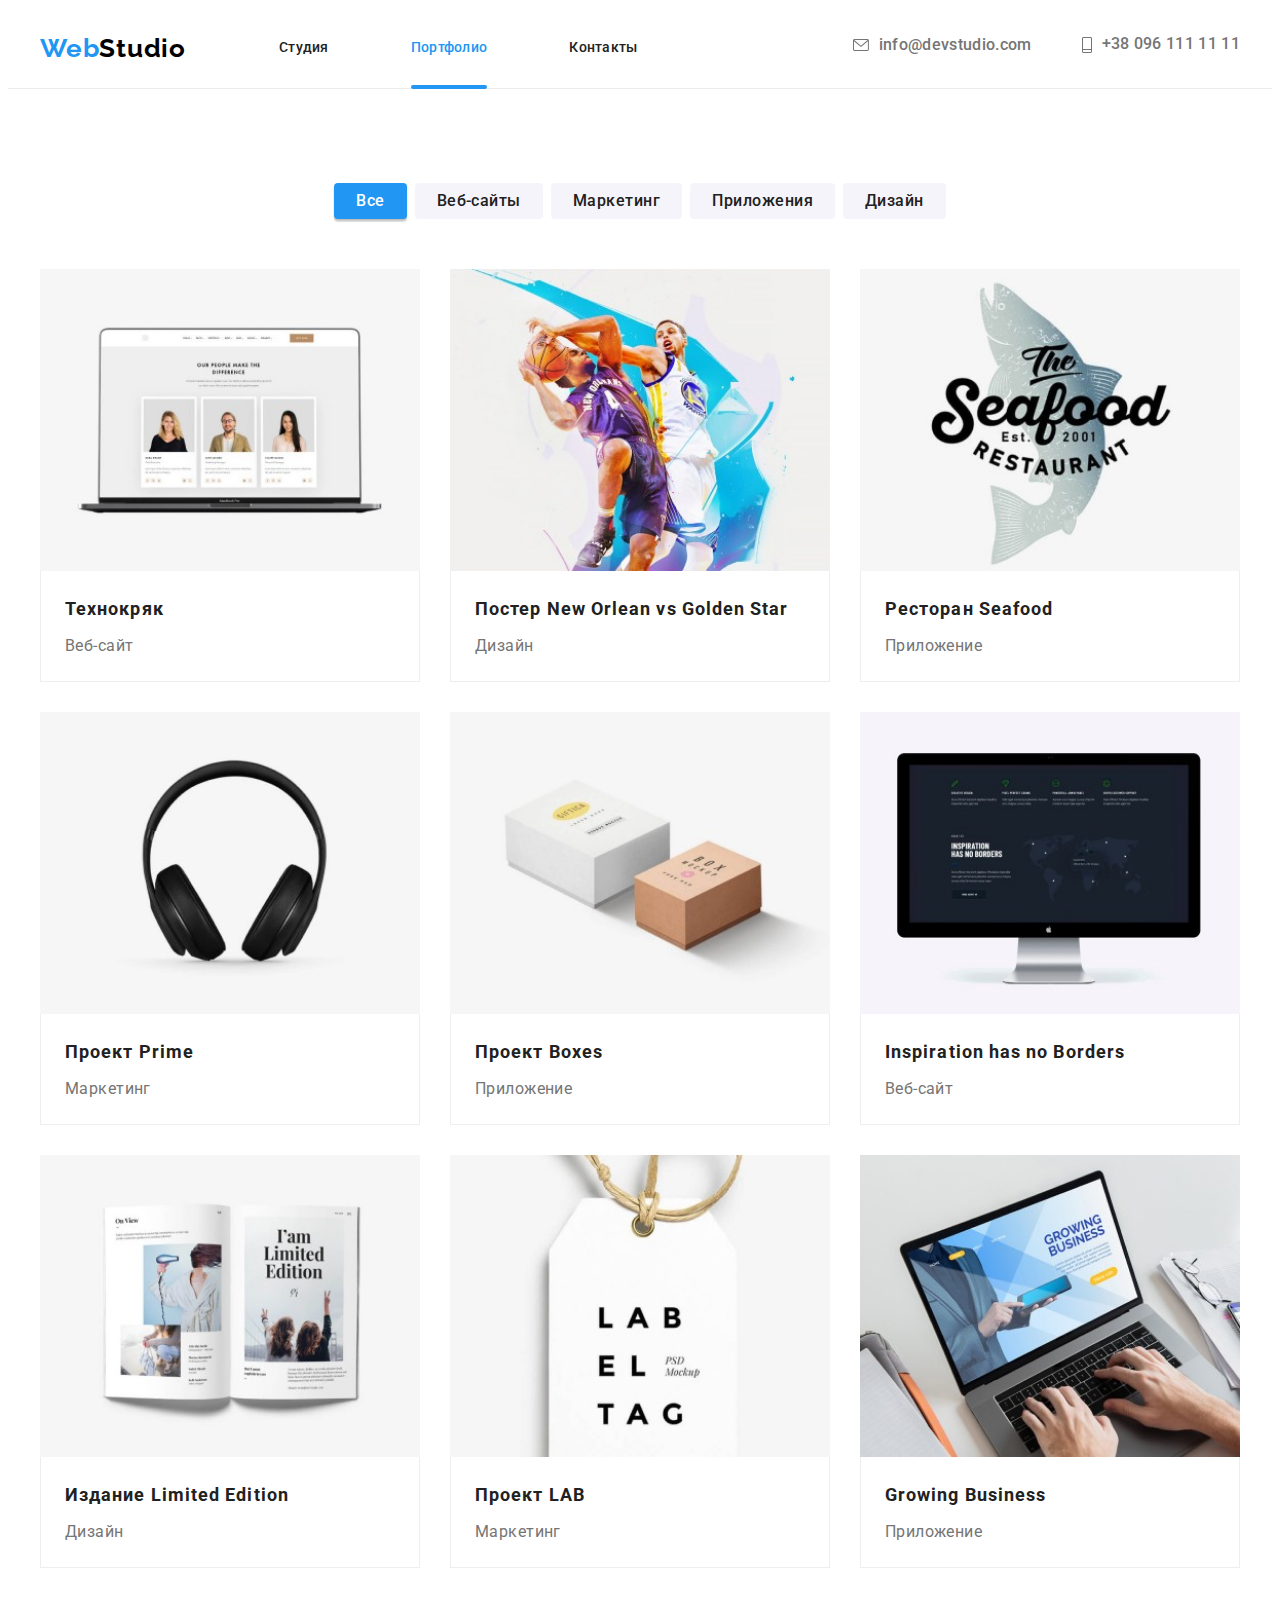
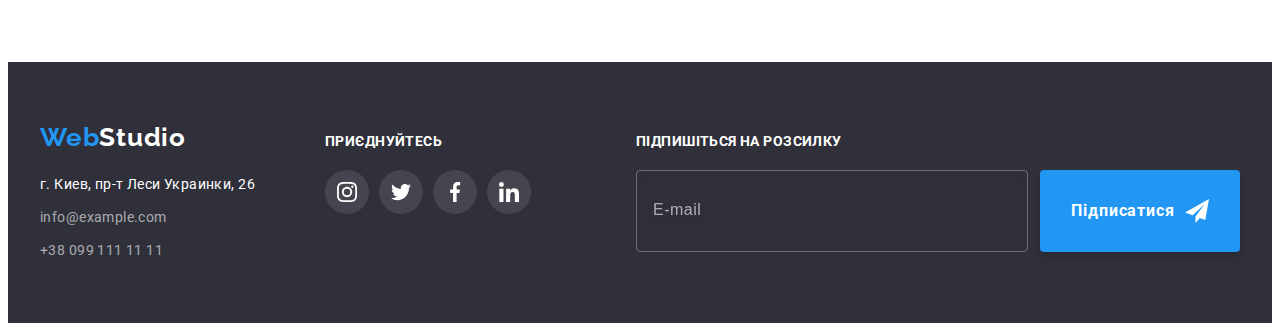
==== commit 922ff8f8: "add some fix" ====
--- a/portfolio.html
+++ b/portfolio.html
@@ -192,6 +192,7 @@
                         ./images/portfolio1/img-1_lg.jpg    1x,
                         ./images/portfolio1/img-1_lg@2x.jpg 2x
                       "
+                      type="image/jpeg"
                     />
                     <source
                       media="(min-width: 768px)"
@@ -199,6 +200,7 @@
                         ./images/portfolio1/img-1_md.jpg    1x,
                         ./images/portfolio1/img-1_md@2x.jpg 2x
                       "
+                      type="image/jpeg"
                     />
                     <source
                       media="(max-width: 767px)"
@@ -206,10 +208,13 @@
                         ./images/portfolio1/img-1_sm.jpg    1x,
                         ./images/portfolio1/img-1_sm@2x.jpg 2x
                       "
+                      type="image/jpeg"
                     />
                     <img
                       src="./images/portfolio1/img-1_sm.jpg"
                       alt="Картинка сайта Технокряк"
+                      width="450"
+                      height="294"
                     />
                   </picture>
 
@@ -243,6 +248,7 @@
                         ./images/portfolio1/img-2_lg.jpg    1x,
                         ./images/portfolio1/img-2_lg@2x.jpg 2x
                       "
+                      type="image/jpeg"
                     />
                     <source
                       media="(min-width: 768px)"
@@ -250,6 +256,7 @@
                         ./images/portfolio1/img-2_md.jpg    1x,
                         ./images/portfolio1/img-2_md@2x.jpg 2x
                       "
+                      type="image/jpeg"
                     />
                     <source
                       media="(max-width: 767px)"
@@ -257,10 +264,13 @@
                         ./images/portfolio1/img-2_sm.jpg    1x,
                         ./images/portfolio1/img-2_sm@2x.jpg 2x
                       "
+                      type="image/jpeg"
                     />
                     <img
                       src="./images/portfolio1/img-2_sm.jpg"
                       alt="Постер матча New Orlean vs Golden Star"
+                      width="450"
+                      height="294"
                     />
                   </picture>
 
@@ -296,6 +306,7 @@
                         ./images/portfolio1/img-3_lg.jpg    1x,
                         ./images/portfolio1/img-3_lg@2x.jpg 2x
                       "
+                      type="image/jpeg"
                     />
                     <source
                       media="(min-width: 768px)"
@@ -303,6 +314,7 @@
                         ./images/portfolio1/img-3_md.jpg    1x,
                         ./images/portfolio1/img-3_md@2x.jpg 2x
                       "
+                      type="image/jpeg"
                     />
                     <source
                       media="(max-width: 767px)"
@@ -310,10 +322,13 @@
                         ./images/portfolio1/img-3_sm.jpg    1x,
                         ./images/portfolio1/img-3_sm@2x.jpg 2x
                       "
+                      type="image/jpeg"
                     />
                     <img
                       src="./images/portfolio1/img-3_sm.jpg "
                       alt="Эмблема ресторана Seafood"
+                      width="450"
+                      height="294"
                     />
                   </picture>
 
@@ -347,6 +362,7 @@
                         ./images/portfolio1/img-4_lg.jpg    1x,
                         ./images/portfolio1/img-4_lg@2x.jpg 2x
                       "
+                      type="image/jpeg"
                     />
                     <source
                       media="(min-width: 768px)"
@@ -354,6 +370,7 @@
                         ./images/portfolio1/img-4_md.jpg    1x,
                         ./images/portfolio1/img-4_md@2x.jpg 2x
                       "
+                      type="image/jpeg"
                     />
                     <source
                       media="(max-width: 767px)"
@@ -361,10 +378,13 @@
                         ./images/portfolio1/img-4_sm.jpg    1x,
                         ./images/portfolio1/img-4_sm@2x.jpg 2x
                       "
+                      type="image/jpeg"
                     />
                     <img
                       src="./images/portfolio1/img-4_sm.jpg"
                       alt="наушники"
+                      width="450"
+                      height="294"
                     />
                   </picture>
 
@@ -398,6 +418,7 @@
                         ./images/portfolio1/img-5_lg.jpg    1x,
                         ./images/portfolio1/img-5_lg@2x.jpg 2x
                       "
+                      type="image/jpeg"
                     />
                     <source
                       media="(min-width: 768px)"
@@ -405,6 +426,7 @@
                         ./images/portfolio1/img-5_md.jpg    1x,
                         ./images/portfolio1/img-5_md@2x.jpg 2x
                       "
+                      type="image/jpeg"
                     />
                     <source
                       media="(max-width: 767px)"
@@ -412,10 +434,13 @@
                         ./images/portfolio1/img-5_sm.jpg    1x,
                         ./images/portfolio1/img-5_sm@2x.jpg 2x
                       "
+                      type="image/jpeg"
                     />
                     <img
                       src="./images/portfolio1/img-5_sm.jpg"
                       alt="две коробки"
+                      width="450"
+                      height="294"
                     />
                   </picture>
 
@@ -449,6 +474,7 @@
                         ./images/portfolio1/img-6_lg.jpg    1x,
                         ./images/portfolio1/img-6_lg@2x.jpg 2x
                       "
+                      type="image/jpeg"
                     />
                     <source
                       media="(min-width: 768px)"
@@ -456,6 +482,7 @@
                         ./images/portfolio1/img-6_md.jpg    1x,
                         ./images/portfolio1/img-6_md@2x.jpg 2x
                       "
+                      type="image/jpeg"
                     />
                     <source
                       media="(max-width: 767px)"
@@ -463,9 +490,12 @@
                         ./images/portfolio1/img-6_sm.jpg    1x,
                         ./images/portfolio1/img-6_sm@2x.jpg 2x
                       "
+                      type="image/jpeg"
                     />
                     <img
                       src="./images/portfolio1/img-6_sm.jpg"
+                      width="450"
+                      height="294"
                       alt="картинка сайта на мониторе"
                     />
                   </picture>
@@ -500,6 +530,7 @@
                         ./images/portfolio1/img-7_lg.jpg    1x,
                         ./images/portfolio1/img-7_lg@2x.jpg 2x
                       "
+                      type="image/jpeg"
                     />
                     <source
                       media="(min-width: 768px)"
@@ -507,6 +538,7 @@
                         ./images/portfolio1/img-7_md.jpg    1x,
                         ./images/portfolio1/img-7_md@2x.jpg 2x
                       "
+                      type="image/jpeg"
                     />
                     <source
                       media="(max-width: 767px)"
@@ -514,10 +546,13 @@
                         ./images/portfolio1/img-7_sm.jpg    1x,
                         ./images/portfolio1/img-7_sm@2x.jpg 2x
                       "
+                      type="image/jpeg"
                     />
                     <img
                       src="./images/portfolio1/img-7_sm.jpg"
                       alt="развернутая книга"
+                      width="450"
+                      height="294"
                     />
                   </picture>
 
@@ -551,6 +586,7 @@
                         ./images/portfolio1/img-8_lg.jpg    1x,
                         ./images/portfolio1/img-8_lg@2x.jpg 2x
                       "
+                      type="image/jpeg"
                     />
                     <source
                       media="(min-width: 768px)"
@@ -558,6 +594,7 @@
                         ./images/portfolio1/img-8_md.jpg    1x,
                         ./images/portfolio1/img-8_md@2x.jpg 2x
                       "
+                      type="image/jpeg"
                     />
                     <source
                       media="(max-width: 767px)"
@@ -565,10 +602,13 @@
                         ./images/portfolio1/img-8_sm.jpg    1x,
                         ./images/portfolio1/img-8_sm@2x.jpg 2x
                       "
+                      type="image/jpeg"
                     />
                     <img
                       src="./images/portfolio1/img-8_sm.jpg"
                       alt="бирка товара"
+                      width="450"
+                      height="294"
                     />
                   </picture>
 
@@ -602,6 +642,7 @@
                         ./images/portfolio1/img-9_lg.jpg    1x,
                         ./images/portfolio1/img-9_lg@2x.jpg 2x
                       "
+                      type="image/jpeg"
                     />
                     <source
                       media="(min-width: 768px)"
@@ -609,6 +650,7 @@
                         ./images/portfolio1/img-9_md.jpg    1x,
                         ./images/portfolio1/img-9_md@2x.jpg 2x
                       "
+                      type="image/jpeg"
                     />
                     <source
                       media="(max-width: 767px)"
@@ -616,10 +658,13 @@
                         ./images/portfolio1/img-9_sm.jpg    1x,
                         ./images/portfolio1/img-9_sm@2x.jpg 2x
                       "
+                      type="image/jpeg"
                     />
                     <img
                       src="./images/portfolio1/img-9_sm.jpg"
                       alt="открытое приложение на ноутбуке"
+                      width="450"
+                      height="294"
                     />
                   </picture>
 
--- a/css/main.min.css
+++ b/css/main.min.css
@@ -1 +1 @@
-:root{--main-font: "Roboto", sans-serif;--secondary-font: "Raleway", sans-serif;--grey-text-cl: #757575;--black-text-cl: #212121;--white-text-cl: #FFFFFF;--accent-cl: #2196F3;--items-cl: #AFB1B8;--white-bg-cl: #FFFFFF;--black-bg-cl: #2F303A;--grey-bg-cl: #F5F4FA;--card-ov-bg: rgba(33, 150, 243, 0.9);--border-cl: #ECECEC;--card-gap: 30px;--card-item: 1;--animation: 250ms cubic-bezier(0.4, 0, 0.2, 1);--hero-gradient: linear-gradient(to right, rgba(47, 48, 58, 0.4), rgba(47, 48, 58, 0.4))}.visually-hidden{position:absolute;width:1px;height:1px;margin:-1px;border:0;padding:0;white-space:nowrap;-webkit-clip-path:inset(100%);clip-path:inset(100%);clip:rect(0 0 0 0);overflow:hidden}body{font-family:var(--main-font);color:var(--grey-text-cl);font-size:14px;line-height:1.71;letter-spacing:.03em}body.modal-open{overflow:hidden}h1,h2,h3,h4,p{margin:0}ul,ol{margin:0;padding:0}img{display:block;max-width:100%;height:auto}.link{text-decoration:none;color:currentColor}.list{list-style:none}.card-set{display:-webkit-box;display:-ms-flexbox;display:flex;-ms-flex-wrap:wrap;flex-wrap:wrap;margin-left:calc(-1*var(--card-gap));margin-top:calc(-1*var(--card-gap))}.card-item{margin-left:var(--card-gap);margin-top:var(--card-gap);-ms-flex-preferred-size:calc(100%/var(--card-item) - var(--card-gap));flex-basis:calc(100%/var(--card-item) - var(--card-gap))}.container{padding-left:15px;padding-right:15px;margin-right:auto;margin-left:auto}@media screen and (min-width: 480px){.container{width:480px}}@media screen and (min-width: 768px){.container{width:768px}}@media screen and (min-width: 1200px){.container{width:1200px}}.section-title{font-weight:700;font-size:28px;line-height:1.17;letter-spacing:.03em;display:-webkit-box;display:-ms-flexbox;display:flex;-webkit-box-pack:center;-ms-flex-pack:center;justify-content:center;margin-bottom:30px}@media screen and (min-width: 1200px){.section-title{font-size:36px;margin-bottom:50px}}.title{color:var(--black-text-cl)}.overlay{max-width:1600px;margin-left:auto;margin-right:auto;background-image:var(--hero-gradient),url(../images/hero/hero-sm.jpg);background-repeat:no-repeat;background-size:cover;background-position:center}@media(min-device-pixel-ratio: 2),(-webkit-min-device-pixel-ratio: 2),(min-resolution: 192dpi),(min-resolution: 2dppx){.overlay{background-image:var(--hero-gradient),url(../images/hero/hero-sm@2x.jpg)}}@media(max-width: 767.98px){.overlay{background-image:var(--hero-gradient),url(../images/hero/hero-md.jpg);background-size:cover}}@media(max-width: 767.98px)and (min-device-pixel-ratio: 2),(max-width: 767.98px)and (-webkit-min-device-pixel-ratio: 2),(max-width: 767.98px)and (min-resolution: 192dpi),(max-width: 767.98px)and (min-resolution: 2dppx){.overlay{background-image:var(--hero-gradient),url(../images/hero/hero-md@2x.jpg)}}@media screen and (min-width: 768px){.overlay{background-image:var(--hero-gradient),url(../images/hero/hero-lg.jpg);background-size:cover}}@media screen and (min-width: 768px)and (min-device-pixel-ratio: 2),screen and (min-width: 768px)and (-webkit-min-device-pixel-ratio: 2),screen and (min-width: 768px)and (min-resolution: 192dpi),screen and (min-width: 768px)and (min-resolution: 2dppx){.overlay{background-image:var(--hero-gradient),url(../images/hero/hero-lg@2x.jpg)}}.logo{color:var(--accent-cl);font-family:var(--secondary-font);font-weight:700;line-height:1.17;font-size:24px;letter-spacing:.03em}@media screen and (min-width: 1200px){.logo{font-size:26px;line-height:1.19}}.logo__text--upper{color:#000}.logo__text--lower{color:var(--white-text-cl)}.btn{display:-webkit-box;display:-ms-flexbox;display:flex;-webkit-box-pack:center;-ms-flex-pack:center;justify-content:center;-webkit-box-align:center;-ms-flex-align:center;align-items:center;font-family:inherit;font-weight:700;font-size:16px;line-height:1.88;letter-spacing:.06em;color:var(--white-text-cl);-webkit-box-shadow:0px 4px 4px rgba(0,0,0,.15);box-shadow:0px 4px 4px rgba(0,0,0,.15);background-color:var(--accent-cl);cursor:pointer;text-align:center;border-radius:4px;padding:9px 32px;border:none;min-width:200px;-webkit-transition:background-color var(--animation);transition:background-color var(--animation)}.btn:hover,.btn:focus{background-color:#188ce8}.section{padding-top:60px;padding-bottom:60px}@media screen and (min-width: 1200px){.section{padding-top:94px;padding-bottom:94px}}.socials{display:-webkit-box;display:-ms-flexbox;display:flex;-webkit-box-pack:center;-ms-flex-pack:center;justify-content:center;gap:10px}.socials__link{display:-webkit-box;display:-ms-flexbox;display:flex;-webkit-box-align:center;-ms-flex-align:center;align-items:center;-webkit-box-pack:center;-ms-flex-pack:center;justify-content:center;width:44px;height:44px;border-radius:50%;fill:var(--items-cl);-webkit-transition:fill var(--animation),background-color var(--animation);transition:fill var(--animation),background-color var(--animation)}.socials__link:hover,.socials__link:focus{fill:var(--white-bg-cl);background-color:var(--accent-cl)}.backdrop{position:fixed;top:0;left:0;z-index:50;width:100%;height:100%;background-color:rgba(0,0,0,.2);opacity:1;-webkit-transition:opacity var(--animation),visibility var(--animation);transition:opacity var(--animation),visibility var(--animation)}@media(max-width: 767.98px){.backdrop{overflow-y:scroll;padding:93px 15px}}.backdrop--is-hidden{opacity:0;visibility:hidden;pointer-events:none}.modal{position:absolute;max-height:609px;top:50%;left:50%;padding:40px;-webkit-transform:translate(-50%, -50%) scale(1);transform:translate(-50%, -50%) scale(1);-webkit-transition:visibility var(--animation),-webkit-transform var(--animation);transition:visibility var(--animation),-webkit-transform var(--animation);transition:transform var(--animation),visibility var(--animation);transition:transform var(--animation),visibility var(--animation),-webkit-transform var(--animation);background-color:var(--white-bg-cl);-webkit-box-shadow:0px 1px 3px rgba(0,0,0,.12),0px 1px 1px rgba(0,0,0,.14),0px 2px 1px rgba(0,0,0,.2);box-shadow:0px 1px 3px rgba(0,0,0,.12),0px 1px 1px rgba(0,0,0,.14),0px 2px 1px rgba(0,0,0,.2);border-radius:4px}@media screen and (min-width: 480px){.modal{max-width:450px;width:100%}}@media screen and (min-width: 1200px){.modal{max-width:528px;max-height:581px}}.modal__btn{position:absolute;top:8px;right:8px;display:-webkit-box;display:-ms-flexbox;display:flex;-webkit-box-align:center;-ms-flex-align:center;align-items:center;-webkit-box-pack:center;-ms-flex-pack:center;justify-content:center;width:30px;height:30px;padding:0;cursor:pointer;border-radius:50%;border:1px solid rgba(0,0,0,.1);background-color:var(--white-bg-cl);-webkit-transition:fill var(--animation);transition:fill var(--animation)}.modal__btn:hover,.modal__btn:focus{fill:var(--accent-cl)}.backdrop--is-hidden .modal{-webkit-transform:translate(-50%, -50%) scale(0.3);transform:translate(-50%, -50%) scale(0.3)}@media(max-width: 1199.98px){.form{-webkit-box-align:center;-ms-flex-align:center;align-items:center}}.form__input{background-color:rgba(0,0,0,0);padding:15px 16px;width:100%;height:50px;color:var(--white-text-cl);border:1px solid rgba(255,255,255,.3);-webkit-filter:drop-shadow(0px 4px 4px rgba(0, 0, 0, 0.15));filter:drop-shadow(0px 4px 4px rgba(0, 0, 0, 0.15));border-radius:4px}@media screen and (min-width: 768px){.form__input{width:450px}}@media screen and (min-width: 1200px){.form__input{width:358px}}.form__input::-webkit-input-placeholder{font-size:16px;line-height:1.25;-webkit-box-align:center;align-items:center;letter-spacing:.03em;color:rgba(255,255,255,.6)}.form__input::-moz-placeholder{font-size:16px;line-height:1.25;align-items:center;letter-spacing:.03em;color:rgba(255,255,255,.6)}.form__input:-ms-input-placeholder{font-size:16px;line-height:1.25;-ms-flex-align:center;align-items:center;letter-spacing:.03em;color:rgba(255,255,255,.6)}.form__input::-ms-input-placeholder{font-size:16px;line-height:1.25;-ms-flex-align:center;align-items:center;letter-spacing:.03em;color:rgba(255,255,255,.6)}.form__input::placeholder{font-size:16px;line-height:1.25;-webkit-box-align:center;-ms-flex-align:center;align-items:center;letter-spacing:.03em;color:rgba(255,255,255,.6)}.register-form{text-align:center}.register-form__title{display:block;margin-bottom:12px;font-weight:700;font-size:20px;line-height:1.5;text-align:center;letter-spacing:.03em;color:var(--black-text-cl)}@media screen and (min-width: 1200px){.register-form__title{line-height:1.15}}.register-form__group{margin-bottom:20px}.register-form__wrap{display:-webkit-box;display:-ms-flexbox;display:flex;-webkit-box-orient:vertical;-webkit-box-direction:normal;-ms-flex-direction:column;flex-direction:column;margin-bottom:10px}.register-form__box{position:relative}.register-form__wrap:last-child{margin-bottom:20px}.register-form__input:focus,.register-form__input:hover{border-color:var(--accent-cl)}.register-form__Commentary:focus,.register-form__Commentary:hover{border-color:var(--accent-cl)}.register-form__input:focus+.register-form__icon,.register-form__input:hover+.register-form__icon{fill:var(--accent-cl)}.register-form__label{display:block;text-align:left;margin-bottom:4px;font-size:12px;line-height:1.1666666667;letter-spacing:.01em;color:var(--grey-text-cl)}.register-form__input{width:100%;height:40px;border:1px solid rgba(33,33,33,.2);border-radius:4px;padding:12px;padding-left:42px;outline:rgba(0,0,0,0);-webkit-transition:border-color var(--animation);transition:border-color var(--animation)}.register-form__icon{position:absolute;top:50%;-webkit-transform:translateY(-50%);transform:translateY(-50%);left:12px;-webkit-transition:fill var(--animation);transition:fill var(--animation)}.register-form__Commentary{width:100%;height:120px;border:1px solid rgba(33,33,33,.2);border-radius:4px;padding:12px 16px;outline:rgba(0,0,0,0);resize:none;-webkit-transition:border-color var(--animation);transition:border-color var(--animation)}.register-form textarea::-webkit-input-placeholder{font-weight:400;font-size:12px;line-height:1.1666666667;letter-spacing:.01em;color:rgba(117,117,117,.5)}.register-form textarea::-moz-placeholder{font-weight:400;font-size:12px;line-height:1.1666666667;letter-spacing:.01em;color:rgba(117,117,117,.5)}.register-form textarea:-ms-input-placeholder{font-weight:400;font-size:12px;line-height:1.1666666667;letter-spacing:.01em;color:rgba(117,117,117,.5)}.register-form textarea::-ms-input-placeholder{font-weight:400;font-size:12px;line-height:1.1666666667;letter-spacing:.01em;color:rgba(117,117,117,.5)}.register-form textarea::placeholder{font-weight:400;font-size:12px;line-height:1.1666666667;letter-spacing:.01em;color:rgba(117,117,117,.5)}.register-form__agreement{margin-bottom:30px}.register-form__btn{margin:0 auto}.agreement{display:-webkit-box;display:-ms-flexbox;display:flex;-webkit-box-align:center;-ms-flex-align:center;align-items:center;-webkit-box-pack:center;-ms-flex-pack:center;justify-content:center;gap:8px;cursor:pointer}.agreement__text{font-size:12px;line-height:1.1666666667;letter-spacing:.03em;-webkit-user-select:none;-moz-user-select:none;-ms-user-select:none;user-select:none;text-underline-position:under}@media screen and (min-width: 1200px){.agreement__text{font-size:14px;line-height:1.7142857143}}.agreement__link{color:var(--accent-cl)}.agreement__icon--uncheck{-webkit-transition:fill var(--animation);transition:fill var(--animation)}.agreement__icon--check{opacity:0;-webkit-transition:opacity var(--animation);transition:opacity var(--animation)}.agreement__checkbox:checked+.agreement__icon .agreement__icon--uncheck{opacity:0;-webkit-transition:opacity var(--animation);transition:opacity var(--animation)}.agreement__checkbox:focus+.agreement__icon .agreement__icon--uncheck,.agreement__checkbox:hover+.agreement__icon .agreement__icon--uncheck{fill:var(--accent-cl)}.agreement__checkbox:checked+.agreement__icon .agreement__icon--check{opacity:1}.radio-btn{font-family:inherit;font-weight:500;font-size:16px;line-height:1.62;letter-spacing:.03em;color:var(--black-text-cl);background-color:var(--grey-bg-cl);cursor:pointer;text-align:center;border-radius:4px;border:none;padding:5px 22px;-webkit-transition:color var(--animation),background-color var(--animation),-webkit-box-shadow var(--animation);transition:color var(--animation),background-color var(--animation),-webkit-box-shadow var(--animation);transition:color var(--animation),background-color var(--animation),box-shadow var(--animation);transition:color var(--animation),background-color var(--animation),box-shadow var(--animation),-webkit-box-shadow var(--animation)}.radio-btn:hover,.radio-btn:focus{color:var(--white-text-cl);background-color:var(--accent-cl);-webkit-box-shadow:0px 3px 1px rgba(0,0,0,.1),0px 1px 2px rgba(0,0,0,.08),0px 2px 2px rgba(0,0,0,.12);box-shadow:0px 3px 1px rgba(0,0,0,.1),0px 1px 2px rgba(0,0,0,.08),0px 2px 2px rgba(0,0,0,.12)}.radio-btn--current{color:var(--white-text-cl);background-color:var(--accent-cl);-webkit-box-shadow:0px 3px 1px rgba(0,0,0,.1),0px 1px 2px rgba(0,0,0,.08),0px 2px 2px rgba(0,0,0,.12);box-shadow:0px 3px 1px rgba(0,0,0,.1),0px 1px 2px rgba(0,0,0,.08),0px 2px 2px rgba(0,0,0,.12)}.portfolio__list{gap:8px;display:-webkit-box;display:-ms-flexbox;display:flex;-ms-flex-wrap:wrap;flex-wrap:wrap}@media screen and (min-width: 480px){.portfolio__list{-webkit-box-pack:left;-ms-flex-pack:left;justify-content:left}}@media screen and (min-width: 768px){.portfolio__list{-webkit-box-pack:center;-ms-flex-pack:center;justify-content:center;margin-bottom:50px}}.nav__list{display:-webkit-box;display:-ms-flexbox;display:flex;-webkit-box-orient:vertical;-webkit-box-direction:normal;-ms-flex-direction:column;flex-direction:column;gap:32px;-webkit-box-align:start;-ms-flex-align:start;align-items:flex-start;font-weight:500;font-size:40px;line-height:1.18;text-align:center;letter-spacing:.02em}@media screen and (min-width: 768px){.nav__list{-webkit-box-orient:horizontal;-webkit-box-direction:normal;-ms-flex-direction:row;flex-direction:row;font-size:14px;line-height:1.14;letter-spacing:.02em}}@media screen and (min-width: 1200px){.nav__item:not(:last-child){margin-right:50px}}.nav__link{display:block;color:var(--black-text-cl);-webkit-transition:color var(--animation);transition:color var(--animation)}@media screen and (min-width: 768px){.nav__link{padding-top:32px;padding-bottom:32px}}.nav__link:hover,.nav__link:focus{color:var(--accent-cl)}.nav__link--current-page{color:var(--accent-cl)}.nav__link--current-page::after{content:"";position:absolute;display:block;bottom:-1px;left:0;width:100%;height:4px;background-color:var(--accent-cl);border-radius:2px}@media(max-width: 767.98px){.nav__link--current-page::after{display:none}}.nav--margin-left{margin-left:0}@media screen and (min-width: 768px){.nav--margin-left{margin-left:88px}}@media screen and (min-width: 1200px){.nav--margin-left{margin-left:92px}}.mobile-menu{text-align:left;padding:48px 40px;background-color:var(--white-bg-cl);-webkit-box-shadow:0px 4px 8px rgba(0,0,0,.04),0px 2px 4px rgba(0,0,0,.08),0px 1px 3px rgba(0,0,0,.16);box-shadow:0px 4px 8px rgba(0,0,0,.04),0px 2px 4px rgba(0,0,0,.08),0px 1px 3px rgba(0,0,0,.16);z-index:30;-webkit-transition:-webkit-transform var(--animation);transition:-webkit-transform var(--animation);transition:transform var(--animation);transition:transform var(--animation), -webkit-transform var(--animation)}.mobile-menu.is-open{display:-webkit-box;display:-ms-flexbox;display:flex;-webkit-box-orient:vertical;-webkit-box-direction:normal;-ms-flex-direction:column;flex-direction:column;-webkit-box-align:start;-ms-flex-align:start;align-items:flex-start;-webkit-transform:translateX(0);transform:translateX(0);opacity:1}@media(max-width: 767.98px){.mobile-menu{display:none;position:fixed;top:0;left:0;width:100vw;height:100vh;-webkit-transform:translateX(100%);transform:translateX(100%);opacity:0}}@media screen and (min-width: 768px){.mobile-menu{display:-webkit-box;display:-ms-flexbox;display:flex;-webkit-box-align:center;-ms-flex-align:center;align-items:center;-webkit-box-pack:justify;-ms-flex-pack:justify;justify-content:space-between;-webkit-box-shadow:none;box-shadow:none;-webkit-box-flex:1;-ms-flex-positive:1;flex-grow:1;padding:0}}.menu-button{display:inline-block;position:absolute;top:10px;right:10px;margin:0;padding:0;border:none;background-color:rgba(0,0,0,0);-webkit-box-align:center;-ms-flex-align:center;align-items:center;margin-left:auto;z-index:40;min-width:40px;min-height:40px;cursor:pointer;-webkit-transition:color var(--animation);transition:color var(--animation)}.menu-button.is-open{position:fixed}.menu-button:hover,.menu-button:focus{color:var(--accent-cl)}@media screen and (min-width: 768px){.menu-button{display:none}}.menu-button__burger-icon{display:block;fill:currentColor}.menu-button.is-open .menu-button__burger-icon{display:none}.menu-button__close-mobile{display:none;fill:currentColor}.menu-button.is-open .menu-button__close-mobile{display:block}.mobile-social{display:none}@media(max-width: 767.98px){.mobile-social{display:-webkit-box;display:-ms-flexbox;display:flex;margin-top:64px}}.mobile-social__list{padding-left:10px;padding-right:10px;border-right:1px solid rgba(33,33,33,.2)}.mobile-social__list:last-child{border:0;padding-right:0}.mobile-social__list:first-child{padding-left:0}.mobile-social__link{font-weight:500;font-size:12px;line-height:1.22;letter-spacing:.02em;color:var(--accent-cl)}@media screen and (min-width: 480px){.mobile-social__link{font-size:18px}}.header{position:relative;border-bottom:1px solid var(--border-cl)}@media(max-width: 767.98px){.header__mobile{min-height:60px;display:-webkit-box;display:-ms-flexbox;display:flex;-webkit-box-align:center;-ms-flex-align:center;align-items:center;-webkit-box-pack:justify;-ms-flex-pack:justify;justify-content:space-between}}.header__contact-list{display:-webkit-box;display:-ms-flexbox;display:flex}@media(max-width: 767.98px){.header__contact-list{-webkit-box-orient:vertical;-webkit-box-direction:reverse;-ms-flex-direction:column-reverse;flex-direction:column-reverse;-webkit-box-align:start;-ms-flex-align:start;align-items:flex-start;gap:32px;margin-top:auto}}@media(min-width: 768px)and (max-width: 1199.98px){.header__contact-list{-webkit-box-orient:vertical;-webkit-box-direction:normal;-ms-flex-direction:column;flex-direction:column;gap:10px;font-weight:500;font-size:14px;line-height:1.14;letter-spacing:.02em;margin-left:auto}}@media(max-width: 767.98px){.header__item:first-child{margin-bottom:32px;font-size:34px;line-height:1.1764705882}}@media(min-width: 768px)and (max-width: 1199.98px){.header__item:first-child{margin-bottom:10px}}@media screen and (min-width: 1200px){.header__contact-item:last-child{margin-left:50px}}.header__contact-link{display:-webkit-inline-box;display:-ms-inline-flexbox;display:inline-flex;-webkit-box-align:center;-ms-flex-align:center;align-items:center;color:var(--grey-text-cl);font-weight:500;font-size:24px;line-height:1.16;letter-spacing:.02em;-webkit-transition:color var(--animation);transition:color var(--animation)}@media screen and (min-width: 768px){.header__contact-link{font-size:12px}}@media screen and (min-width: 1200px){.header__contact-link{font-size:16px}}.header__contact-link:hover,.header__contact-link:focus{color:var(--accent-cl)}.header__icon{display:none}@media screen and (min-width: 768px){.header__icon{display:block;margin-right:10px;fill:currentColor}}@media screen and (min-width: 768px){.header--flex{display:-webkit-box;display:-ms-flexbox;display:flex;-webkit-box-align:center;-ms-flex-align:center;align-items:center}}.hero{padding-top:118px;padding-bottom:118px;text-align:center;background-color:var(--grey-text-cl)}@media screen and (min-width: 1200px){.hero{padding-top:200px;padding-bottom:200px}}.hero__title{font-weight:900;font-size:26px;line-height:1.61;letter-spacing:.06em;text-transform:uppercase;color:var(--white-text-cl);max-width:360px;margin-right:auto;margin-left:auto;margin-bottom:30px}@media screen and (min-width: 1200px){.hero__title{font-size:44px;line-height:1.36;max-width:696px}}.hero__btn{margin:0 auto}.about__title{font-weight:700;font-size:14px;line-height:1.14;letter-spacing:.03em;text-transform:uppercase;margin-bottom:10px}@media(max-width: 767.98px){.about__title{text-align:center}}.about__thumb{display:-webkit-box;display:-ms-flexbox;display:flex;background-color:var(--grey-bg-cl);border-radius:4px;margin-bottom:30px;height:120px;-webkit-box-pack:center;-ms-flex-pack:center;justify-content:center;-webkit-box-align:center;-ms-flex-align:center;align-items:center}@media screen and (min-width: 768px){.about{--card-item: 2}}@media screen and (min-width: 1200px){.about{--card-item: 4}}.work{padding-top:0}@media(max-width: 1199.98px){.work{display:none}}.work__thumb{position:relative}.work__desc{position:absolute;bottom:0;left:0;background-color:rgba(47,48,58,.8);width:100%;padding-top:27px;padding-bottom:27px;display:-webkit-box;display:-ms-flexbox;display:flex;-webkit-box-pack:center;-ms-flex-pack:center;justify-content:center}.work__text-desc{font-weight:700;line-height:1.14;text-transform:uppercase;color:var(--white-text-cl)}.work__list{--card-item: 3}.team{background-color:var(--grey-bg-cl)}@media screen and (min-width: 768px){.team{--card-item: 2}}@media screen and (min-width: 1200px){.team{--card-item: 4}}.team__content{text-align:center;padding-top:30px;padding-bottom:24px;background:var(--white-bg-cl);-webkit-box-shadow:0px 1px 3px rgba(0,0,0,.12),0px 1px 1px rgba(0,0,0,.14),0px 2px 1px rgba(0,0,0,.2);box-shadow:0px 1px 3px rgba(0,0,0,.12),0px 1px 1px rgba(0,0,0,.14),0px 2px 1px rgba(0,0,0,.2);border-radius:0px 0px 4px 4px}@media screen and (min-width: 1200px){.team__content{margin-bottom:30px}}.team__title{font-size:16px;font-weight:500;line-height:1.19;letter-spacing:.03em;margin-bottom:10px}.team__text{font-size:16px;line-height:1.19;letter-spacing:.03em;margin-bottom:16px}.clients__list{display:-webkit-box;display:-ms-flexbox;display:flex;--card-item: 2}@media screen and (min-width: 768px){.clients__list{--card-item: 3}}@media screen and (min-width: 1200px){.clients__list{--card-item: 6}}.clients__link{display:-webkit-box;display:-ms-flexbox;display:flex;border:1px solid currentColor;border-radius:4px;height:92px;-webkit-box-align:center;-ms-flex-align:center;align-items:center;-webkit-box-pack:center;-ms-flex-pack:center;justify-content:center;color:var(--items-cl);-webkit-transition:color var(--animation);transition:color var(--animation)}.clients__icon{fill:currentColor}.clients__link:hover,.clients__link:focus{color:var(--accent-cl)}.footer{background-color:var(--black-bg-cl);padding-top:60px;padding-bottom:60px}@media(max-width: 1199.98px){.footer{text-align:center}}.footer__contacts{font-style:normal;color:rgba(255,255,255,.6)}.footer__container{display:-webkit-box;display:-ms-flexbox;display:flex;-webkit-box-orient:vertical;-webkit-box-direction:normal;-ms-flex-direction:column;flex-direction:column;gap:60px}@media screen and (min-width: 1200px){.footer__container{display:-webkit-box;display:-ms-flexbox;display:flex;gap:70px;-webkit-box-align:baseline;-ms-flex-align:baseline;align-items:baseline;-webkit-box-orient:horizontal;-webkit-box-direction:normal;-ms-flex-direction:row;flex-direction:row}}@media(max-width: 767.98px){.footer__wrap{display:-webkit-box;display:-ms-flexbox;display:flex;-webkit-box-orient:vertical;-webkit-box-direction:normal;-ms-flex-direction:column;flex-direction:column;gap:60px}}@media(min-width: 768px)and (max-width: 1199.98px){.footer__wrap{display:-webkit-box;display:-ms-flexbox;display:flex;-webkit-box-pack:center;-ms-flex-pack:center;justify-content:center;gap:165px}}@media screen and (min-width: 1200px){.footer__wrap{display:-webkit-box;display:-ms-flexbox;display:flex;-webkit-box-align:baseline;-ms-flex-align:baseline;align-items:baseline;gap:70px}}@media(max-width: 1199.98px){.footer__form-field{display:-webkit-box;display:-ms-flexbox;display:flex;-webkit-box-orient:vertical;-webkit-box-direction:normal;-ms-flex-direction:column;flex-direction:column;gap:20px;-webkit-box-align:center;-ms-flex-align:center;align-items:center}}@media screen and (min-width: 1200px){.footer__form-field{display:-webkit-box;display:-ms-flexbox;display:flex;gap:12px}}.footer__logo{display:inline-block;margin-bottom:20px}.footer__list{margin-bottom:9px}.footer__list:last-child{margin-bottom:0}.footer__link--transparent{-webkit-transition:color var(--animation);transition:color var(--animation)}.footer__link--transparent:hover,.footer__link--transparent:focus{color:var(--white-text-cl)}.footer__link{color:var(--white-text-cl)}@media screen and (min-width: 1200px){.footer__form{margin-left:auto}}.footer__text{display:-webkit-box;display:-ms-flexbox;display:flex;font-weight:700;font-size:14px;line-height:1.14;letter-spacing:.03em;text-transform:uppercase;margin-bottom:10px;color:var(--white-text-cl);margin-bottom:20px}@media(max-width: 1199.98px){.footer__text{-webkit-box-pack:center;-ms-flex-pack:center;justify-content:center}}.footer__socials{background-color:rgba(255,255,255,.1);fill:var(--white-text-cl)}.footer__btn{margin:0 auto;padding:10px 28px;gap:10px}.projects{--card-item: 1}@media screen and (min-width: 768px){.projects{--card-item: 2}}@media screen and (min-width: 1200px){.projects{--card-item: 3}}.projects__content{padding-top:20px;padding-left:24px;padding-bottom:20px;padding-right:24px;border-top:none;border-right:1px solid #eee;border-bottom:1px solid #eee;border-left:1px solid #eee}.projects__title{font-weight:700;font-size:18px;line-height:2;letter-spacing:.06em;color:var(--black-text-cl);margin-bottom:4px}.projects__desc{font-size:16px;line-height:1.88}.projects__link{display:block;-webkit-transition:-webkit-box-shadow var(--animation);transition:-webkit-box-shadow var(--animation);transition:box-shadow var(--animation);transition:box-shadow var(--animation), -webkit-box-shadow var(--animation)}.projects__link:hover,.projects__link:focus{-webkit-box-shadow:0px 1px 1px rgba(0,0,0,.12),0px 4px 4px rgba(0,0,0,.06),1px 4px 6px rgba(0,0,0,.16);box-shadow:0px 1px 1px rgba(0,0,0,.12),0px 4px 4px rgba(0,0,0,.06),1px 4px 6px rgba(0,0,0,.16)}.projects__link:hover .projects__overlay,.projects__link:focus .projects__overlay{-webkit-transform:translateY(0);transform:translateY(0)}.projects__card{position:relative;overflow:hidden}.projects__overlay{position:absolute;top:0;left:0;display:-webkit-box;display:-ms-flexbox;display:flex;-webkit-box-align:center;-ms-flex-align:center;align-items:center;-webkit-box-pack:center;-ms-flex-pack:center;justify-content:center;-webkit-transform:translateY(100%);transform:translateY(100%);width:100%;height:100%;background-color:var(--card-ov-bg);-webkit-transition:-webkit-transform var(--animation);transition:-webkit-transform var(--animation);transition:transform var(--animation);transition:transform var(--animation), -webkit-transform var(--animation)}.projects__text{font-size:18px;line-height:1.55;padding:63px 24px;color:var(--white-text-cl)}/*# sourceMappingURL=main.min.css.map */+:root{--main-font: "Roboto", sans-serif;--secondary-font: "Raleway", sans-serif;--grey-text-cl: #757575;--black-text-cl: #212121;--white-text-cl: #FFFFFF;--accent-cl: #2196F3;--items-cl: #AFB1B8;--white-bg-cl: #FFFFFF;--black-bg-cl: #2F303A;--grey-bg-cl: #F5F4FA;--card-ov-bg: rgba(33, 150, 243, 0.9);--border-cl: #ECECEC;--card-gap: 30px;--card-item: 1;--animation: 250ms cubic-bezier(0.4, 0, 0.2, 1);--hero-gradient: linear-gradient(to right, rgba(47, 48, 58, 0.4), rgba(47, 48, 58, 0.4))}.visually-hidden{position:absolute;width:1px;height:1px;margin:-1px;border:0;padding:0;white-space:nowrap;-webkit-clip-path:inset(100%);clip-path:inset(100%);clip:rect(0 0 0 0);overflow:hidden}body{font-family:var(--main-font);color:var(--grey-text-cl);font-size:14px;line-height:1.71;letter-spacing:.03em}body.modal-open{overflow:hidden}h1,h2,h3,h4,p{margin:0}ul,ol{margin:0;padding:0}img{display:block;max-width:100%;height:auto}.link{text-decoration:none;color:currentColor}.list{list-style:none}.card-set{display:-webkit-box;display:-ms-flexbox;display:flex;-ms-flex-wrap:wrap;flex-wrap:wrap;margin-left:calc(-1*var(--card-gap));margin-top:calc(-1*var(--card-gap))}.card-item{margin-left:var(--card-gap);margin-top:var(--card-gap);-ms-flex-preferred-size:calc(100%/var(--card-item) - var(--card-gap));flex-basis:calc(100%/var(--card-item) - var(--card-gap))}.container{padding-left:15px;padding-right:15px;margin-right:auto;margin-left:auto}@media screen and (min-width: 480px){.container{width:480px}}@media screen and (min-width: 768px){.container{width:768px}}@media screen and (min-width: 1200px){.container{width:1200px}}.section-title{text-align:center;font-weight:700;font-size:28px;line-height:1.17;letter-spacing:.03em;display:-webkit-box;display:-ms-flexbox;display:flex;-webkit-box-pack:center;-ms-flex-pack:center;justify-content:center;margin-bottom:30px}@media screen and (min-width: 1200px){.section-title{font-size:36px;margin-bottom:50px}}.title{color:var(--black-text-cl)}.overlay{max-width:1600px;margin-left:auto;margin-right:auto;background-image:var(--hero-gradient),url(../images/hero/hero-sm.jpg);background-repeat:no-repeat;background-size:cover;background-position:center}@media(min-device-pixel-ratio: 2),(-webkit-min-device-pixel-ratio: 2),(min-resolution: 192dpi),(min-resolution: 2dppx){.overlay{background-image:var(--hero-gradient),url(../images/hero/hero-sm@2x.jpg)}}@media(max-width: 767.98px){.overlay{background-image:var(--hero-gradient),url(../images/hero/hero-md.jpg);background-size:cover}}@media(max-width: 767.98px)and (min-device-pixel-ratio: 2),(max-width: 767.98px)and (-webkit-min-device-pixel-ratio: 2),(max-width: 767.98px)and (min-resolution: 192dpi),(max-width: 767.98px)and (min-resolution: 2dppx){.overlay{background-image:var(--hero-gradient),url(../images/hero/hero-md@2x.jpg)}}@media screen and (min-width: 768px){.overlay{background-image:var(--hero-gradient),url(../images/hero/hero-lg.jpg);background-size:cover}}@media screen and (min-width: 768px)and (min-device-pixel-ratio: 2),screen and (min-width: 768px)and (-webkit-min-device-pixel-ratio: 2),screen and (min-width: 768px)and (min-resolution: 192dpi),screen and (min-width: 768px)and (min-resolution: 2dppx){.overlay{background-image:var(--hero-gradient),url(../images/hero/hero-lg@2x.jpg)}}.logo{color:var(--accent-cl);font-family:var(--secondary-font);font-weight:700;line-height:1.17;font-size:24px;letter-spacing:.03em}@media screen and (min-width: 1200px){.logo{font-size:26px;line-height:1.19}}.logo__text--upper{color:#000}.logo__text--lower{color:var(--white-text-cl)}.btn{display:-webkit-box;display:-ms-flexbox;display:flex;-webkit-box-pack:center;-ms-flex-pack:center;justify-content:center;-webkit-box-align:center;-ms-flex-align:center;align-items:center;font-family:inherit;font-weight:700;font-size:16px;line-height:1.88;letter-spacing:.06em;color:var(--white-text-cl);-webkit-box-shadow:0px 4px 4px rgba(0,0,0,.15);box-shadow:0px 4px 4px rgba(0,0,0,.15);background-color:var(--accent-cl);cursor:pointer;text-align:center;border-radius:4px;padding:9px 32px;border:none;min-width:200px;-webkit-transition:background-color var(--animation);transition:background-color var(--animation)}.btn:hover,.btn:focus{background-color:#188ce8}.section{padding-top:60px;padding-bottom:60px}@media screen and (min-width: 1200px){.section{padding-top:94px;padding-bottom:94px}}.socials{display:-webkit-box;display:-ms-flexbox;display:flex;-webkit-box-pack:center;-ms-flex-pack:center;justify-content:center;gap:10px}.socials__link{display:-webkit-box;display:-ms-flexbox;display:flex;-webkit-box-align:center;-ms-flex-align:center;align-items:center;-webkit-box-pack:center;-ms-flex-pack:center;justify-content:center;width:44px;height:44px;border-radius:50%;fill:var(--items-cl);-webkit-transition:fill var(--animation),background-color var(--animation);transition:fill var(--animation),background-color var(--animation)}.socials__link:hover,.socials__link:focus{fill:var(--white-bg-cl);background-color:var(--accent-cl)}.backdrop{position:fixed;top:0;left:0;z-index:50;width:100%;height:100%;background-color:rgba(0,0,0,.2);opacity:1;-webkit-transition:opacity var(--animation),visibility var(--animation);transition:opacity var(--animation),visibility var(--animation)}@media(max-width: 767.98px){.backdrop{overflow-y:scroll}}.backdrop--is-hidden{opacity:0;visibility:hidden;pointer-events:none}.modal{position:absolute;max-height:609px;top:10%;left:50%;padding:40px;-webkit-transform:translate(-50%) scale(1);transform:translate(-50%) scale(1);-webkit-transition:visibility var(--animation),-webkit-transform var(--animation);transition:visibility var(--animation),-webkit-transform var(--animation);transition:transform var(--animation),visibility var(--animation);transition:transform var(--animation),visibility var(--animation),-webkit-transform var(--animation);background-color:var(--white-bg-cl);-webkit-box-shadow:0px 1px 3px rgba(0,0,0,.12),0px 1px 1px rgba(0,0,0,.14),0px 2px 1px rgba(0,0,0,.2);box-shadow:0px 1px 3px rgba(0,0,0,.12),0px 1px 1px rgba(0,0,0,.14),0px 2px 1px rgba(0,0,0,.2);border-radius:4px}@media screen and (min-width: 480px){.modal{max-width:450px;width:100%}}@media screen and (min-width: 768px){.modal{top:50%;-webkit-transform:translate(-50%, -50%) scale(1);transform:translate(-50%, -50%) scale(1)}}@media screen and (min-width: 1200px){.modal{max-width:528px;max-height:581px}}.modal__btn{position:absolute;top:8px;right:8px;display:-webkit-box;display:-ms-flexbox;display:flex;-webkit-box-align:center;-ms-flex-align:center;align-items:center;-webkit-box-pack:center;-ms-flex-pack:center;justify-content:center;width:30px;height:30px;padding:0;cursor:pointer;border-radius:50%;border:1px solid rgba(0,0,0,.1);background-color:var(--white-bg-cl);-webkit-transition:fill var(--animation);transition:fill var(--animation)}.modal__btn:hover,.modal__btn:focus{fill:var(--accent-cl)}.backdrop--is-hidden .modal{-webkit-transform:translate(-50%, -50%) scale(0.3);transform:translate(-50%, -50%) scale(0.3)}@media(max-width: 1199.98px){.form{-webkit-box-align:center;-ms-flex-align:center;align-items:center}}.form__input{background-color:rgba(0,0,0,0);padding:15px 16px;width:100%;height:50px;color:var(--white-text-cl);border:1px solid rgba(255,255,255,.3);-webkit-filter:drop-shadow(0px 4px 4px rgba(0, 0, 0, 0.15));filter:drop-shadow(0px 4px 4px rgba(0, 0, 0, 0.15));border-radius:4px}@media screen and (min-width: 768px){.form__input{width:450px}}@media screen and (min-width: 1200px){.form__input{width:358px}}.form__input::-webkit-input-placeholder{font-size:16px;line-height:1.25;-webkit-box-align:center;align-items:center;letter-spacing:.03em;color:rgba(255,255,255,.6)}.form__input::-moz-placeholder{font-size:16px;line-height:1.25;align-items:center;letter-spacing:.03em;color:rgba(255,255,255,.6)}.form__input:-ms-input-placeholder{font-size:16px;line-height:1.25;-ms-flex-align:center;align-items:center;letter-spacing:.03em;color:rgba(255,255,255,.6)}.form__input::-ms-input-placeholder{font-size:16px;line-height:1.25;-ms-flex-align:center;align-items:center;letter-spacing:.03em;color:rgba(255,255,255,.6)}.form__input::placeholder{font-size:16px;line-height:1.25;-webkit-box-align:center;-ms-flex-align:center;align-items:center;letter-spacing:.03em;color:rgba(255,255,255,.6)}.register-form{text-align:center}.register-form__title{display:block;margin-bottom:12px;font-weight:700;font-size:20px;line-height:1.5;text-align:center;letter-spacing:.03em;color:var(--black-text-cl)}@media screen and (min-width: 1200px){.register-form__title{line-height:1.15}}.register-form__group{margin-bottom:20px}.register-form__wrap{display:-webkit-box;display:-ms-flexbox;display:flex;-webkit-box-orient:vertical;-webkit-box-direction:normal;-ms-flex-direction:column;flex-direction:column;margin-bottom:10px}.register-form__box{position:relative}.register-form__wrap:last-child{margin-bottom:20px}.register-form__input:focus,.register-form__input:hover{border-color:var(--accent-cl)}.register-form__Commentary:focus,.register-form__Commentary:hover{border-color:var(--accent-cl)}.register-form__input:focus+.register-form__icon,.register-form__input:hover+.register-form__icon{fill:var(--accent-cl)}.register-form__label{display:block;text-align:left;margin-bottom:4px;font-size:12px;line-height:1.1666666667;letter-spacing:.01em;color:var(--grey-text-cl)}.register-form__input{width:100%;height:40px;border:1px solid rgba(33,33,33,.2);border-radius:4px;padding:12px;padding-left:42px;outline:rgba(0,0,0,0);-webkit-transition:border-color var(--animation);transition:border-color var(--animation)}.register-form__icon{position:absolute;top:50%;-webkit-transform:translateY(-50%);transform:translateY(-50%);left:12px;-webkit-transition:fill var(--animation);transition:fill var(--animation)}.register-form__Commentary{width:100%;height:120px;border:1px solid rgba(33,33,33,.2);border-radius:4px;padding:12px 16px;outline:rgba(0,0,0,0);resize:none;-webkit-transition:border-color var(--animation);transition:border-color var(--animation)}.register-form textarea::-webkit-input-placeholder{font-weight:400;font-size:12px;line-height:1.1666666667;letter-spacing:.01em;color:rgba(117,117,117,.5)}.register-form textarea::-moz-placeholder{font-weight:400;font-size:12px;line-height:1.1666666667;letter-spacing:.01em;color:rgba(117,117,117,.5)}.register-form textarea:-ms-input-placeholder{font-weight:400;font-size:12px;line-height:1.1666666667;letter-spacing:.01em;color:rgba(117,117,117,.5)}.register-form textarea::-ms-input-placeholder{font-weight:400;font-size:12px;line-height:1.1666666667;letter-spacing:.01em;color:rgba(117,117,117,.5)}.register-form textarea::placeholder{font-weight:400;font-size:12px;line-height:1.1666666667;letter-spacing:.01em;color:rgba(117,117,117,.5)}.register-form__agreement{margin-bottom:30px}.register-form__btn{margin:0 auto}.agreement{display:-webkit-box;display:-ms-flexbox;display:flex;-webkit-box-align:center;-ms-flex-align:center;align-items:center;-webkit-box-pack:center;-ms-flex-pack:center;justify-content:center;gap:8px;cursor:pointer}.agreement__text{font-size:12px;line-height:1.1666666667;letter-spacing:.03em;-webkit-user-select:none;-moz-user-select:none;-ms-user-select:none;user-select:none;text-underline-position:under}@media screen and (min-width: 1200px){.agreement__text{font-size:14px;line-height:1.7142857143}}.agreement__icon{-ms-flex-negative:0;flex-shrink:0}.agreement__link{color:var(--accent-cl)}.agreement__icon--uncheck{-webkit-transition:fill var(--animation);transition:fill var(--animation)}.agreement__icon--check{opacity:0;-webkit-transition:opacity var(--animation);transition:opacity var(--animation)}.agreement__checkbox:checked+.agreement__icon .agreement__icon--uncheck{opacity:0;-webkit-transition:opacity var(--animation);transition:opacity var(--animation)}.agreement__checkbox:focus+.agreement__icon .agreement__icon--uncheck,.agreement__checkbox:hover+.agreement__icon .agreement__icon--uncheck{fill:var(--accent-cl)}.agreement__checkbox:checked+.agreement__icon .agreement__icon--check{opacity:1}.radio-btn{font-family:inherit;font-weight:500;font-size:16px;line-height:1.62;letter-spacing:.03em;color:var(--black-text-cl);background-color:var(--grey-bg-cl);cursor:pointer;text-align:center;border-radius:4px;border:none;padding:5px 22px;-webkit-transition:color var(--animation),background-color var(--animation),-webkit-box-shadow var(--animation);transition:color var(--animation),background-color var(--animation),-webkit-box-shadow var(--animation);transition:color var(--animation),background-color var(--animation),box-shadow var(--animation);transition:color var(--animation),background-color var(--animation),box-shadow var(--animation),-webkit-box-shadow var(--animation)}.radio-btn:hover,.radio-btn:focus{color:var(--white-text-cl);background-color:var(--accent-cl);-webkit-box-shadow:0px 3px 1px rgba(0,0,0,.1),0px 1px 2px rgba(0,0,0,.08),0px 2px 2px rgba(0,0,0,.12);box-shadow:0px 3px 1px rgba(0,0,0,.1),0px 1px 2px rgba(0,0,0,.08),0px 2px 2px rgba(0,0,0,.12)}.radio-btn--current{color:var(--white-text-cl);background-color:var(--accent-cl);-webkit-box-shadow:0px 3px 1px rgba(0,0,0,.1),0px 1px 2px rgba(0,0,0,.08),0px 2px 2px rgba(0,0,0,.12);box-shadow:0px 3px 1px rgba(0,0,0,.1),0px 1px 2px rgba(0,0,0,.08),0px 2px 2px rgba(0,0,0,.12)}.portfolio__list{gap:15px 8px;margin-bottom:40px;display:-webkit-box;display:-ms-flexbox;display:flex;-ms-flex-wrap:wrap;flex-wrap:wrap}@media screen and (min-width: 480px){.portfolio__list{-webkit-box-pack:left;-ms-flex-pack:left;justify-content:left}}@media screen and (min-width: 768px){.portfolio__list{-webkit-box-pack:center;-ms-flex-pack:center;justify-content:center;margin-bottom:30px}}@media screen and (min-width: 1200px){.portfolio__list{margin-bottom:50px}}.nav__list{display:-webkit-box;display:-ms-flexbox;display:flex;-webkit-box-orient:vertical;-webkit-box-direction:normal;-ms-flex-direction:column;flex-direction:column;gap:32px;-webkit-box-align:start;-ms-flex-align:start;align-items:flex-start;font-weight:500;font-size:40px;line-height:1.18;text-align:center;letter-spacing:.02em}@media screen and (min-width: 768px){.nav__list{-webkit-box-orient:horizontal;-webkit-box-direction:normal;-ms-flex-direction:row;flex-direction:row;font-size:14px;line-height:1.14;letter-spacing:.02em}}@media screen and (min-width: 1200px){.nav__item:not(:last-child){margin-right:50px}}.nav__link{display:block;color:var(--black-text-cl);-webkit-transition:color var(--animation);transition:color var(--animation)}@media screen and (min-width: 768px){.nav__link{padding-top:32px;padding-bottom:32px}}.nav__link:hover,.nav__link:focus{color:var(--accent-cl)}.nav__link--current-page{color:var(--accent-cl);position:relative}.nav__link--current-page::after{content:"";position:absolute;display:block;bottom:-1px;left:0;width:100%;height:4px;background-color:var(--accent-cl);border-radius:2px}@media(max-width: 767.98px){.nav__link--current-page::after{display:none}}.nav--margin-left{margin-left:0}.mobile-menu{text-align:left;padding:48px 40px;background-color:var(--white-bg-cl);-webkit-box-shadow:0px 4px 8px rgba(0,0,0,.04),0px 2px 4px rgba(0,0,0,.08),0px 1px 3px rgba(0,0,0,.16);box-shadow:0px 4px 8px rgba(0,0,0,.04),0px 2px 4px rgba(0,0,0,.08),0px 1px 3px rgba(0,0,0,.16);z-index:30;-webkit-transition:-webkit-transform var(--animation);transition:-webkit-transform var(--animation);transition:transform var(--animation);transition:transform var(--animation), -webkit-transform var(--animation)}.mobile-menu.is-open{display:-webkit-box;display:-ms-flexbox;display:flex;-webkit-box-orient:vertical;-webkit-box-direction:normal;-ms-flex-direction:column;flex-direction:column;-webkit-box-align:start;-ms-flex-align:start;align-items:flex-start;-webkit-transform:translateX(0);transform:translateX(0);opacity:1;overflow:auto;gap:64px}@media(max-width: 767.98px){.mobile-menu{display:none;position:fixed;top:0;left:0;width:100vw;height:100vh;-webkit-transform:translateX(100%);transform:translateX(100%);opacity:0}}@media screen and (min-width: 768px){.mobile-menu{display:-webkit-box;display:-ms-flexbox;display:flex;-webkit-box-align:center;-ms-flex-align:center;align-items:center;-webkit-box-pack:justify;-ms-flex-pack:justify;justify-content:space-between;-webkit-box-shadow:none;box-shadow:none;-webkit-box-flex:1;-ms-flex-positive:1;flex-grow:1;padding:0}}.menu-button{display:inline-block;position:absolute;top:10px;right:10px;margin:0;padding:0;border:none;background-color:rgba(0,0,0,0);-webkit-box-align:center;-ms-flex-align:center;align-items:center;margin-left:auto;z-index:40;min-width:40px;min-height:40px;cursor:pointer;-webkit-transition:color var(--animation);transition:color var(--animation)}.menu-button.is-open{position:fixed}.menu-button:hover,.menu-button:focus{color:var(--accent-cl)}@media screen and (min-width: 768px){.menu-button{display:none}}.menu-button__burger-icon{display:block;fill:currentColor}.menu-button.is-open .menu-button__burger-icon{display:none}.menu-button__close-mobile{display:none;fill:currentColor}.menu-button.is-open .menu-button__close-mobile{display:block}.mobile-social{display:none}@media(max-width: 767.98px){.mobile-social{display:-webkit-box;display:-ms-flexbox;display:flex}}.mobile-social__list{padding-left:10px;padding-right:10px;border-right:1px solid rgba(33,33,33,.2)}.mobile-social__list:last-child{border:0;padding-right:0}.mobile-social__list:first-child{padding-left:0}.mobile-social__link{font-weight:500;font-size:12px;line-height:1.22;letter-spacing:.02em;color:var(--accent-cl)}@media screen and (min-width: 480px){.mobile-social__link{font-size:18px}}.header{position:relative;border-bottom:1px solid var(--border-cl)}@media(max-width: 767.98px){.header__mobile{min-height:60px;display:-webkit-box;display:-ms-flexbox;display:flex;-webkit-box-align:center;-ms-flex-align:center;align-items:center;-webkit-box-pack:justify;-ms-flex-pack:justify;justify-content:space-between}}.header__contact-list{display:-webkit-box;display:-ms-flexbox;display:flex}@media(max-width: 767.98px){.header__contact-list{-webkit-box-orient:vertical;-webkit-box-direction:reverse;-ms-flex-direction:column-reverse;flex-direction:column-reverse;-webkit-box-align:start;-ms-flex-align:start;align-items:flex-start;gap:32px;margin-top:auto}}@media(min-width: 768px)and (max-width: 1199.98px){.header__contact-list{-webkit-box-orient:vertical;-webkit-box-direction:normal;-ms-flex-direction:column;flex-direction:column;gap:10px;font-weight:500;font-size:12px;line-height:1.16;letter-spacing:.02em;margin-left:auto}}@media(max-width: 767.98px){.header__item:first-child{margin-bottom:32px;font-size:34px;line-height:1.1764705882}}@media(min-width: 768px)and (max-width: 1199.98px){.header__item:first-child{margin-bottom:10px}}@media screen and (min-width: 1200px){.header__contact-item:last-child{margin-left:50px}}.header__contact-link{display:-webkit-inline-box;display:-ms-inline-flexbox;display:inline-flex;-webkit-box-align:center;-ms-flex-align:center;align-items:center;color:var(--grey-text-cl);font-weight:500;font-size:24px;line-height:1.16;letter-spacing:.02em;-webkit-transition:color var(--animation);transition:color var(--animation)}@media screen and (min-width: 768px){.header__contact-link{font-size:12px}}@media screen and (min-width: 1200px){.header__contact-link{font-size:16px}}.header__logo{margin-right:93px}.header__contact-link:hover,.header__contact-link:focus{color:var(--accent-cl)}.header__icon{display:none}@media screen and (min-width: 768px){.header__icon{display:block;margin-right:10px;fill:currentColor}}@media screen and (min-width: 768px){.header--flex{display:-webkit-box;display:-ms-flexbox;display:flex;-webkit-box-align:center;-ms-flex-align:center;align-items:center}}.hero{padding-top:118px;padding-bottom:118px;text-align:center;background-color:var(--grey-text-cl)}@media screen and (min-width: 1200px){.hero{padding-top:200px;padding-bottom:200px}}.hero__title{font-weight:900;font-size:26px;line-height:1.61;letter-spacing:.06em;text-transform:uppercase;color:var(--white-text-cl);max-width:360px;margin-right:auto;margin-left:auto;margin-bottom:30px}@media screen and (min-width: 1200px){.hero__title{font-size:44px;line-height:1.36;max-width:696px}}.hero__btn{margin:0 auto}.about__title{font-weight:700;font-size:14px;line-height:1.14;letter-spacing:.03em;text-transform:uppercase;margin-bottom:10px}@media(max-width: 767.98px){.about__title{text-align:center}}.about__thumb{display:-webkit-box;display:-ms-flexbox;display:flex;background-color:var(--grey-bg-cl);border-radius:4px;margin-bottom:30px;height:120px;-webkit-box-pack:center;-ms-flex-pack:center;justify-content:center;-webkit-box-align:center;-ms-flex-align:center;align-items:center}@media screen and (min-width: 768px){.about{--card-item: 2}}@media screen and (min-width: 1200px){.about{--card-item: 4}}.work{padding-top:0}@media(max-width: 1199.98px){.work{display:none}}.work__thumb{position:relative}.work__desc{position:absolute;bottom:0;left:0;background-color:rgba(47,48,58,.8);width:100%;padding-top:27px;padding-bottom:27px;display:-webkit-box;display:-ms-flexbox;display:flex;-webkit-box-pack:center;-ms-flex-pack:center;justify-content:center}.work__text-desc{font-weight:700;line-height:1.14;text-transform:uppercase;color:var(--white-text-cl)}.work__list{--card-item: 3}.team{background-color:var(--grey-bg-cl)}@media screen and (min-width: 768px){.team{--card-item: 2}}@media screen and (min-width: 1200px){.team{--card-item: 4}}.team__content{text-align:center;padding-top:30px;padding-bottom:24px;background:var(--white-bg-cl);-webkit-box-shadow:0px 1px 3px rgba(0,0,0,.12),0px 1px 1px rgba(0,0,0,.14),0px 2px 1px rgba(0,0,0,.2);box-shadow:0px 1px 3px rgba(0,0,0,.12),0px 1px 1px rgba(0,0,0,.14),0px 2px 1px rgba(0,0,0,.2);border-radius:0px 0px 4px 4px}@media screen and (min-width: 1200px){.team__content{margin-bottom:30px}}.team__title{font-size:16px;font-weight:500;line-height:1.19;letter-spacing:.03em;margin-bottom:10px}.team__text{font-size:16px;line-height:1.19;letter-spacing:.03em;margin-bottom:16px}.clients__list{display:-webkit-box;display:-ms-flexbox;display:flex;--card-item: 2}@media screen and (min-width: 768px){.clients__list{--card-item: 3}}@media screen and (min-width: 1200px){.clients__list{--card-item: 6}}.clients__link{display:-webkit-box;display:-ms-flexbox;display:flex;border:1px solid currentColor;border-radius:4px;height:92px;-webkit-box-align:center;-ms-flex-align:center;align-items:center;-webkit-box-pack:center;-ms-flex-pack:center;justify-content:center;color:var(--items-cl);-webkit-transition:color var(--animation);transition:color var(--animation)}.clients__icon{fill:currentColor}.clients__link:hover,.clients__link:focus{color:var(--accent-cl)}.footer{background-color:var(--black-bg-cl);padding-top:60px;padding-bottom:60px}@media(max-width: 1199.98px){.footer{text-align:center}}.footer__contacts{font-style:normal;color:rgba(255,255,255,.6)}.footer__container{display:-webkit-box;display:-ms-flexbox;display:flex;-webkit-box-orient:vertical;-webkit-box-direction:normal;-ms-flex-direction:column;flex-direction:column;gap:60px}@media screen and (min-width: 1200px){.footer__container{display:-webkit-box;display:-ms-flexbox;display:flex;gap:70px;-webkit-box-align:baseline;-ms-flex-align:baseline;align-items:baseline;-webkit-box-orient:horizontal;-webkit-box-direction:normal;-ms-flex-direction:row;flex-direction:row}}@media(max-width: 767.98px){.footer__wrap{display:-webkit-box;display:-ms-flexbox;display:flex;-webkit-box-orient:vertical;-webkit-box-direction:normal;-ms-flex-direction:column;flex-direction:column;gap:60px}}@media(min-width: 768px)and (max-width: 1199.98px){.footer__wrap{display:-webkit-box;display:-ms-flexbox;display:flex;-webkit-box-pack:center;-ms-flex-pack:center;justify-content:center;gap:165px}}@media screen and (min-width: 1200px){.footer__wrap{display:-webkit-box;display:-ms-flexbox;display:flex;-webkit-box-align:baseline;-ms-flex-align:baseline;align-items:baseline;gap:70px}}@media(max-width: 1199.98px){.footer__form-field{display:-webkit-box;display:-ms-flexbox;display:flex;-webkit-box-orient:vertical;-webkit-box-direction:normal;-ms-flex-direction:column;flex-direction:column;gap:20px;-webkit-box-align:center;-ms-flex-align:center;align-items:center}}@media screen and (min-width: 1200px){.footer__form-field{display:-webkit-box;display:-ms-flexbox;display:flex;gap:12px}}.footer__logo{display:inline-block;margin-bottom:20px}.footer__list{margin-bottom:9px}.footer__list:last-child{margin-bottom:0}.footer__link--transparent{-webkit-transition:color var(--animation);transition:color var(--animation)}.footer__link--transparent:hover,.footer__link--transparent:focus{color:var(--white-text-cl)}.footer__link{color:var(--white-text-cl)}@media screen and (min-width: 1200px){.footer__form{margin-left:auto}}.footer__text{display:-webkit-box;display:-ms-flexbox;display:flex;font-weight:700;font-size:14px;line-height:1.14;letter-spacing:.03em;text-transform:uppercase;margin-bottom:10px;color:var(--white-text-cl);margin-bottom:20px}@media(max-width: 1199.98px){.footer__text{-webkit-box-pack:center;-ms-flex-pack:center;justify-content:center}}.footer__socials{background-color:rgba(255,255,255,.1);fill:var(--white-text-cl)}.footer__btn{margin:0 auto;padding:10px 28px;gap:10px}.projects{--card-item: 1}@media screen and (min-width: 768px){.projects{--card-item: 2}}@media screen and (min-width: 1200px){.projects{--card-item: 3}}.projects__content{-webkit-box-flex:1;-ms-flex-positive:1;flex-grow:1;padding-top:20px;padding-left:24px;padding-bottom:20px;padding-right:24px;border-top:none;border-right:1px solid #eee;border-bottom:1px solid #eee;border-left:1px solid #eee}.projects__title{font-weight:700;font-size:18px;line-height:2;letter-spacing:.06em;color:var(--black-text-cl);margin-bottom:4px}.projects__desc{font-size:16px;line-height:1.88}.projects__link{display:-webkit-box;display:-ms-flexbox;display:flex;-webkit-box-orient:vertical;-webkit-box-direction:normal;-ms-flex-direction:column;flex-direction:column;height:100%;-webkit-transition:-webkit-box-shadow var(--animation);transition:-webkit-box-shadow var(--animation);transition:box-shadow var(--animation);transition:box-shadow var(--animation), -webkit-box-shadow var(--animation)}.projects__link:hover,.projects__link:focus{-webkit-box-shadow:0px 1px 1px rgba(0,0,0,.12),0px 4px 4px rgba(0,0,0,.06),1px 4px 6px rgba(0,0,0,.16);box-shadow:0px 1px 1px rgba(0,0,0,.12),0px 4px 4px rgba(0,0,0,.06),1px 4px 6px rgba(0,0,0,.16)}.projects__link:hover .projects__overlay,.projects__link:focus .projects__overlay{-webkit-transform:translateY(0);transform:translateY(0)}.projects__card{position:relative;overflow:hidden}.projects__overlay{position:absolute;top:0;left:0;display:-webkit-box;display:-ms-flexbox;display:flex;-webkit-box-align:center;-ms-flex-align:center;align-items:center;-webkit-box-pack:center;-ms-flex-pack:center;justify-content:center;-webkit-transform:translateY(100%);transform:translateY(100%);width:100%;height:100%;background-color:var(--card-ov-bg);-webkit-transition:-webkit-transform var(--animation);transition:-webkit-transform var(--animation);transition:transform var(--animation);transition:transform var(--animation), -webkit-transform var(--animation)}.projects__text{font-size:18px;line-height:1.55;padding:63px 24px;color:var(--white-text-cl);height:100%;overflow:auto}/*# sourceMappingURL=main.min.css.map */